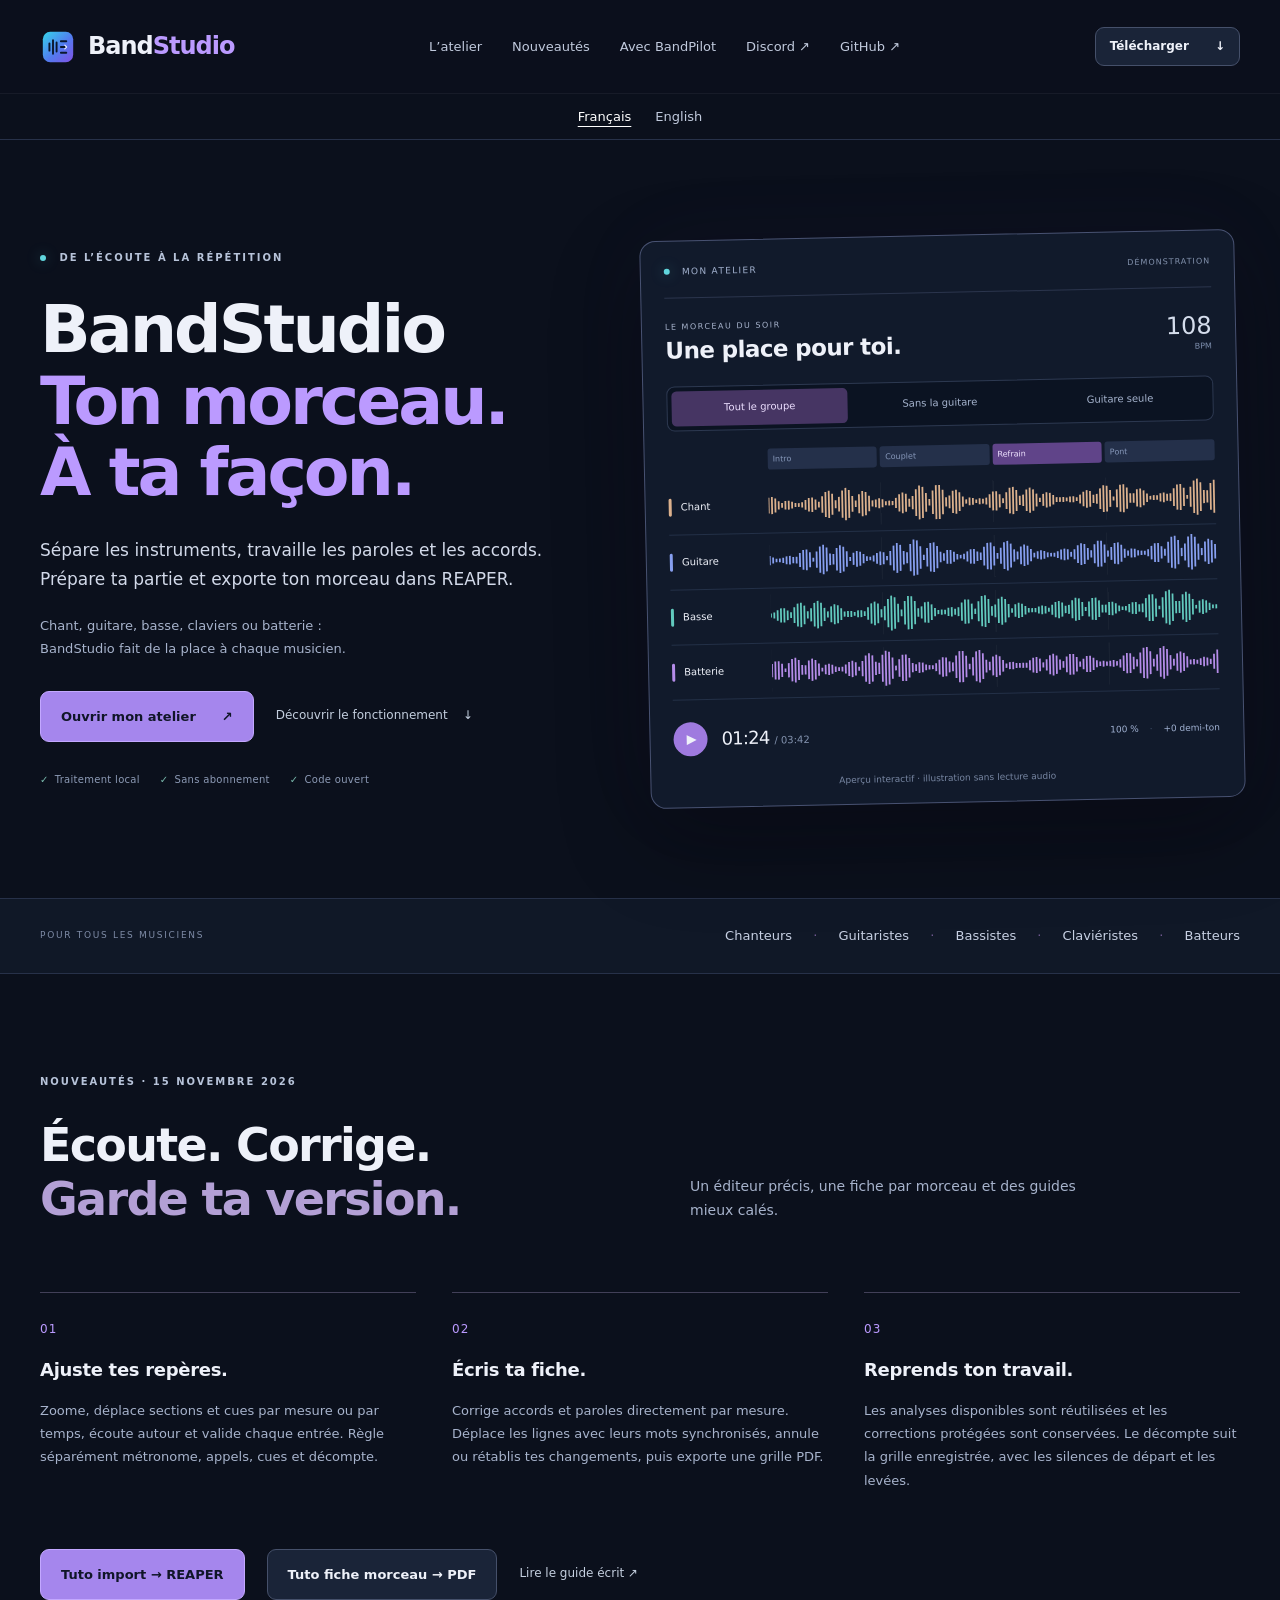
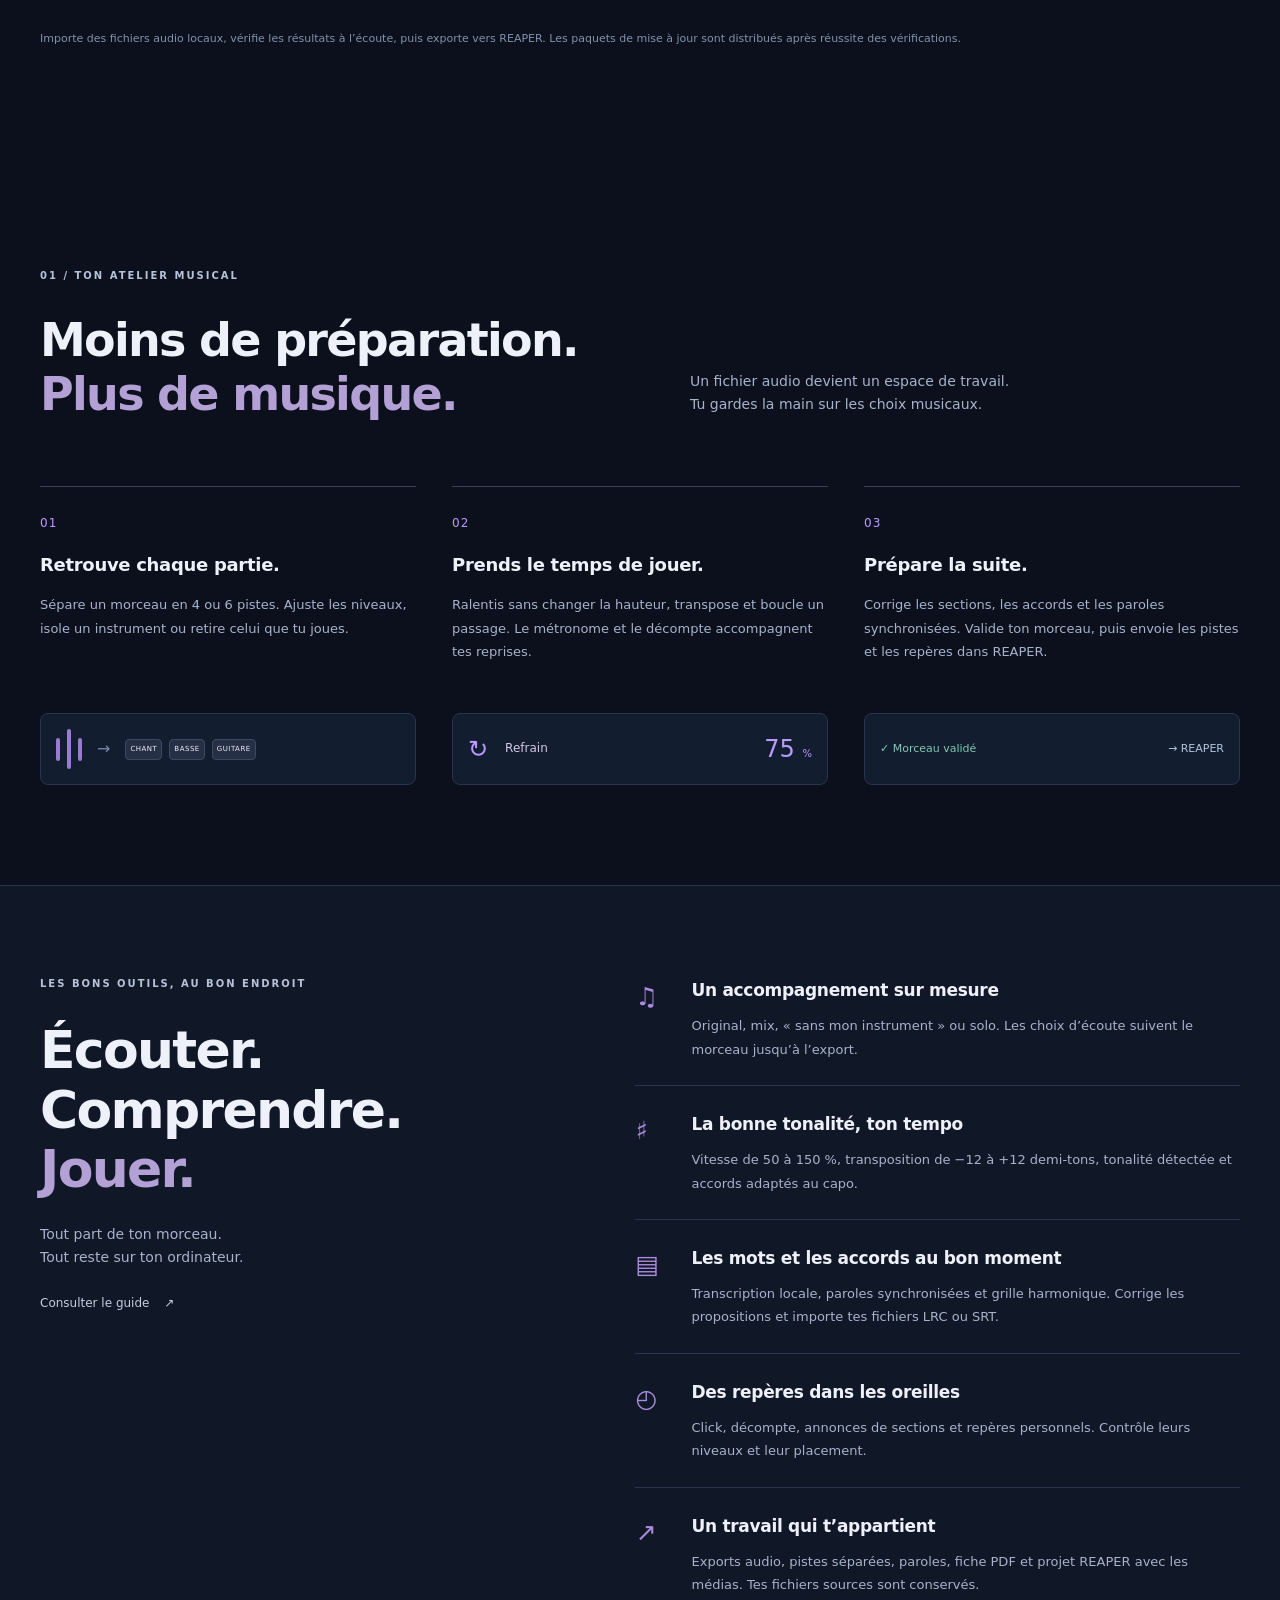
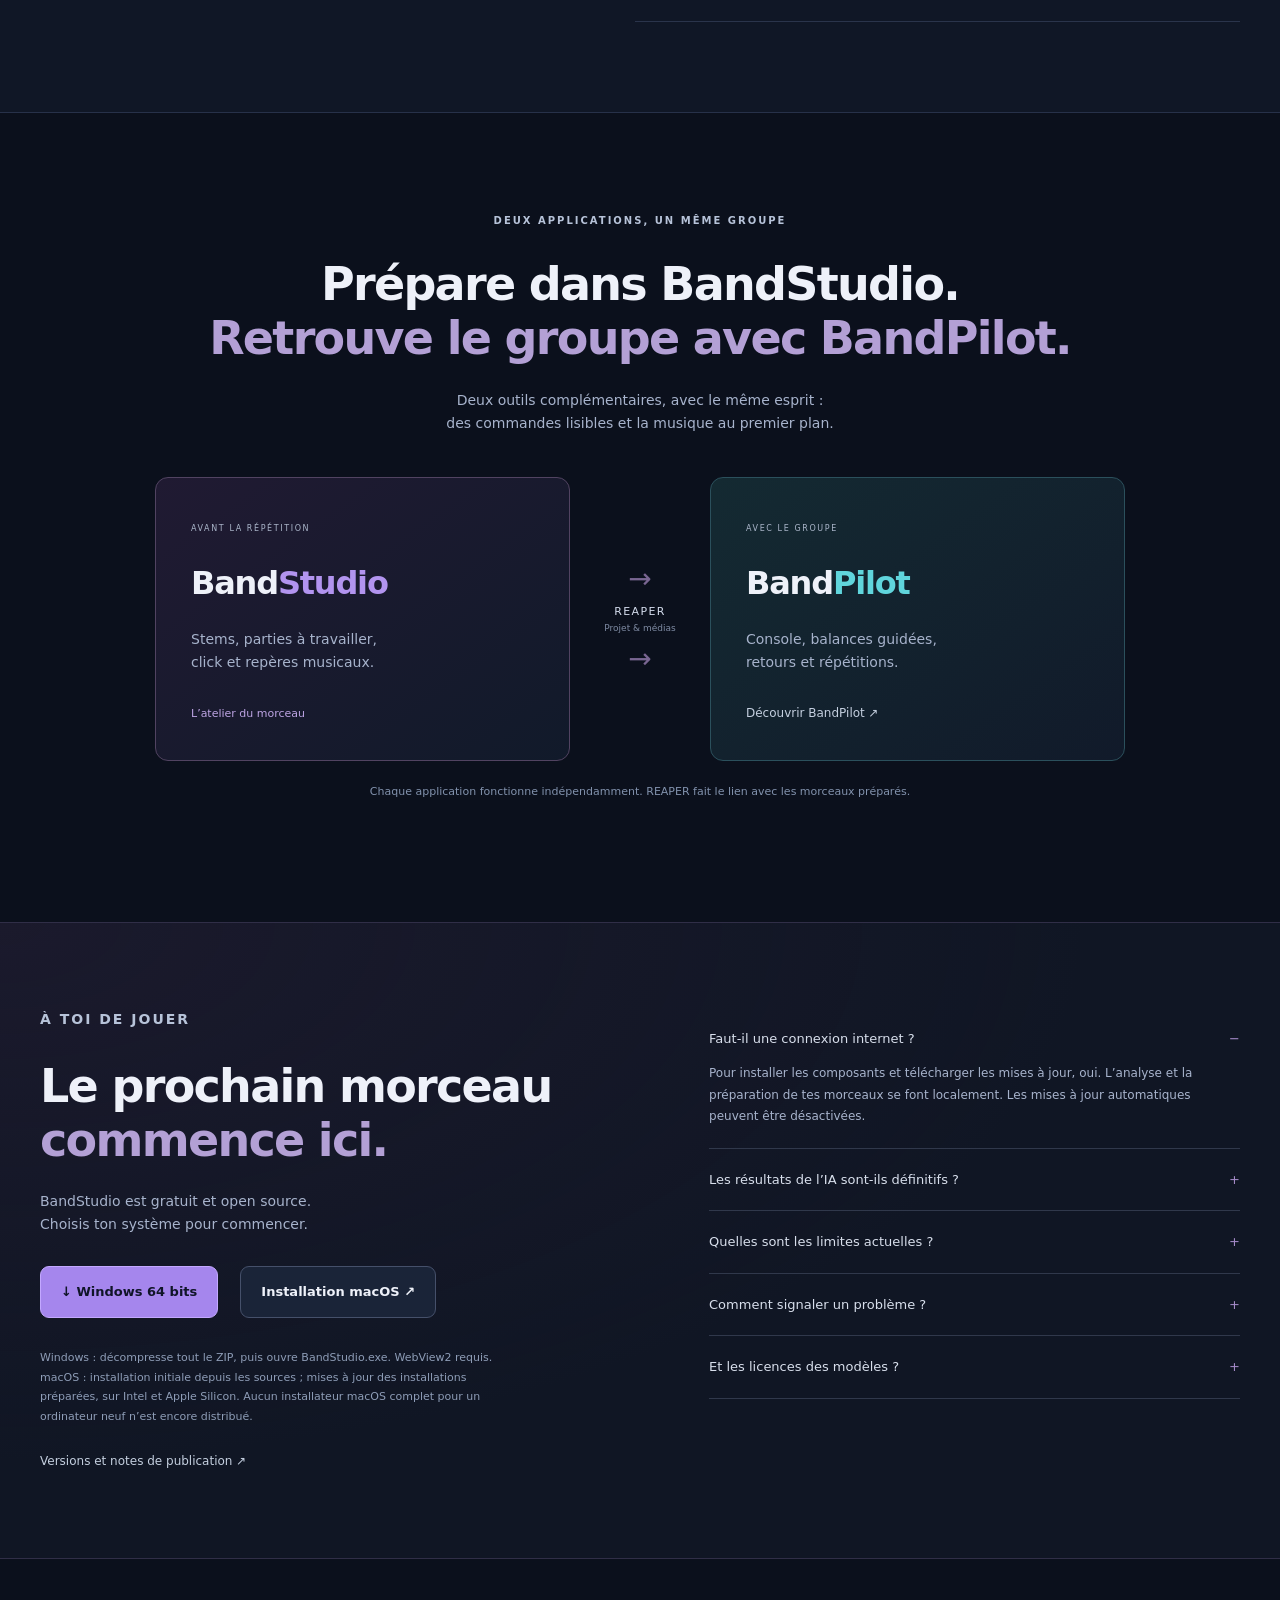
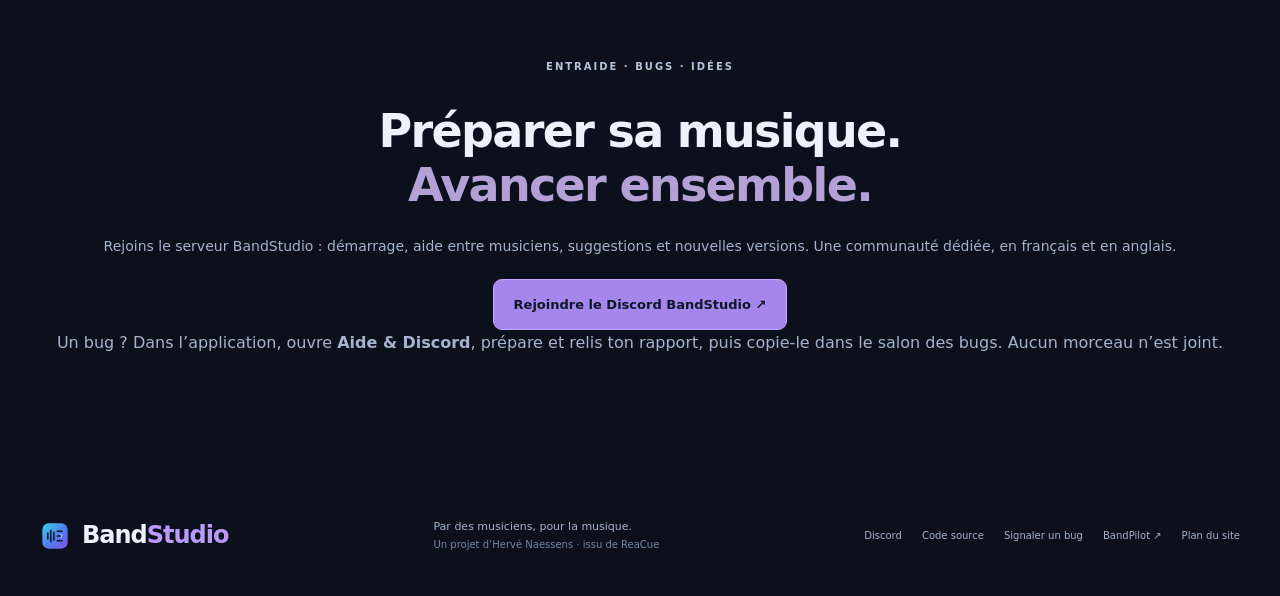
==== site/index.html @ 6ae80788 "docs: publish the visual song sheet tutorial" ====
<!doctype html>
<html lang="fr">
<head>
<meta charset="utf-8">
<meta name="viewport" content="width=device-width,initial-scale=1">
<meta name="theme-color" content="#0b101c">
<title>BandStudio — séparation d’instruments et export REAPER</title>
<meta name="description" content="Sépare les instruments, ajuste le tempo, travaille les accords et les paroles, puis exporte vers REAPER. BandStudio, atelier musical gratuit et local.">
<link rel="canonical" href="https://herve8940.github.io/BandStudio/">
<link rel="alternate" hreflang="fr" href="https://herve8940.github.io/BandStudio/">
<link rel="alternate" hreflang="en" href="https://herve8940.github.io/BandStudio/en.html">
<link rel="alternate" hreflang="x-default" href="https://herve8940.github.io/BandStudio/">
<link rel="sitemap" type="application/xml" href="https://herve8940.github.io/BandStudio/sitemap.xml">
<meta property="og:type" content="website">
<meta property="og:site_name" content="BandStudio">
<meta property="og:title" content="BandStudio — séparation d’instruments et export REAPER">
<meta property="og:description" content="Sépare les instruments, ajuste le tempo, travaille les accords et les paroles, puis exporte vers REAPER. BandStudio, atelier musical gratuit et local.">
<meta property="og:url" content="https://herve8940.github.io/BandStudio/">
<meta property="og:locale" content="fr_FR">
<meta property="og:locale:alternate" content="en_US">
<meta property="og:image" content="https://herve8940.github.io/BandStudio/assets/social.jpg">
<meta property="og:image:width" content="1280">
<meta property="og:image:height" content="720">
<meta property="og:image:type" content="image/jpeg">
<meta property="og:image:alt" content="BandStudio : illustration du mixage par instrument, sans lecture audio">
<meta name="twitter:card" content="summary_large_image">
<meta name="twitter:title" content="BandStudio — séparation d’instruments et export REAPER">
<meta name="twitter:description" content="Sépare les instruments, ajuste le tempo, travaille les accords et les paroles, puis exporte vers REAPER. BandStudio, atelier musical gratuit et local.">
<meta name="twitter:image" content="https://herve8940.github.io/BandStudio/assets/social.jpg">
<meta name="twitter:image:alt" content="BandStudio : illustration du mixage par instrument, sans lecture audio">
<link rel="icon" href="assets/icon.svg" type="image/svg+xml">
<link rel="stylesheet" href="style.css">
<script src="site.js" defer></script>
<script type="application/ld+json">{"@context": "https://schema.org", "@type": "SoftwareApplication", "@id": "https://herve8940.github.io/BandStudio/#software", "name": "BandStudio", "url": "https://herve8940.github.io/BandStudio/", "operatingSystem": "Windows, macOS", "applicationCategory": "MultimediaApplication", "description": "Sépare les instruments, ajuste le tempo, travaille les accords et les paroles, puis exporte vers REAPER. BandStudio, atelier musical gratuit et local.", "image": "https://herve8940.github.io/BandStudio/assets/social.jpg", "downloadUrl": "https://herve8940.github.io/BandStudio/#telecharger", "sameAs": "https://github.com/herve8940/BandStudio", "license": "https://github.com/herve8940/BandStudio/blob/main/LICENSE", "isAccessibleForFree": true, "offers": {"@type": "Offer", "price": "0", "priceCurrency": "EUR"}}</script>
</head>
<body><a class="skip" href="#contenu">Aller au contenu</a><header><a class="brand" href="#"><img src="assets/icon.svg" alt="" width="36" height="36">Band<span>Studio</span></a><nav aria-label="Navigation principale"><a href="#atelier">L’atelier</a><a href="#nouveautes">Nouveautés</a><a href="#groupe">Avec BandPilot</a><a href="https://discord.gg/5UnQPdMUpR">Discord ↗</a><a href="https://github.com/herve8940/BandStudio">GitHub ↗</a></nav><a class="button small" href="#telecharger">Télécharger <span>↓</span></a></header><nav class="languages" aria-label="Langue"><a href="./" lang="fr" hreflang="fr" aria-current="page">Français</a><a href="en.html" lang="en" hreflang="en">English</a></nav>
<main id="contenu"><section class="hero wrap"><div class="hero-copy"><p class="eyebrow"><span class="live-dot"></span> DE L’ÉCOUTE À LA RÉPÉTITION</p><h1>BandStudio<br><span>Ton morceau.<br>À ta façon.</span></h1><p class="lead">Sépare les instruments, travaille les paroles et les accords.<br>Prépare ta partie et exporte ton morceau dans REAPER.</p><p class="intro">Chant, guitare, basse, claviers ou batterie :<br>BandStudio fait de la place à chaque musicien.</p><div class="actions"><a class="button primary" href="#telecharger">Ouvrir mon atelier <span>↗</span></a><a class="text-link" href="#atelier">Découvrir le fonctionnement <span>↓</span></a></div><div class="hero-facts"><span>Traitement local</span><span>Sans abonnement</span><span>Code ouvert</span></div></div>
<div class="preview" aria-label="Illustration interactive du mixage par instrument, sans audio"><div class="preview-top"><div><span class="live-dot"></span> MON ATELIER</div><span class="preview-tag">DÉMONSTRATION</span></div><div class="preview-title"><div><p>LE MORCEAU DU SOIR</p><h2>Une place pour toi.</h2></div><span class="tempo">108 <small>BPM</small></span></div><div class="preview-tabs" aria-label="Illustrer un mode d’écoute"><button class="selected" data-mix="all" aria-pressed="true">Tout le groupe</button><button data-mix="minus" aria-pressed="false">Sans la guitare</button><button data-mix="solo" aria-pressed="false">Guitare seule</button></div><div class="sections"><span>Intro</span><span>Couplet</span><span class="current">Refrain</span><span>Pont</span></div><div class="stems" id="demoStems"></div><div class="preview-bottom"><div class="play-symbol" aria-hidden="true">▶</div><strong>01:24 <small>/ 03:42</small></strong><span>100 % <i>·</i> +0 demi-ton</span></div><p class="demo-caption">Aperçu interactif · illustration sans lecture audio</p></div></section>
<div class="instrument-strip"><div class="wrap"><span>POUR TOUS LES MUSICIENS</span><p>Chanteurs <b>·</b> Guitaristes <b>·</b> Bassistes <b>·</b> Claviéristes <b>·</b> Batteurs</p></div></div>
<section id="nouveautes" class="wrap section">
<div class="section-head"><p class="eyebrow">NOUVEAUTÉS · 15 NOVEMBRE 2026</p><h2>Écoute. Corrige.<br><em>Garde ta version.</em></h2><p>Un éditeur précis, une fiche par morceau et des guides mieux calés.</p></div>
<div class="workflow-grid"><article><span class="number">01</span><h3>Ajuste tes repères.</h3><p>Zoome, déplace sections et cues par mesure ou par temps, écoute autour et valide chaque entrée. Règle séparément métronome, appels, cues et décompte.</p></article><article><span class="number">02</span><h3>Écris ta fiche.</h3><p>Corrige accords et paroles directement par mesure. Déplace les lignes avec leurs mots synchronisés, annule ou rétablis tes changements, puis exporte une grille PDF.</p></article><article><span class="number">03</span><h3>Reprends ton travail.</h3><p>Les analyses disponibles sont réutilisées et les corrections protégées sont conservées. Le décompte suit la grille enregistrée, avec les silences de départ et les levées.</p></article></div>
<div class="actions"><a class="button primary" href="tutoriel.html">Tuto import → REAPER</a><a class="button" href="fiche-morceau.html">Tuto fiche morceau → PDF</a><a class="text-link" href="https://github.com/herve8940/BandStudio/blob/main/docs/BANDSTUDIO_TUTORIEL_fr.md">Lire le guide écrit ↗</a></div><p class="ecosystem-note">Importe des fichiers audio locaux, vérifie les résultats à l’écoute, puis exporte vers REAPER. Les paquets de mise à jour sont distribués après réussite des vérifications.</p>
</section>
<section id="atelier" class="wrap section"><div class="section-head"><p class="eyebrow">01 / TON ATELIER MUSICAL</p><h2>Moins de préparation.<br><em>Plus de musique.</em></h2><p>Un fichier audio devient un espace de travail.<br>Tu gardes la main sur les choix musicaux.</p></div><div class="workflow-grid"><article><span class="number">01</span><h3>Retrouve chaque partie.</h3><p>Sépare un morceau en 4 ou 6 pistes. Ajuste les niveaux, isole un instrument ou retire celui que tu joues.</p><div class="mini-signal" aria-hidden="true"><i></i><i></i><i></i><span>→</span><b>CHANT</b><b>BASSE</b><b>GUITARE</b></div></article><article><span class="number">02</span><h3>Prends le temps de jouer.</h3><p>Ralentis sans changer la hauteur, transpose et boucle un passage. Le métronome et le décompte accompagnent tes reprises.</p><div class="mini-loop" aria-hidden="true">↻ <span>Refrain</span><strong>75 <small>%</small></strong></div></article><article><span class="number">03</span><h3>Prépare la suite.</h3><p>Corrige les sections, les accords et les paroles synchronisées. Valide ton morceau, puis envoie les pistes et les repères dans REAPER.</p><div class="mini-handoff" aria-hidden="true"><span>✓ Morceau validé</span><b>→ REAPER</b></div></article></div></section>
<section class="details-section"><div class="wrap details-layout"><div class="sticky-copy"><p class="eyebrow">LES BONS OUTILS, AU BON ENDROIT</p><h2>Écouter.<br>Comprendre.<br><em>Jouer.</em></h2><p>Tout part de ton morceau.<br>Tout reste sur ton ordinateur.</p><a class="text-link" href="https://github.com/herve8940/BandStudio/blob/main/docs/BANDSTUDIO.md">Consulter le guide <span>↗</span></a></div><div class="feature-list"><article><span>♫</span><div><h3>Un accompagnement sur mesure</h3><p>Original, mix, « sans mon instrument » ou solo. Les choix d’écoute suivent le morceau jusqu’à l’export.</p></div></article><article><span>♯</span><div><h3>La bonne tonalité, ton tempo</h3><p>Vitesse de 50 à 150 %, transposition de −12 à +12 demi-tons, tonalité détectée et accords adaptés au capo.</p></div></article><article><span>▤</span><div><h3>Les mots et les accords au bon moment</h3><p>Transcription locale, paroles synchronisées et grille harmonique. Corrige les propositions et importe tes fichiers LRC ou SRT.</p></div></article><article><span>◴</span><div><h3>Des repères dans les oreilles</h3><p>Click, décompte, annonces de sections et repères personnels. Contrôle leurs niveaux et leur placement.</p></div></article><article><span>↗</span><div><h3>Un travail qui t’appartient</h3><p>Exports audio, pistes séparées, paroles, fiche PDF et projet REAPER avec les médias. Tes fichiers sources sont conservés.</p></div></article></div></div></section>
<section id="groupe" class="wrap section ecosystem"><p class="eyebrow">DEUX APPLICATIONS, UN MÊME GROUPE</p><h2>Prépare dans BandStudio.<br><em>Retrouve le groupe avec BandPilot.</em></h2><p class="ecosystem-intro">Deux outils complémentaires, avec le même esprit :<br>des commandes lisibles et la musique au premier plan.</p><div class="ecosystem-flow"><article class="studio-card"><span class="product-step">AVANT LA RÉPÉTITION</span><h3>Band<span>Studio</span></h3><p>Stems, parties à travailler,<br>click et repères musicaux.</p><span class="product-label">L’atelier du morceau</span></article><div class="handoff"><span>→</span><strong>REAPER</strong><small>Projet & médias</small><span>→</span></div><article class="pilot-card"><span class="product-step">AVEC LE GROUPE</span><h3>Band<span>Pilot</span></h3><p>Console, balances guidées,<br>retours et répétitions.</p><a href="https://herve8940.github.io/BandPilot/" class="text-link">Découvrir BandPilot ↗</a></article></div><p class="ecosystem-note">Chaque application fonctionne indépendamment. REAPER fait le lien avec les morceaux préparés.</p></section>
<section id="telecharger" class="download-section"><div class="wrap download-layout"><div><p class="eyebrow">À TOI DE JOUER</p><h2>Le prochain morceau<br><em>commence ici.</em></h2><p>BandStudio est gratuit et open source.<br>Choisis ton système pour commencer.</p><div class="actions"><a class="button primary" href="https://github.com/herve8940/BandStudio/releases/download/bandstudio-main/BandStudio-1.1.0-Windows-x64.zip">↓ Windows 64 bits</a><a class="button" href="https://github.com/herve8940/BandStudio/blob/main/docs/BANDSTUDIO.md#macos">Installation macOS ↗</a></div><p class="download-note">Windows : décompresse tout le ZIP, puis ouvre BandStudio.exe. WebView2 requis. macOS : installation initiale depuis les sources ; mises à jour des installations préparées, sur Intel et Apple Silicon. Aucun installateur macOS complet pour un ordinateur neuf n’est encore distribué.</p><a class="text-link" href="https://github.com/herve8940/BandStudio/releases">Versions et notes de publication ↗</a></div><div class="faq"><details open><summary>Faut-il une connexion internet ?</summary><p>Pour installer les composants et télécharger les mises à jour, oui. L’analyse et la préparation de tes morceaux se font localement. Les mises à jour automatiques peuvent être désactivées.</p></details><details><summary>Les résultats de l’IA sont-ils définitifs ?</summary><p>Non. La séparation peut laisser des résidus et les accords, paroles ou sections peuvent demander une correction. Tu écoutes et valides avant l’envoi dans REAPER.</p></details><details><summary>Quelles sont les limites actuelles ?</summary><p>Les modèles disponibles déterminent les instruments séparables. Les sous-pistes avancées de tous les instruments ne sont pas proposées. Le matériel audio Windows et les moteurs facultatifs doivent être vérifiés sur ton ordinateur.</p></details><details><summary>Comment signaler un problème ?</summary><p>Dans Réglages, exporte un diagnostic et ouvre « Signaler un bug sur GitHub ». Vérifie le fichier avant de le joindre. Les logs restent locaux jusqu’à ton partage.</p></details><details><summary>Et les licences des modèles ?</summary><p>Le code BandStudio est sous licence MIT. Les composants conservent leurs licences ; certains modèles facultatifs de structure ou de batterie sont réservés à un usage non commercial. <a href="https://github.com/herve8940/BandStudio/blob/main/THIRD_PARTY_NOTICES.md">Lire les licences.</a></p></details></div></div></section></main>
<section id="communaute" class="wrap section ecosystem"><p class="eyebrow">ENTRAIDE · BUGS · IDÉES</p><h2>Préparer sa musique.<br><em>Avancer ensemble.</em></h2><p class="ecosystem-intro">Rejoins le serveur BandStudio : démarrage, aide entre musiciens, suggestions et nouvelles versions. Une communauté dédiée, en français et en anglais.</p><a class="button primary" href="https://discord.gg/5UnQPdMUpR">Rejoindre le Discord BandStudio ↗</a><p>Un bug ? Dans l’application, ouvre <strong>Aide & Discord</strong>, prépare et relis ton rapport, puis copie-le dans le salon des bugs. Aucun morceau n’est joint.</p></section><footer class="wrap"><a class="brand" href="#"><img src="assets/icon.svg" alt="" width="30" height="30">Band<span>Studio</span></a><p>Par des musiciens, pour la musique.<br><small>Un projet d’Hervé Naessens · issu de ReaCue</small></p><div><a href="https://discord.gg/5UnQPdMUpR">Discord</a><a href="https://github.com/herve8940/BandStudio">Code source</a><a href="https://github.com/herve8940/BandStudio/issues/new/choose">Signaler un bug</a><a href="https://herve8940.github.io/BandPilot/">BandPilot ↗</a><a href="sitemap.xml">Plan du site</a></div></footer></body></html>
---- site/style.css ----
:root{color-scheme:dark;--bg:#0b101c;--panel:#121c2d;--line:#2b354d;--text:#eef1f9;--muted:#a7b3cc;--purple:#bb9aff;--cyan:#60d5dc;font-family:Inter,ui-sans-serif,system-ui,-apple-system,BlinkMacSystemFont,"Segoe UI",sans-serif}*{box-sizing:border-box}html{scroll-behavior:smooth;scroll-padding-top:90px}body{margin:0;background:var(--bg);color:var(--text);font-size:16px;line-height:1.65}a{color:inherit;text-decoration:none}button{font:inherit;cursor:pointer}a:focus-visible,button:focus-visible,summary:focus-visible{outline:3px solid var(--cyan);outline-offset:5px}button{touch-action:manipulation}.skip{position:absolute;top:-60px;left:20px;background:white;color:black;padding:8px;z-index:10}.skip:focus{top:10px}.wrap{width:min(1200px,calc(100% - 80px));margin:auto}header{height:94px;border-bottom:1px solid #ffffff0d;display:flex;align-items:center;justify-content:space-between;gap:24px;padding:0 max(40px,calc((100vw - 1200px)/2));background:#0b101ce8}.brand{display:inline-flex;align-items:center;font-size:24px;letter-spacing:-1px;font-weight:650;white-space:nowrap}.brand img{margin-right:12px}.brand span{color:var(--purple)}nav{display:flex;gap:30px;color:#c1cadd;font-size:13px}nav a:hover,.text-link:hover{color:white}.button{display:inline-flex;align-items:center;justify-content:center;gap:26px;background:#1a2438;border:1px solid #45506a;border-radius:9px;padding:14px 20px;font-size:13px;font-weight:650;transition:background .15s}.button:hover{background:#2b3650}.button.primary{background:#a586ed;border-color:#c3a8ff;color:#101528}.button.primary:hover{background:#c5acff}.button.small{padding:9px 14px;font-size:12px}.hero{display:grid;grid-template-columns:1fr 1.08fr;gap:55px;align-items:center;padding-top:95px;padding-bottom:95px;min-height:740px}.eyebrow{font-size:10px;font-weight:650;letter-spacing:2px;color:#b7c3d9;margin:0 0 28px}.live-dot{display:inline-block;background:var(--cyan);width:6px;height:6px;border-radius:50%;margin-right:8px;box-shadow:0 0 14px #60d5dc66}h1{font-size:clamp(48px,5.2vw,72px);font-weight:600;line-height:1.07;letter-spacing:-3px;margin:0 0 28px}h1 span{color:var(--purple)}p{margin:0 0 20px;color:var(--muted)}.lead{font-size:17px;color:#d2d9e9;line-height:1.7}.intro{font-size:13px;line-height:1.8;margin-top:18px}.actions{display:flex;align-items:center;flex-wrap:wrap;gap:22px;margin:30px 0}.text-link{font-size:12px;color:#c4cfdf;display:inline-flex;align-items:center;gap:15px}.hero-facts{display:flex;gap:20px;flex-wrap:wrap;font-size:10px;color:#8d9bb6;letter-spacing:.3px}.hero-facts span:before{content:'✓';color:#79b9ac;margin-right:6px}.preview{position:relative;background:#111a2b;border:1px solid #485272;border-radius:16px;padding:23px;box-shadow:0 32px 90px #0005,0 0 90px #8866cf0b;transform:rotate(-1.2deg)}.preview-top{display:flex;justify-content:space-between;align-items:center;font-size:9px;letter-spacing:1.3px;color:#a2b1ce;border-bottom:1px solid var(--line);padding-bottom:18px}.preview-tag{font-size:8px;letter-spacing:1px;color:#8392ad}.preview-title{display:flex;justify-content:space-between;align-items:center;margin:22px 0}.preview-title p{font-size:8px;letter-spacing:1.5px;margin:0 0 4px}.preview-title h2{font-size:23px;font-weight:550;letter-spacing:-.6px;margin:0}.tempo{font-size:24px;color:#d5ddec;line-height:1}.tempo small{display:block;font-size:8px;color:#7d8ead;text-align:right;margin-top:5px}.preview-tabs{display:flex;padding:4px;background:#0b1322;border:1px solid #2d3951;border-radius:8px;gap:4px}.preview-tabs button{flex:1;font-size:10px;background:none;color:#a6b4ce;border:0;border-radius:5px;padding:9px 5px}.preview-tabs button.selected{background:#463563;color:#ecdfff}.sections{display:flex;margin:19px 0 9px;padding-left:100px;gap:3px;font-size:8px;color:#8798ba}.sections span{flex:1;padding:4px 5px;background:#24304a;border-radius:3px}.sections .current{background:#604489;color:#efe3ff}.stem{display:grid;grid-template-columns:93px 1fr;align-items:center;gap:7px;height:55px;border-bottom:1px solid #233047;transition:opacity .2s}.stem-label{font-size:10px;display:flex;align-items:center;gap:9px}.stem-label i{width:3px;height:18px;border-radius:3px;background:var(--stem)}.stem svg{width:100%;height:42px;background:repeating-linear-gradient(90deg,transparent 0 24.9%,#ffffff09 25% 25.2%)}.stem path{stroke:var(--stem);stroke-width:1.6}.stem.dimmed{opacity:.18}.preview-bottom{display:flex;gap:14px;align-items:center;margin-top:22px}.play-symbol{width:34px;height:34px;border-radius:50%;display:grid;place-items:center;background:#9f7adf;font-size:13px;padding-left:2px}.preview-bottom strong{font-size:18px;font-weight:500;letter-spacing:-.8px}.preview-bottom small{font-size:10px;color:#8493af;font-weight:400;letter-spacing:0}.preview-bottom>span{margin-left:auto;font-size:9px;color:#a1b2d3}.preview-bottom i{font-style:normal;margin:0 8px;color:#44526e}.demo-caption{font-size:9px;text-align:center;margin:20px 0 -7px;color:#7786a2}.instrument-strip{border-block:1px solid #273149;background:#101827}.instrument-strip .wrap{display:flex;align-items:center;justify-content:space-between;gap:18px;padding:26px 0}.instrument-strip span{font-size:9px;letter-spacing:1.7px;color:#7e8ba6}.instrument-strip p{font-size:13px;margin:0;color:#c7d0e3}.instrument-strip b{color:#705991;font-weight:400;margin:0 17px}.section{padding-top:100px;padding-bottom:100px}h2{font-size:clamp(31px,4vw,46px);line-height:1.18;letter-spacing:-1.7px;font-weight:550;margin:0 0 23px}em{font-style:normal;color:#b3a0d5}.section-head{display:grid;grid-template-columns:1fr 1fr;align-items:end;column-gap:100px}.section-head .eyebrow{grid-column:1/-1}.section-head p:last-child{font-size:14px;max-width:410px;margin-bottom:28px}.workflow-grid{display:grid;grid-template-columns:repeat(3,1fr);gap:36px;margin-top:42px}.workflow-grid article{border-top:1px solid #424058;padding-top:22px}.number{color:var(--purple);font-size:12px;letter-spacing:1px}h3{font-size:18px;letter-spacing:-.3px;font-weight:550;margin:14px 0}.workflow-grid p{font-size:13px;line-height:1.8;min-height:100px}.mini-signal,.mini-loop,.mini-handoff{display:flex;align-items:center;gap:7px;height:72px;background:#131d30;border:1px solid #293450;border-radius:8px;padding:15px}.mini-signal i{height:23px;width:4px;background:#997bd0;border-radius:3px}.mini-signal i:nth-child(2){height:40px}.mini-signal span{margin:0 8px;color:#7789a9}.mini-signal b{font-size:7px;letter-spacing:.5px;background:#253047;border:1px solid #3c4960;padding:4px;border-radius:4px;font-weight:500}.mini-loop{color:var(--purple);font-size:24px;gap:17px}.mini-loop span{font-size:12px;color:#d4c8e9}.mini-loop strong{margin-left:auto;font-weight:450}.mini-loop small{font-size:10px}.mini-handoff{justify-content:space-between;font-size:11px}.mini-handoff span{color:#82c8b2}.mini-handoff b{font-weight:500;color:#b3c3df}.details-section{padding:90px 0;background:#101726;border-block:1px solid #273149}.details-layout{display:grid;grid-template-columns:1fr 1.22fr;gap:100px}.sticky-copy>p:not(.eyebrow){font-size:14px}.sticky-copy h2{font-size:52px;line-height:1.15}.feature-list article{display:flex;gap:26px;padding:24px 0;border-bottom:1px solid #2a344b}.feature-list article:first-child{padding-top:0}.feature-list article>span{font-size:25px;color:#ac8add;min-width:30px}.feature-list h3{margin:0 0 10px;font-size:17px}.feature-list p{font-size:13px;margin:0;line-height:1.8}.ecosystem{text-align:center}.ecosystem-intro{font-size:14px}.ecosystem-flow{display:grid;grid-template-columns:1fr 140px 1fr;align-items:center;margin:42px auto 22px;max-width:970px;text-align:left}.ecosystem-flow article{padding:35px;border:1px solid #514361;border-radius:13px;background:linear-gradient(145deg,#201a32,#111a2a)}.ecosystem-flow .pilot-card{border-color:#2b505c;background:linear-gradient(145deg,#142a32,#111a2a)}.product-step{font-size:8px;letter-spacing:1.6px;color:#abb6ca}.ecosystem-flow h3{font-size:32px;letter-spacing:-1.2px;margin:18px 0}.studio-card h3 span{color:#b294ef}.pilot-card h3 span{color:var(--cyan)}.ecosystem-flow p{font-size:14px;margin-bottom:25px}.product-label{font-size:11px;color:#bda4e3}.handoff{display:flex;flex-direction:column;text-align:center;align-items:center;color:#7f8ba3}.handoff span{font-size:28px;color:#796691}.handoff strong{font-size:11px;letter-spacing:1.4px;font-weight:500;color:#d4dcec}.handoff small{font-size:9px}.ecosystem-note{font-size:11px;color:#8292ad}.download-section{padding:85px 0;border-block:1px solid #302e47;background:radial-gradient(ellipse at 0% 0%,#30213d55,transparent 60%),#101624}.download-layout{display:grid;grid-template-columns:1.1fr 1fr;gap:85px}.download-layout>div>p{font-size:14px}.download-layout .download-note{max-width:470px;font-size:11px;line-height:1.8;color:#8e9db7}.faq details{padding:20px 0;border-bottom:1px solid #30384b}.faq summary{cursor:pointer;font-size:13px;color:#d8dfec;list-style:none;display:flex;justify-content:space-between;gap:20px}.faq summary:after{content:'+';color:#a58bc9}.faq details[open] summary:after{content:'−'}.faq p{font-size:12px;line-height:1.8;margin:14px 0 0}.faq a{text-decoration:underline;text-underline-offset:3px}footer{display:flex;justify-content:space-between;align-items:center;gap:30px;padding-top:40px;padding-bottom:40px}footer p{font-size:11px;margin:0}footer small{font-size:10px;color:#7786a3}footer>div{display:flex;gap:20px;font-size:10px;color:#a6b2ca}
@media(min-width:1500px){.hero{min-height:800px}}@media(max-width:1050px){.hero{gap:30px}.hero .actions{gap:15px}.preview{padding:18px}.wrap{width:calc(100% - 50px)}header{padding-inline:25px}.instrument-strip b{margin:0 8px}.details-layout{gap:50px}.workflow-grid{gap:20px}.download-layout{gap:45px}.mini-signal{gap:4px}.mini-signal span{margin:0 3px}}@media(max-width:780px){header{height:76px}nav{display:none}.brand{font-size:20px}.hero{grid-template-columns:1fr;padding-top:55px;padding-bottom:60px;gap:45px}.hero-copy br{display:initial}h1{font-size:60px}.preview{transform:none;max-width:600px;width:100%;margin:auto;padding:22px}.instrument-strip .wrap{flex-direction:column;align-items:flex-start;padding-block:20px}.instrument-strip p{font-size:11px}.section{padding-block:65px}.section-head,.workflow-grid,.details-layout,.download-layout{grid-template-columns:1fr;gap:25px}.section-head{gap:0}.section-head .eyebrow{margin-bottom:22px}.workflow-grid{gap:30px;margin-top:25px}.workflow-grid p{min-height:0}.workflow-grid article{max-width:none}.details-section{padding-block:60px}.sticky-copy h2{font-size:45px}.ecosystem-flow{grid-template-columns:1fr;margin-top:30px}.handoff{flex-direction:row;justify-content:center;gap:20px;padding:25px}.handoff span{transform:rotate(90deg)}.ecosystem-flow article{padding:30px}.download-section{padding-block:60px}footer{flex-wrap:wrap;padding-block:30px}footer>div{flex-wrap:wrap}.preview-bottom>span{font-size:8px}.hero-facts{gap:15px}}@media(max-width:400px){.wrap{width:calc(100% - 32px)}header{padding-inline:16px}.brand img{width:28px;height:28px;margin-right:7px}header .small{padding:8px;font-size:10px}.hero h1{font-size:52px}.preview{padding:15px}.preview-tabs button{font-size:9px}.sections{padding-left:80px}.stem{grid-template-columns:73px 1fr}.stem-label{font-size:9px}.instrument-strip b{margin:0 4px}.instrument-strip p{line-height:2}.preview-bottom{gap:10px}.preview-bottom strong{font-size:16px}}
@media(prefers-reduced-motion:reduce){html{scroll-behavior:auto}*{transition:none!important}}

/* Keep the language choice available on mobile as well as desktop. */
.languages{display:flex;justify-content:center;flex-wrap:wrap;gap:24px;padding:12px 20px;border-bottom:1px solid #273149;font-size:13px}
.languages [aria-current="page"]{color:white;text-decoration:underline;text-underline-offset:5px}
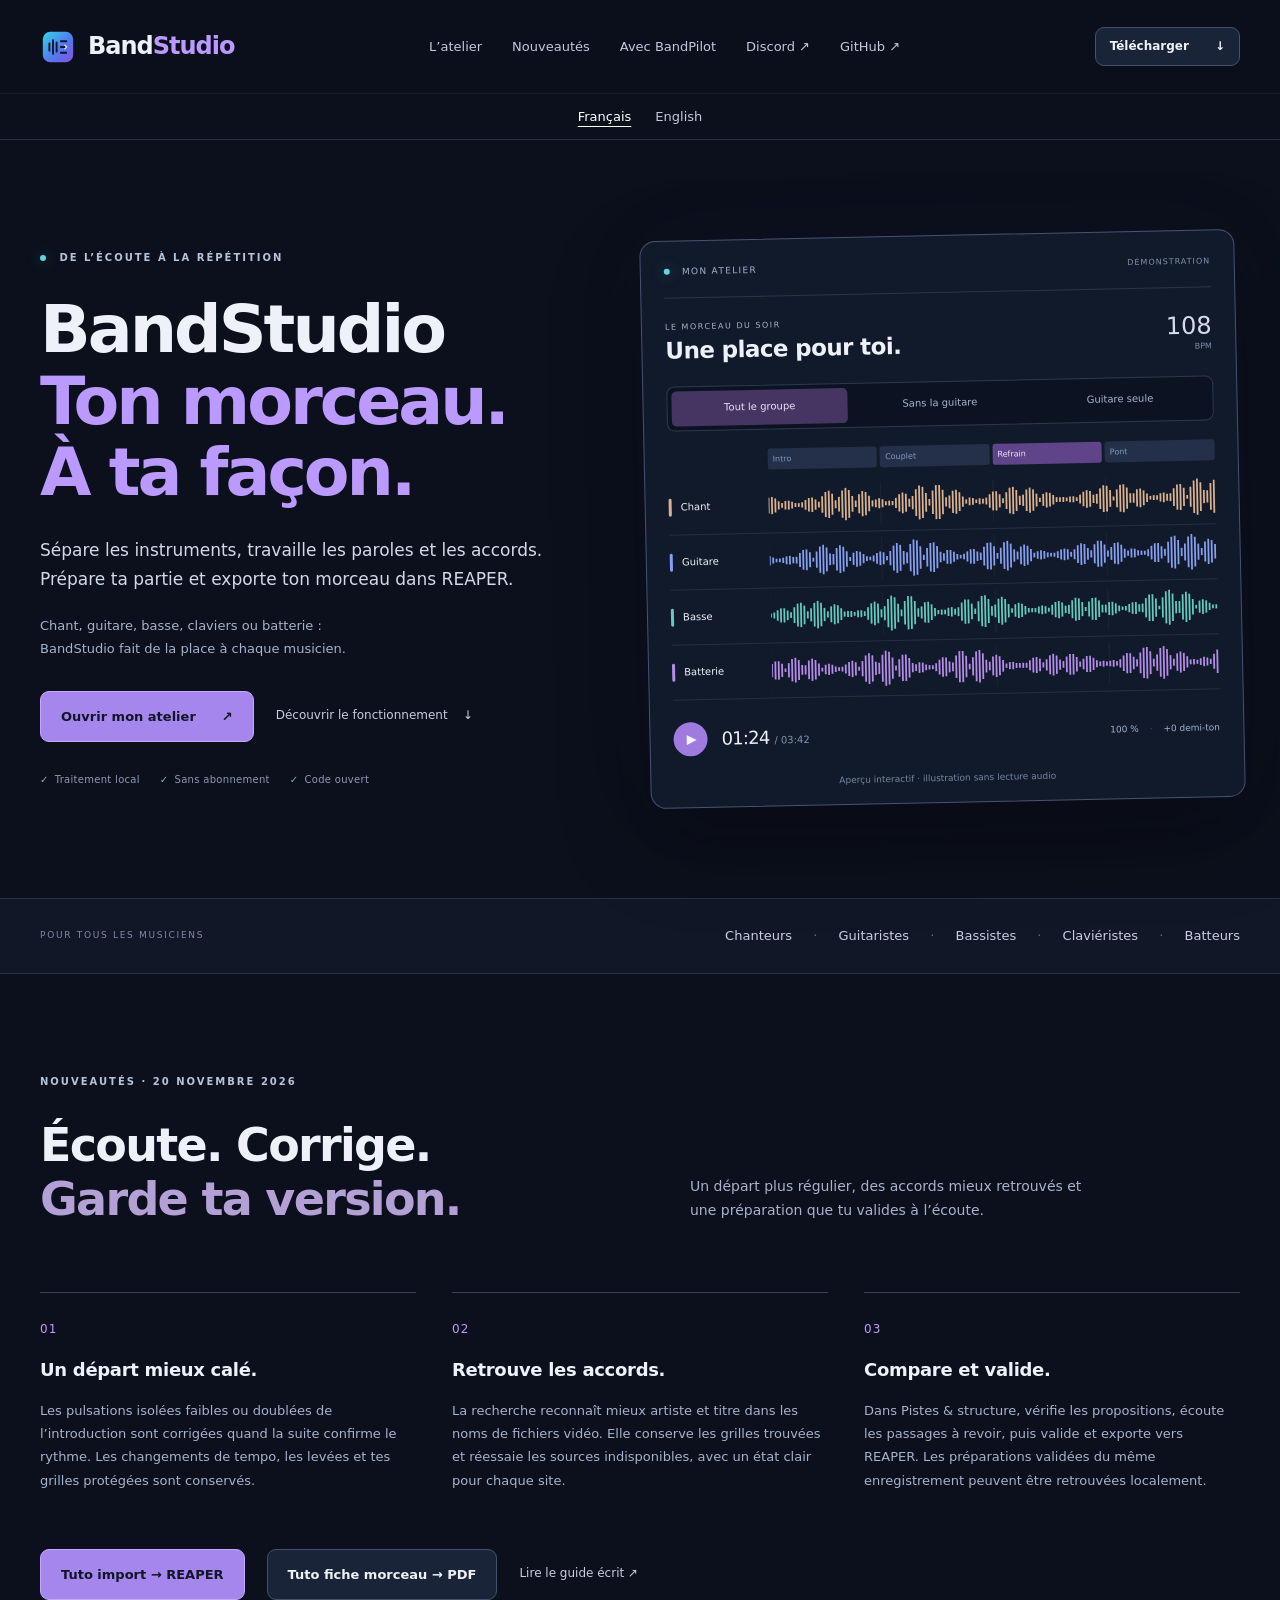
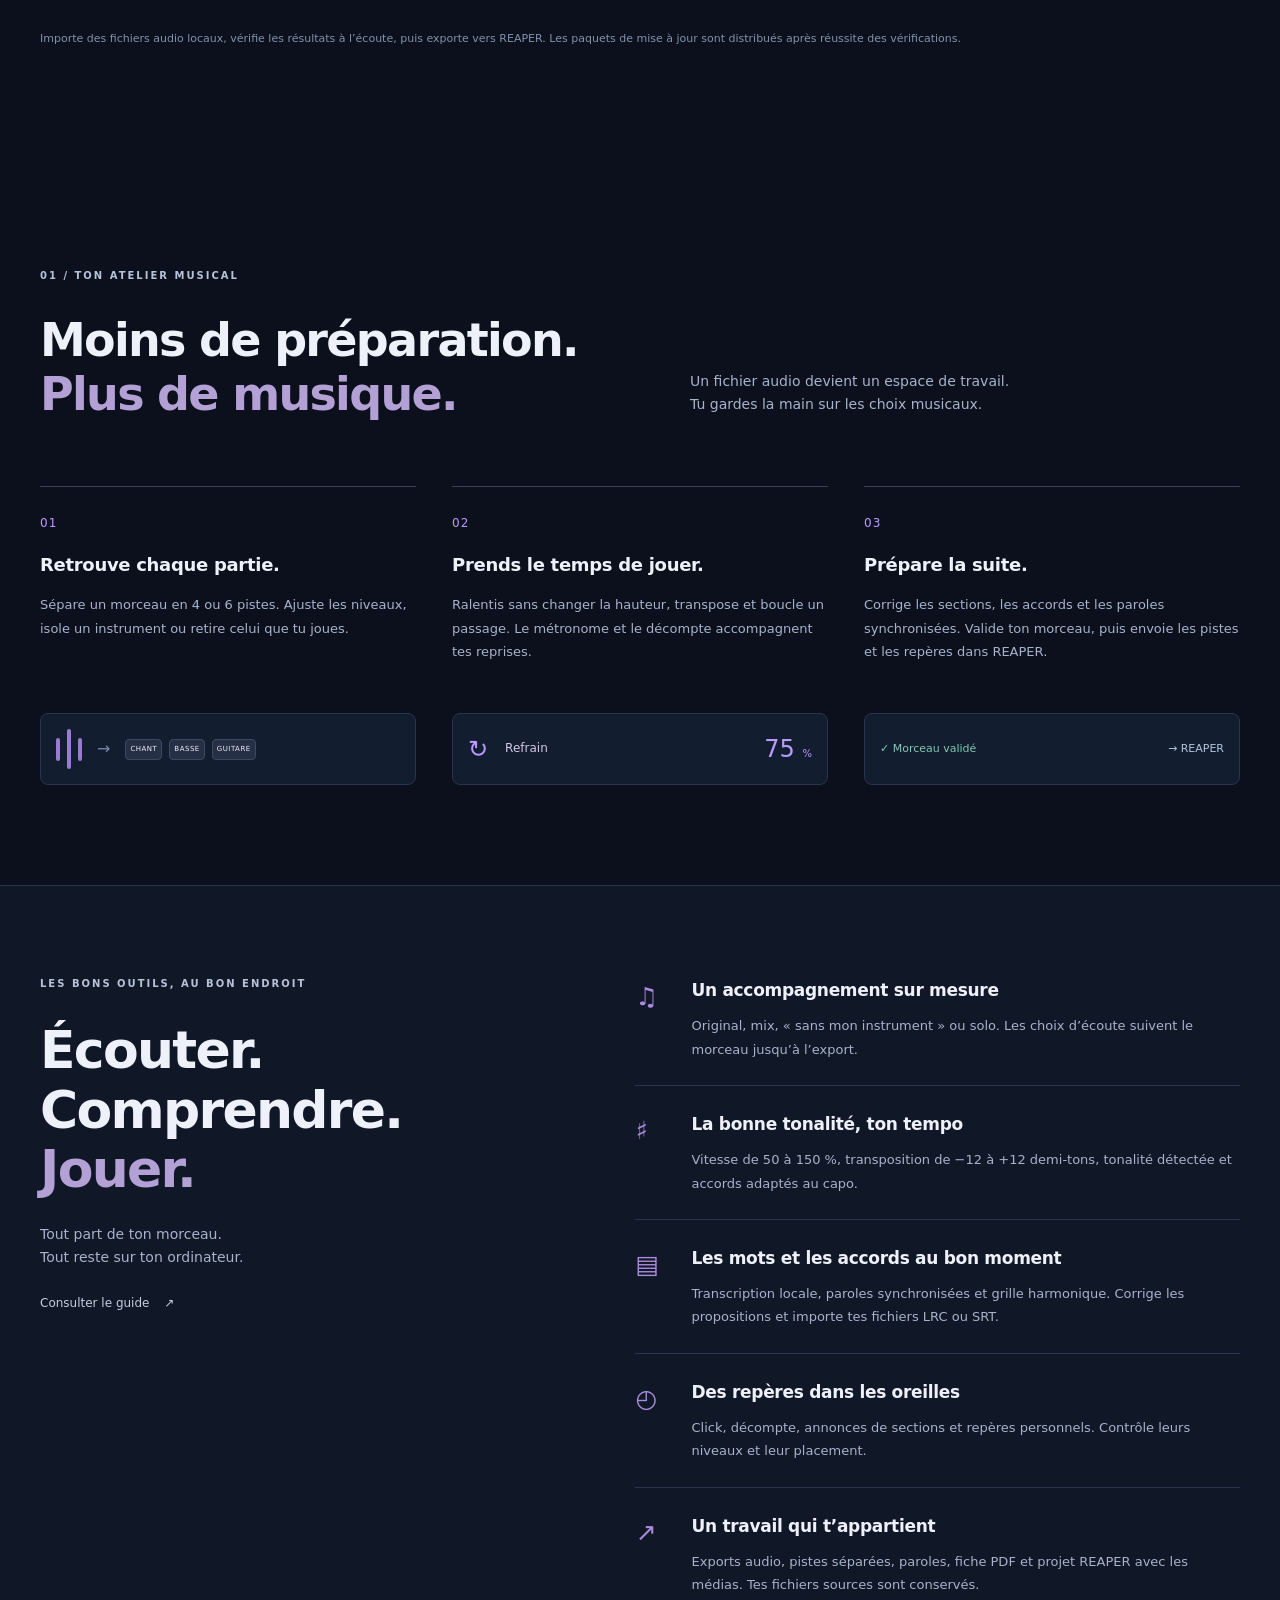
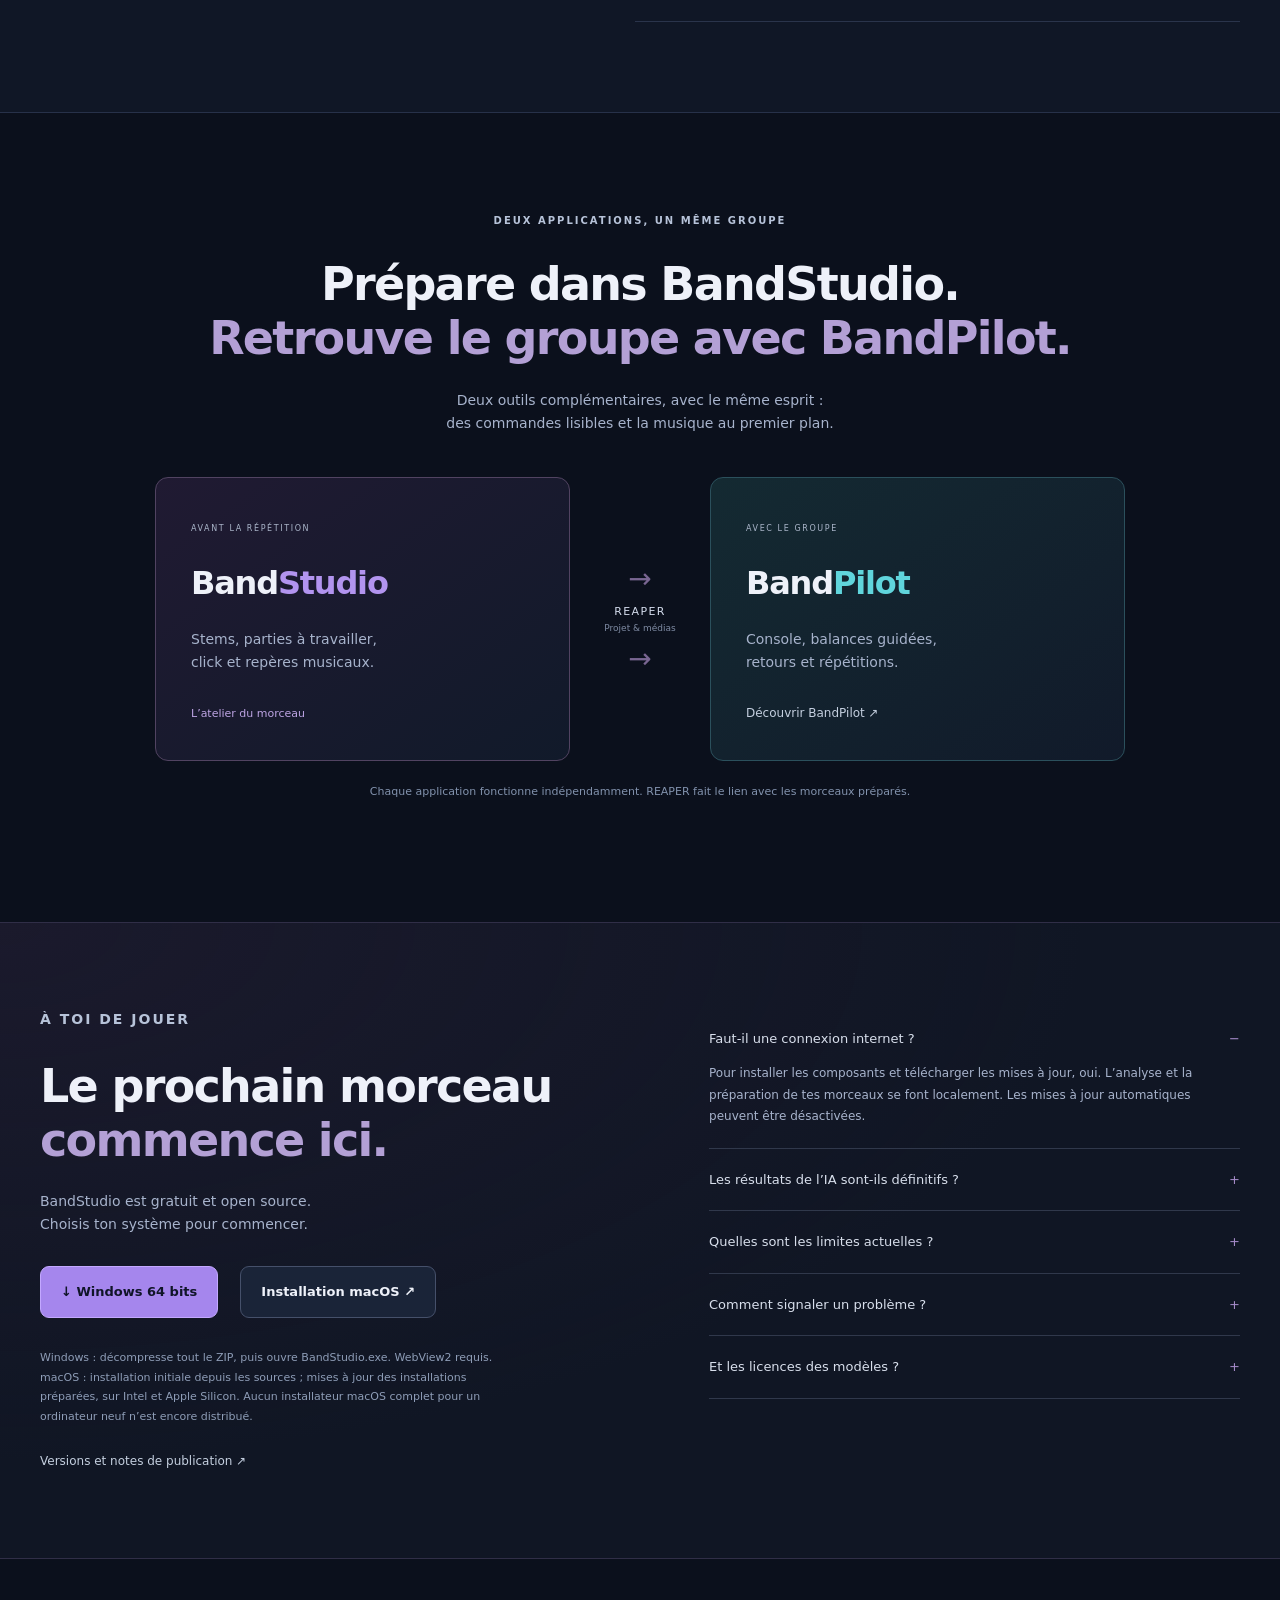
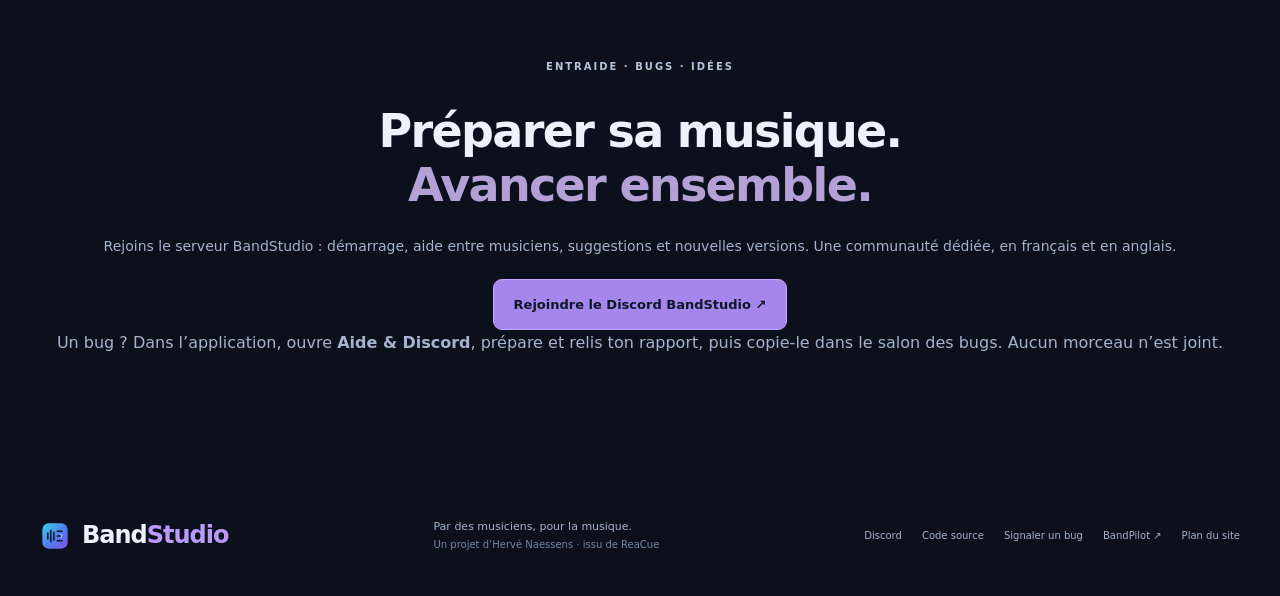
==== commit e6103e24: "Improve reference-assisted preparation, opening rhythm and chord discovery Preserve reviewed music, " ====
--- a/site/index.html
+++ b/site/index.html
@@ -38,8 +38,8 @@
 <div class="preview" aria-label="Illustration interactive du mixage par instrument, sans audio"><div class="preview-top"><div><span class="live-dot"></span> MON ATELIER</div><span class="preview-tag">DÉMONSTRATION</span></div><div class="preview-title"><div><p>LE MORCEAU DU SOIR</p><h2>Une place pour toi.</h2></div><span class="tempo">108 <small>BPM</small></span></div><div class="preview-tabs" aria-label="Illustrer un mode d’écoute"><button class="selected" data-mix="all" aria-pressed="true">Tout le groupe</button><button data-mix="minus" aria-pressed="false">Sans la guitare</button><button data-mix="solo" aria-pressed="false">Guitare seule</button></div><div class="sections"><span>Intro</span><span>Couplet</span><span class="current">Refrain</span><span>Pont</span></div><div class="stems" id="demoStems"></div><div class="preview-bottom"><div class="play-symbol" aria-hidden="true">▶</div><strong>01:24 <small>/ 03:42</small></strong><span>100 % <i>·</i> +0 demi-ton</span></div><p class="demo-caption">Aperçu interactif · illustration sans lecture audio</p></div></section>
 <div class="instrument-strip"><div class="wrap"><span>POUR TOUS LES MUSICIENS</span><p>Chanteurs <b>·</b> Guitaristes <b>·</b> Bassistes <b>·</b> Claviéristes <b>·</b> Batteurs</p></div></div>
 <section id="nouveautes" class="wrap section">
-<div class="section-head"><p class="eyebrow">NOUVEAUTÉS · 15 NOVEMBRE 2026</p><h2>Écoute. Corrige.<br><em>Garde ta version.</em></h2><p>Un éditeur précis, une fiche par morceau et des guides mieux calés.</p></div>
-<div class="workflow-grid"><article><span class="number">01</span><h3>Ajuste tes repères.</h3><p>Zoome, déplace sections et cues par mesure ou par temps, écoute autour et valide chaque entrée. Règle séparément métronome, appels, cues et décompte.</p></article><article><span class="number">02</span><h3>Écris ta fiche.</h3><p>Corrige accords et paroles directement par mesure. Déplace les lignes avec leurs mots synchronisés, annule ou rétablis tes changements, puis exporte une grille PDF.</p></article><article><span class="number">03</span><h3>Reprends ton travail.</h3><p>Les analyses disponibles sont réutilisées et les corrections protégées sont conservées. Le décompte suit la grille enregistrée, avec les silences de départ et les levées.</p></article></div>
+<div class="section-head"><p class="eyebrow">NOUVEAUTÉS · 20 NOVEMBRE 2026</p><h2>Écoute. Corrige.<br><em>Garde ta version.</em></h2><p>Un départ plus régulier, des accords mieux retrouvés et une préparation que tu valides à l’écoute.</p></div>
+<div class="workflow-grid"><article><span class="number">01</span><h3>Un départ mieux calé.</h3><p>Les pulsations isolées faibles ou doublées de l’introduction sont corrigées quand la suite confirme le rythme. Les changements de tempo, les levées et tes grilles protégées sont conservés.</p></article><article><span class="number">02</span><h3>Retrouve les accords.</h3><p>La recherche reconnaît mieux artiste et titre dans les noms de fichiers vidéo. Elle conserve les grilles trouvées et réessaie les sources indisponibles, avec un état clair pour chaque site.</p></article><article><span class="number">03</span><h3>Compare et valide.</h3><p>Dans Pistes &amp; structure, vérifie les propositions, écoute les passages à revoir, puis valide et exporte vers REAPER. Les préparations validées du même enregistrement peuvent être retrouvées localement.</p></article></div>
 <div class="actions"><a class="button primary" href="tutoriel.html">Tuto import → REAPER</a><a class="button" href="fiche-morceau.html">Tuto fiche morceau → PDF</a><a class="text-link" href="https://github.com/herve8940/BandStudio/blob/main/docs/BANDSTUDIO_TUTORIEL_fr.md">Lire le guide écrit ↗</a></div><p class="ecosystem-note">Importe des fichiers audio locaux, vérifie les résultats à l’écoute, puis exporte vers REAPER. Les paquets de mise à jour sont distribués après réussite des vérifications.</p>
 </section>
 <section id="atelier" class="wrap section"><div class="section-head"><p class="eyebrow">01 / TON ATELIER MUSICAL</p><h2>Moins de préparation.<br><em>Plus de musique.</em></h2><p>Un fichier audio devient un espace de travail.<br>Tu gardes la main sur les choix musicaux.</p></div><div class="workflow-grid"><article><span class="number">01</span><h3>Retrouve chaque partie.</h3><p>Sépare un morceau en 4 ou 6 pistes. Ajuste les niveaux, isole un instrument ou retire celui que tu joues.</p><div class="mini-signal" aria-hidden="true"><i></i><i></i><i></i><span>→</span><b>CHANT</b><b>BASSE</b><b>GUITARE</b></div></article><article><span class="number">02</span><h3>Prends le temps de jouer.</h3><p>Ralentis sans changer la hauteur, transpose et boucle un passage. Le métronome et le décompte accompagnent tes reprises.</p><div class="mini-loop" aria-hidden="true">↻ <span>Refrain</span><strong>75 <small>%</small></strong></div></article><article><span class="number">03</span><h3>Prépare la suite.</h3><p>Corrige les sections, les accords et les paroles synchronisées. Valide ton morceau, puis envoie les pistes et les repères dans REAPER.</p><div class="mini-handoff" aria-hidden="true"><span>✓ Morceau validé</span><b>→ REAPER</b></div></article></div></section>
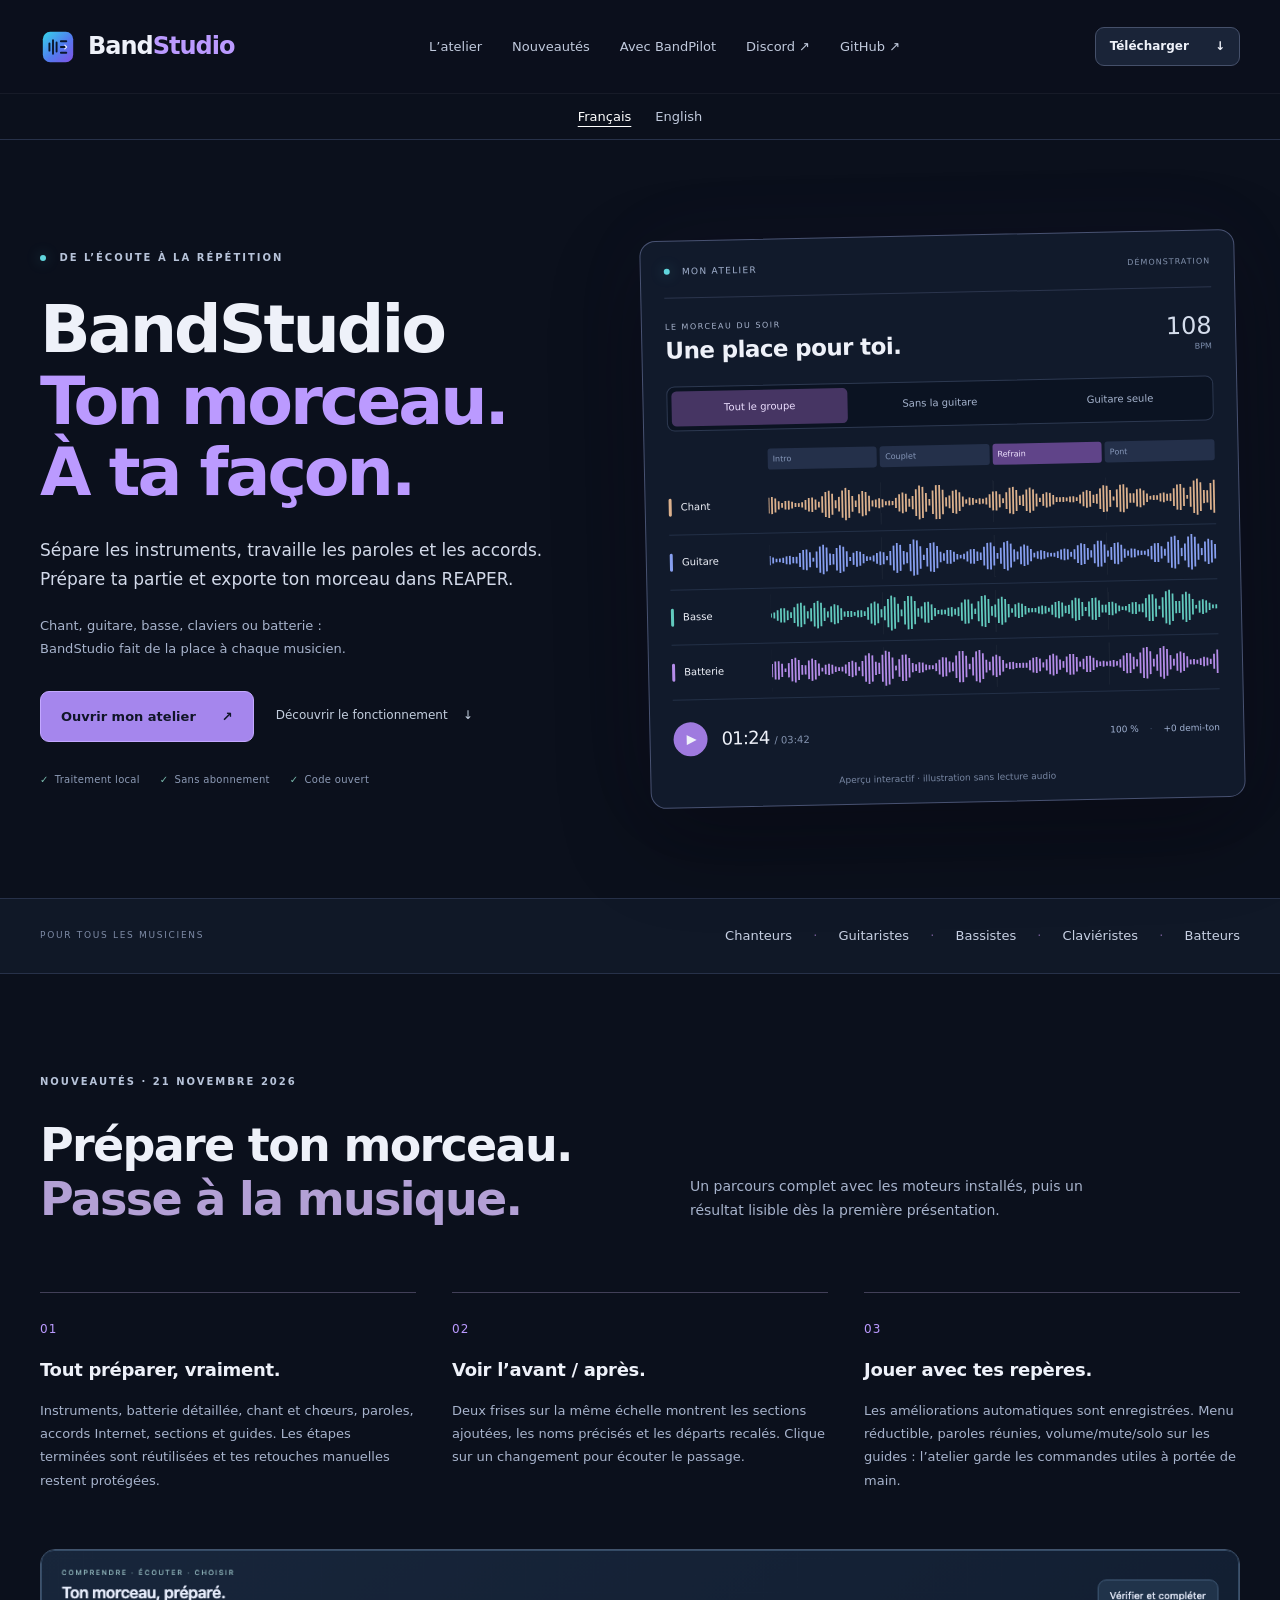
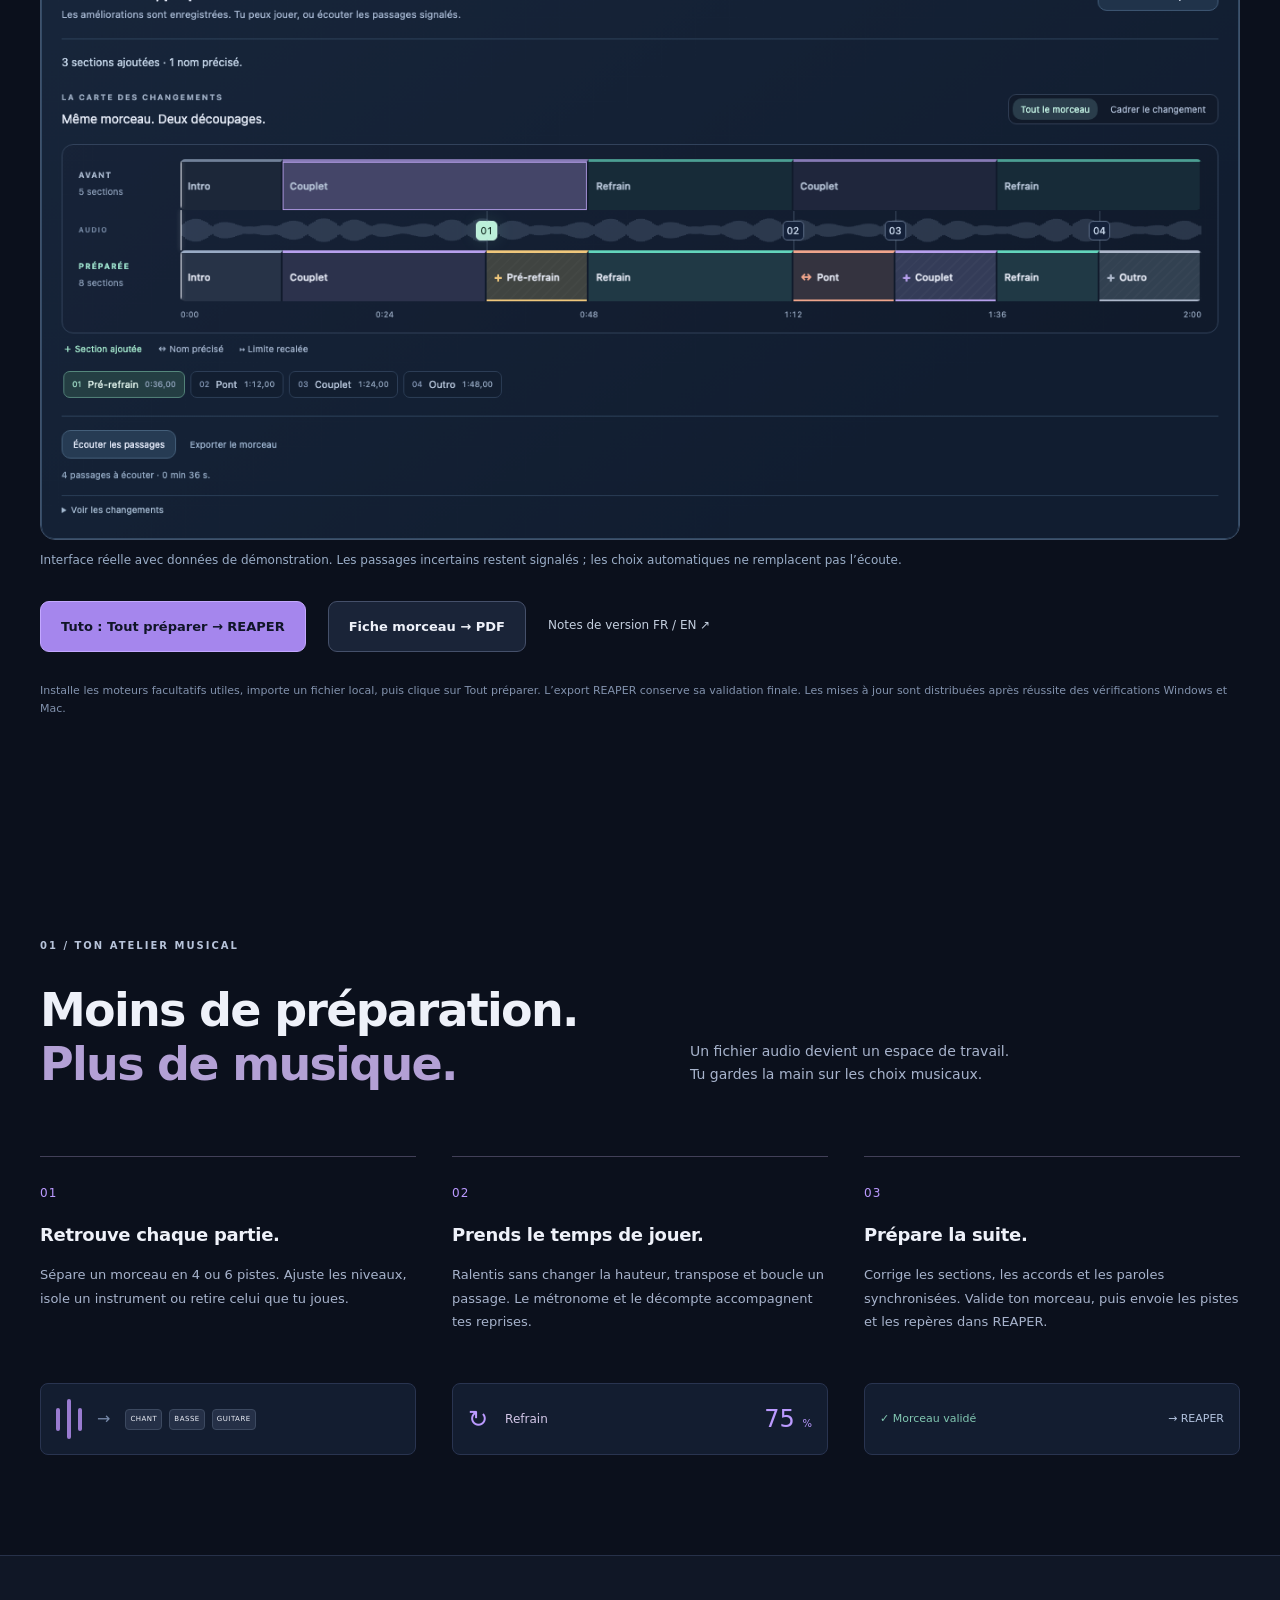
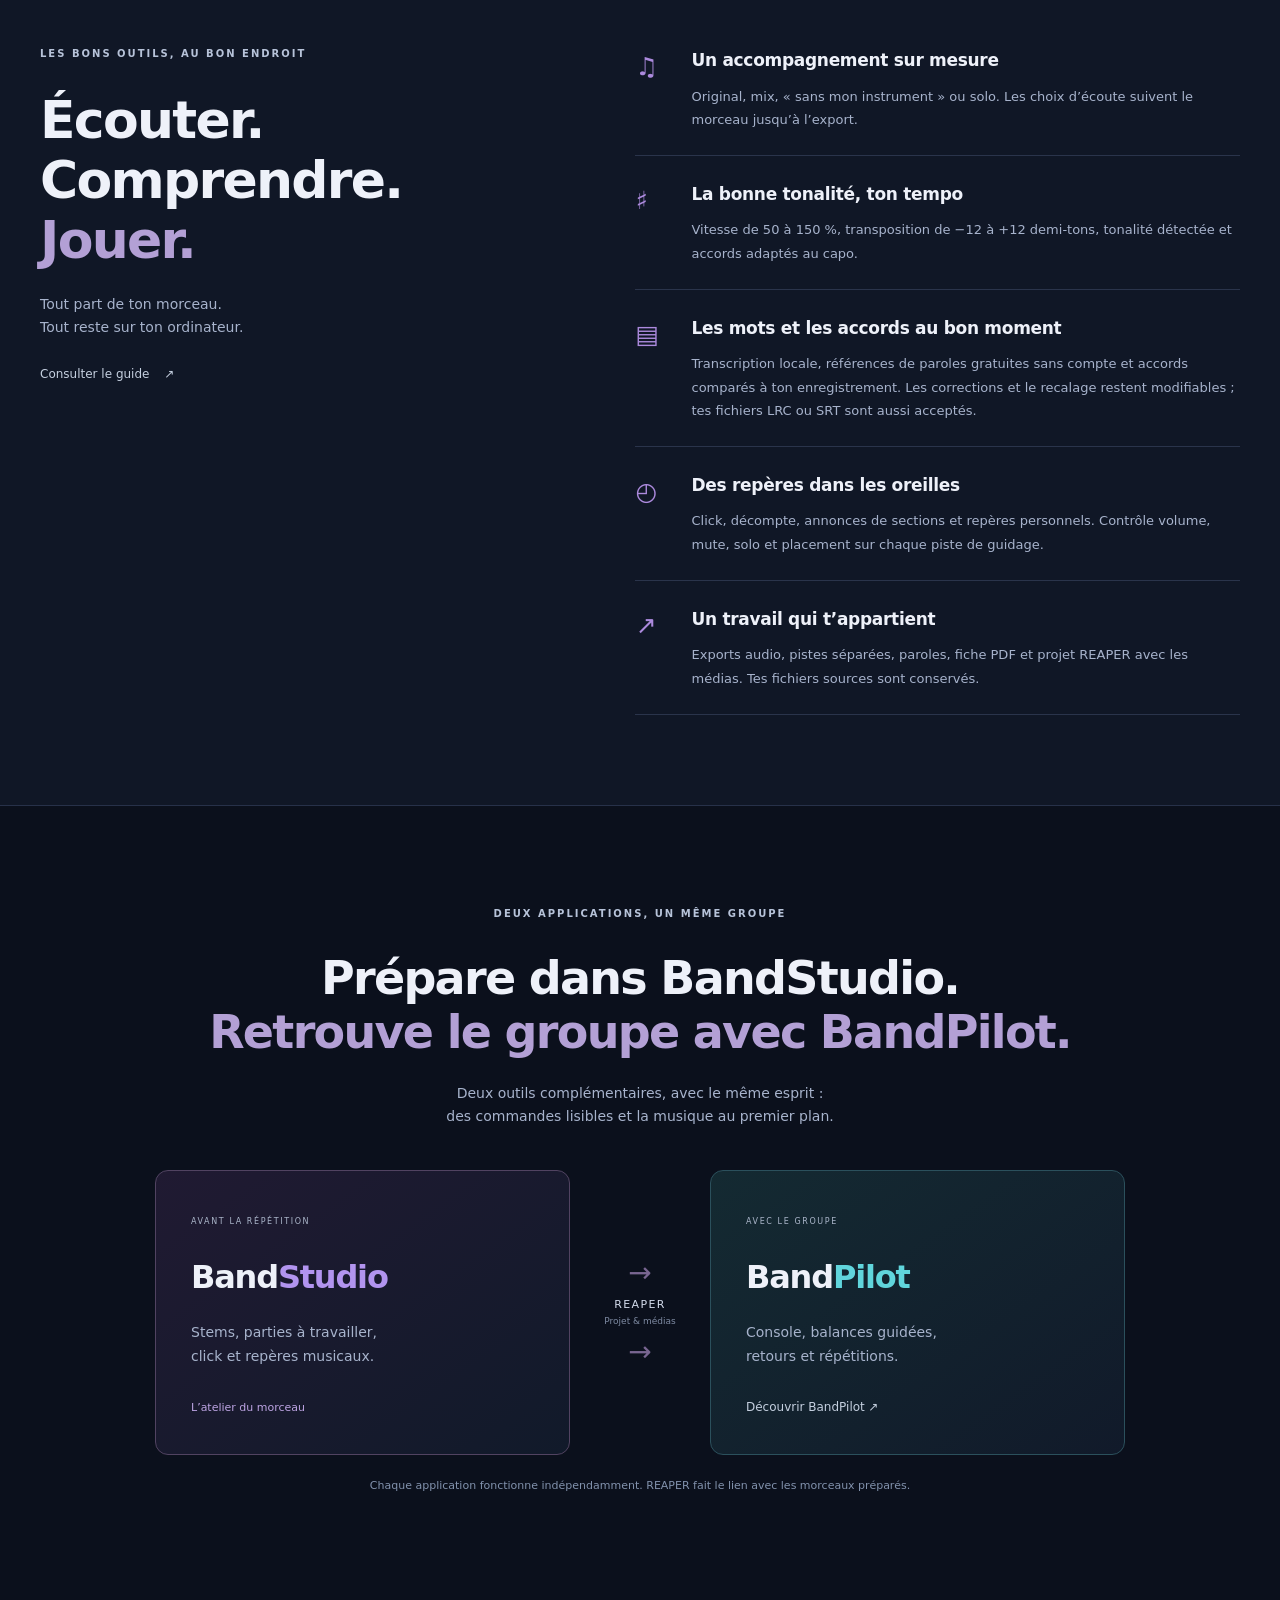
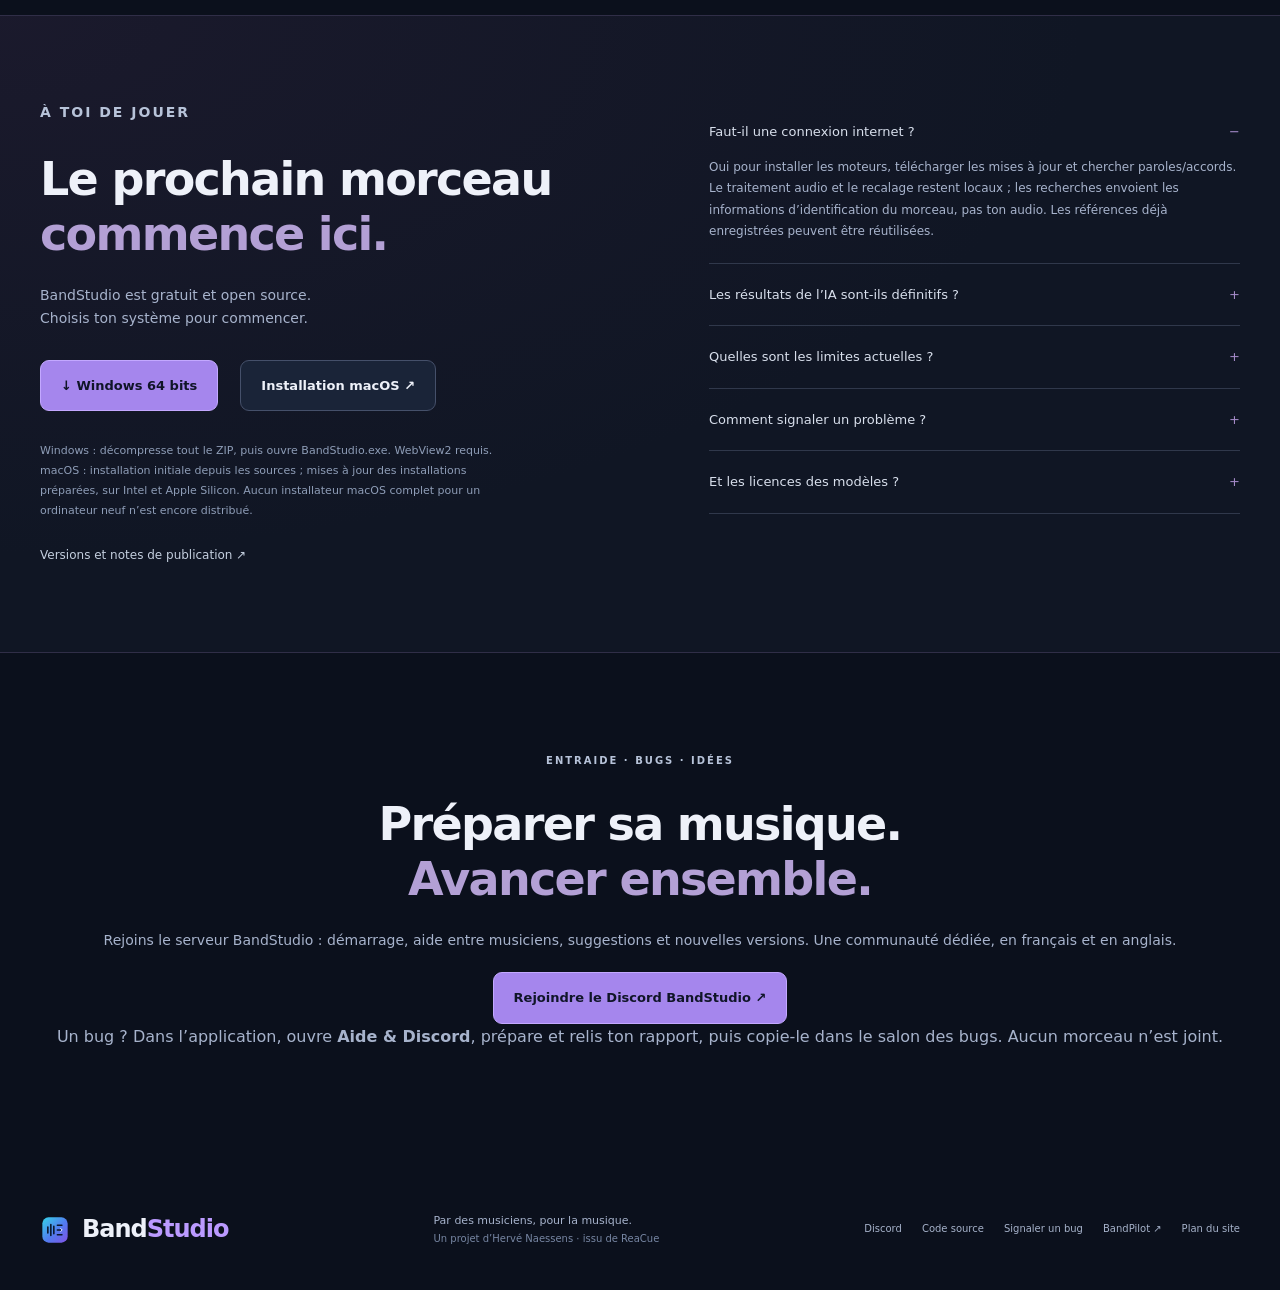
==== commit 4a04fd5b: "feat: prepare complete songs and compare structure visually" ====
--- a/site/index.html
+++ b/site/index.html
@@ -37,13 +37,9 @@
 <main id="contenu"><section class="hero wrap"><div class="hero-copy"><p class="eyebrow"><span class="live-dot"></span> DE L’ÉCOUTE À LA RÉPÉTITION</p><h1>BandStudio<br><span>Ton morceau.<br>À ta façon.</span></h1><p class="lead">Sépare les instruments, travaille les paroles et les accords.<br>Prépare ta partie et exporte ton morceau dans REAPER.</p><p class="intro">Chant, guitare, basse, claviers ou batterie :<br>BandStudio fait de la place à chaque musicien.</p><div class="actions"><a class="button primary" href="#telecharger">Ouvrir mon atelier <span>↗</span></a><a class="text-link" href="#atelier">Découvrir le fonctionnement <span>↓</span></a></div><div class="hero-facts"><span>Traitement local</span><span>Sans abonnement</span><span>Code ouvert</span></div></div>
 <div class="preview" aria-label="Illustration interactive du mixage par instrument, sans audio"><div class="preview-top"><div><span class="live-dot"></span> MON ATELIER</div><span class="preview-tag">DÉMONSTRATION</span></div><div class="preview-title"><div><p>LE MORCEAU DU SOIR</p><h2>Une place pour toi.</h2></div><span class="tempo">108 <small>BPM</small></span></div><div class="preview-tabs" aria-label="Illustrer un mode d’écoute"><button class="selected" data-mix="all" aria-pressed="true">Tout le groupe</button><button data-mix="minus" aria-pressed="false">Sans la guitare</button><button data-mix="solo" aria-pressed="false">Guitare seule</button></div><div class="sections"><span>Intro</span><span>Couplet</span><span class="current">Refrain</span><span>Pont</span></div><div class="stems" id="demoStems"></div><div class="preview-bottom"><div class="play-symbol" aria-hidden="true">▶</div><strong>01:24 <small>/ 03:42</small></strong><span>100 % <i>·</i> +0 demi-ton</span></div><p class="demo-caption">Aperçu interactif · illustration sans lecture audio</p></div></section>
 <div class="instrument-strip"><div class="wrap"><span>POUR TOUS LES MUSICIENS</span><p>Chanteurs <b>·</b> Guitaristes <b>·</b> Bassistes <b>·</b> Claviéristes <b>·</b> Batteurs</p></div></div>
-<section id="nouveautes" class="wrap section">
-<div class="section-head"><p class="eyebrow">NOUVEAUTÉS · 20 NOVEMBRE 2026</p><h2>Écoute. Corrige.<br><em>Garde ta version.</em></h2><p>Un départ plus régulier, des accords mieux retrouvés et une préparation que tu valides à l’écoute.</p></div>
-<div class="workflow-grid"><article><span class="number">01</span><h3>Un départ mieux calé.</h3><p>Les pulsations isolées faibles ou doublées de l’introduction sont corrigées quand la suite confirme le rythme. Les changements de tempo, les levées et tes grilles protégées sont conservés.</p></article><article><span class="number">02</span><h3>Retrouve les accords.</h3><p>La recherche reconnaît mieux artiste et titre dans les noms de fichiers vidéo. Elle conserve les grilles trouvées et réessaie les sources indisponibles, avec un état clair pour chaque site.</p></article><article><span class="number">03</span><h3>Compare et valide.</h3><p>Dans Pistes &amp; structure, vérifie les propositions, écoute les passages à revoir, puis valide et exporte vers REAPER. Les préparations validées du même enregistrement peuvent être retrouvées localement.</p></article></div>
-<div class="actions"><a class="button primary" href="tutoriel.html">Tuto import → REAPER</a><a class="button" href="fiche-morceau.html">Tuto fiche morceau → PDF</a><a class="text-link" href="https://github.com/herve8940/BandStudio/blob/main/docs/BANDSTUDIO_TUTORIEL_fr.md">Lire le guide écrit ↗</a></div><p class="ecosystem-note">Importe des fichiers audio locaux, vérifie les résultats à l’écoute, puis exporte vers REAPER. Les paquets de mise à jour sont distribués après réussite des vérifications.</p>
-</section>
+<section id="nouveautes" class="wrap section"><div class="section-head"><p class="eyebrow">NOUVEAUTÉS · 21 NOVEMBRE 2026</p><h2>Prépare ton morceau.<br><em>Passe à la musique.</em></h2><p>Un parcours complet avec les moteurs installés, puis un résultat lisible dès la première présentation.</p></div><div class="workflow-grid"><article><span class="number">01</span><h3>Tout préparer, vraiment.</h3><p>Instruments, batterie détaillée, chant et chœurs, paroles, accords Internet, sections et guides. Les étapes terminées sont réutilisées et tes retouches manuelles restent protégées.</p></article><article><span class="number">02</span><h3>Voir l’avant / après.</h3><p>Deux frises sur la même échelle montrent les sections ajoutées, les noms précisés et les départs recalés. Clique sur un changement pour écouter le passage.</p></article><article><span class="number">03</span><h3>Jouer avec tes repères.</h3><p>Les améliorations automatiques sont enregistrées. Menu réductible, paroles réunies, volume/mute/solo sur les guides : l’atelier garde les commandes utiles à portée de main.</p></article></div><figure class="release-preview"><img src="assets/structure-comparison.png" loading="lazy" width="1338" height="720" alt="Comparaison Avant et Préparée dans BandStudio"><figcaption>Interface réelle avec données de démonstration. Les passages incertains restent signalés ; les choix automatiques ne remplacent pas l’écoute.</figcaption></figure><div class="actions"><a class="button primary" href="tutoriel.html">Tuto : Tout préparer → REAPER</a><a class="button" href="fiche-morceau.html">Fiche morceau → PDF</a><a class="text-link" href="https://github.com/herve8940/BandStudio/blob/main/docs/RELEASE_2026-11-21.md">Notes de version FR / EN ↗</a></div><p class="ecosystem-note">Installe les moteurs facultatifs utiles, importe un fichier local, puis clique sur Tout préparer. L’export REAPER conserve sa validation finale. Les mises à jour sont distribuées après réussite des vérifications Windows et Mac.</p></section>
 <section id="atelier" class="wrap section"><div class="section-head"><p class="eyebrow">01 / TON ATELIER MUSICAL</p><h2>Moins de préparation.<br><em>Plus de musique.</em></h2><p>Un fichier audio devient un espace de travail.<br>Tu gardes la main sur les choix musicaux.</p></div><div class="workflow-grid"><article><span class="number">01</span><h3>Retrouve chaque partie.</h3><p>Sépare un morceau en 4 ou 6 pistes. Ajuste les niveaux, isole un instrument ou retire celui que tu joues.</p><div class="mini-signal" aria-hidden="true"><i></i><i></i><i></i><span>→</span><b>CHANT</b><b>BASSE</b><b>GUITARE</b></div></article><article><span class="number">02</span><h3>Prends le temps de jouer.</h3><p>Ralentis sans changer la hauteur, transpose et boucle un passage. Le métronome et le décompte accompagnent tes reprises.</p><div class="mini-loop" aria-hidden="true">↻ <span>Refrain</span><strong>75 <small>%</small></strong></div></article><article><span class="number">03</span><h3>Prépare la suite.</h3><p>Corrige les sections, les accords et les paroles synchronisées. Valide ton morceau, puis envoie les pistes et les repères dans REAPER.</p><div class="mini-handoff" aria-hidden="true"><span>✓ Morceau validé</span><b>→ REAPER</b></div></article></div></section>
-<section class="details-section"><div class="wrap details-layout"><div class="sticky-copy"><p class="eyebrow">LES BONS OUTILS, AU BON ENDROIT</p><h2>Écouter.<br>Comprendre.<br><em>Jouer.</em></h2><p>Tout part de ton morceau.<br>Tout reste sur ton ordinateur.</p><a class="text-link" href="https://github.com/herve8940/BandStudio/blob/main/docs/BANDSTUDIO.md">Consulter le guide <span>↗</span></a></div><div class="feature-list"><article><span>♫</span><div><h3>Un accompagnement sur mesure</h3><p>Original, mix, « sans mon instrument » ou solo. Les choix d’écoute suivent le morceau jusqu’à l’export.</p></div></article><article><span>♯</span><div><h3>La bonne tonalité, ton tempo</h3><p>Vitesse de 50 à 150 %, transposition de −12 à +12 demi-tons, tonalité détectée et accords adaptés au capo.</p></div></article><article><span>▤</span><div><h3>Les mots et les accords au bon moment</h3><p>Transcription locale, paroles synchronisées et grille harmonique. Corrige les propositions et importe tes fichiers LRC ou SRT.</p></div></article><article><span>◴</span><div><h3>Des repères dans les oreilles</h3><p>Click, décompte, annonces de sections et repères personnels. Contrôle leurs niveaux et leur placement.</p></div></article><article><span>↗</span><div><h3>Un travail qui t’appartient</h3><p>Exports audio, pistes séparées, paroles, fiche PDF et projet REAPER avec les médias. Tes fichiers sources sont conservés.</p></div></article></div></div></section>
+<section class="details-section"><div class="wrap details-layout"><div class="sticky-copy"><p class="eyebrow">LES BONS OUTILS, AU BON ENDROIT</p><h2>Écouter.<br>Comprendre.<br><em>Jouer.</em></h2><p>Tout part de ton morceau.<br>Tout reste sur ton ordinateur.</p><a class="text-link" href="https://github.com/herve8940/BandStudio/blob/main/docs/BANDSTUDIO.md">Consulter le guide <span>↗</span></a></div><div class="feature-list"><article><span>♫</span><div><h3>Un accompagnement sur mesure</h3><p>Original, mix, « sans mon instrument » ou solo. Les choix d’écoute suivent le morceau jusqu’à l’export.</p></div></article><article><span>♯</span><div><h3>La bonne tonalité, ton tempo</h3><p>Vitesse de 50 à 150 %, transposition de −12 à +12 demi-tons, tonalité détectée et accords adaptés au capo.</p></div></article><article><span>▤</span><div><h3>Les mots et les accords au bon moment</h3><p>Transcription locale, références de paroles gratuites sans compte et accords comparés à ton enregistrement. Les corrections et le recalage restent modifiables ; tes fichiers LRC ou SRT sont aussi acceptés.</p></div></article><article><span>◴</span><div><h3>Des repères dans les oreilles</h3><p>Click, décompte, annonces de sections et repères personnels. Contrôle volume, mute, solo et placement sur chaque piste de guidage.</p></div></article><article><span>↗</span><div><h3>Un travail qui t’appartient</h3><p>Exports audio, pistes séparées, paroles, fiche PDF et projet REAPER avec les médias. Tes fichiers sources sont conservés.</p></div></article></div></div></section>
 <section id="groupe" class="wrap section ecosystem"><p class="eyebrow">DEUX APPLICATIONS, UN MÊME GROUPE</p><h2>Prépare dans BandStudio.<br><em>Retrouve le groupe avec BandPilot.</em></h2><p class="ecosystem-intro">Deux outils complémentaires, avec le même esprit :<br>des commandes lisibles et la musique au premier plan.</p><div class="ecosystem-flow"><article class="studio-card"><span class="product-step">AVANT LA RÉPÉTITION</span><h3>Band<span>Studio</span></h3><p>Stems, parties à travailler,<br>click et repères musicaux.</p><span class="product-label">L’atelier du morceau</span></article><div class="handoff"><span>→</span><strong>REAPER</strong><small>Projet & médias</small><span>→</span></div><article class="pilot-card"><span class="product-step">AVEC LE GROUPE</span><h3>Band<span>Pilot</span></h3><p>Console, balances guidées,<br>retours et répétitions.</p><a href="https://herve8940.github.io/BandPilot/" class="text-link">Découvrir BandPilot ↗</a></article></div><p class="ecosystem-note">Chaque application fonctionne indépendamment. REAPER fait le lien avec les morceaux préparés.</p></section>
-<section id="telecharger" class="download-section"><div class="wrap download-layout"><div><p class="eyebrow">À TOI DE JOUER</p><h2>Le prochain morceau<br><em>commence ici.</em></h2><p>BandStudio est gratuit et open source.<br>Choisis ton système pour commencer.</p><div class="actions"><a class="button primary" href="https://github.com/herve8940/BandStudio/releases/download/bandstudio-main/BandStudio-1.1.0-Windows-x64.zip">↓ Windows 64 bits</a><a class="button" href="https://github.com/herve8940/BandStudio/blob/main/docs/BANDSTUDIO.md#macos">Installation macOS ↗</a></div><p class="download-note">Windows : décompresse tout le ZIP, puis ouvre BandStudio.exe. WebView2 requis. macOS : installation initiale depuis les sources ; mises à jour des installations préparées, sur Intel et Apple Silicon. Aucun installateur macOS complet pour un ordinateur neuf n’est encore distribué.</p><a class="text-link" href="https://github.com/herve8940/BandStudio/releases">Versions et notes de publication ↗</a></div><div class="faq"><details open><summary>Faut-il une connexion internet ?</summary><p>Pour installer les composants et télécharger les mises à jour, oui. L’analyse et la préparation de tes morceaux se font localement. Les mises à jour automatiques peuvent être désactivées.</p></details><details><summary>Les résultats de l’IA sont-ils définitifs ?</summary><p>Non. La séparation peut laisser des résidus et les accords, paroles ou sections peuvent demander une correction. Tu écoutes et valides avant l’envoi dans REAPER.</p></details><details><summary>Quelles sont les limites actuelles ?</summary><p>Les modèles disponibles déterminent les instruments séparables. Les sous-pistes avancées de tous les instruments ne sont pas proposées. Le matériel audio Windows et les moteurs facultatifs doivent être vérifiés sur ton ordinateur.</p></details><details><summary>Comment signaler un problème ?</summary><p>Dans Réglages, exporte un diagnostic et ouvre « Signaler un bug sur GitHub ». Vérifie le fichier avant de le joindre. Les logs restent locaux jusqu’à ton partage.</p></details><details><summary>Et les licences des modèles ?</summary><p>Le code BandStudio est sous licence MIT. Les composants conservent leurs licences ; certains modèles facultatifs de structure ou de batterie sont réservés à un usage non commercial. <a href="https://github.com/herve8940/BandStudio/blob/main/THIRD_PARTY_NOTICES.md">Lire les licences.</a></p></details></div></div></section></main>
+<section id="telecharger" class="download-section"><div class="wrap download-layout"><div><p class="eyebrow">À TOI DE JOUER</p><h2>Le prochain morceau<br><em>commence ici.</em></h2><p>BandStudio est gratuit et open source.<br>Choisis ton système pour commencer.</p><div class="actions"><a class="button primary" href="https://github.com/herve8940/BandStudio/releases/download/bandstudio-main/BandStudio-1.1.0-Windows-x64.zip">↓ Windows 64 bits</a><a class="button" href="https://github.com/herve8940/BandStudio/blob/main/docs/BANDSTUDIO.md#macos">Installation macOS ↗</a></div><p class="download-note">Windows : décompresse tout le ZIP, puis ouvre BandStudio.exe. WebView2 requis. macOS : installation initiale depuis les sources ; mises à jour des installations préparées, sur Intel et Apple Silicon. Aucun installateur macOS complet pour un ordinateur neuf n’est encore distribué.</p><a class="text-link" href="https://github.com/herve8940/BandStudio/releases">Versions et notes de publication ↗</a></div><div class="faq"><details open><summary>Faut-il une connexion internet ?</summary><p>Oui pour installer les moteurs, télécharger les mises à jour et chercher paroles/accords. Le traitement audio et le recalage restent locaux ; les recherches envoient les informations d’identification du morceau, pas ton audio. Les références déjà enregistrées peuvent être réutilisées.</p></details><details><summary>Les résultats de l’IA sont-ils définitifs ?</summary><p>Non. La séparation peut laisser des résidus et les accords, paroles ou sections peuvent demander une correction. Tu écoutes et valides avant l’envoi dans REAPER.</p></details><details><summary>Quelles sont les limites actuelles ?</summary><p>Les modèles disponibles déterminent les instruments séparables. Les sous-pistes avancées de tous les instruments ne sont pas proposées. Le matériel audio Windows et les moteurs facultatifs doivent être vérifiés sur ton ordinateur.</p></details><details><summary>Comment signaler un problème ?</summary><p>Dans Réglages, exporte un diagnostic et ouvre « Signaler un bug sur GitHub ». Vérifie le fichier avant de le joindre. Les logs restent locaux jusqu’à ton partage.</p></details><details><summary>Et les licences des modèles ?</summary><p>Le code BandStudio est sous licence MIT. Les composants conservent leurs licences ; certains modèles facultatifs de structure ou de batterie sont réservés à un usage non commercial. <a href="https://github.com/herve8940/BandStudio/blob/main/THIRD_PARTY_NOTICES.md">Lire les licences.</a></p></details></div></div></section></main>
 <section id="communaute" class="wrap section ecosystem"><p class="eyebrow">ENTRAIDE · BUGS · IDÉES</p><h2>Préparer sa musique.<br><em>Avancer ensemble.</em></h2><p class="ecosystem-intro">Rejoins le serveur BandStudio : démarrage, aide entre musiciens, suggestions et nouvelles versions. Une communauté dédiée, en français et en anglais.</p><a class="button primary" href="https://discord.gg/5UnQPdMUpR">Rejoindre le Discord BandStudio ↗</a><p>Un bug ? Dans l’application, ouvre <strong>Aide & Discord</strong>, prépare et relis ton rapport, puis copie-le dans le salon des bugs. Aucun morceau n’est joint.</p></section><footer class="wrap"><a class="brand" href="#"><img src="assets/icon.svg" alt="" width="30" height="30">Band<span>Studio</span></a><p>Par des musiciens, pour la musique.<br><small>Un projet d’Hervé Naessens · issu de ReaCue</small></p><div><a href="https://discord.gg/5UnQPdMUpR">Discord</a><a href="https://github.com/herve8940/BandStudio">Code source</a><a href="https://github.com/herve8940/BandStudio/issues/new/choose">Signaler un bug</a><a href="https://herve8940.github.io/BandPilot/">BandPilot ↗</a><a href="sitemap.xml">Plan du site</a></div></footer></body></html>
--- a/site/style.css
+++ b/site/style.css
@@ -5,3 +5,7 @@
 /* Keep the language choice available on mobile as well as desktop. */
 .languages{display:flex;justify-content:center;flex-wrap:wrap;gap:24px;padding:12px 20px;border-bottom:1px solid #273149;font-size:13px}
 .languages [aria-current="page"]{color:white;text-decoration:underline;text-underline-offset:5px}
+
+.release-preview{margin:30px 0}.release-preview img{display:block;width:100%;height:auto;border:1px solid #41536c;border-radius:15px}.release-preview figcaption{font-size:12px;line-height:1.7;color:#9aadc7;margin-top:10px}
+
+@media(max-width:780px){header{height:auto;flex-wrap:wrap;padding-block:18px;gap:16px}header nav{display:flex;order:3;width:100%;flex-wrap:wrap;gap:12px 22px}}
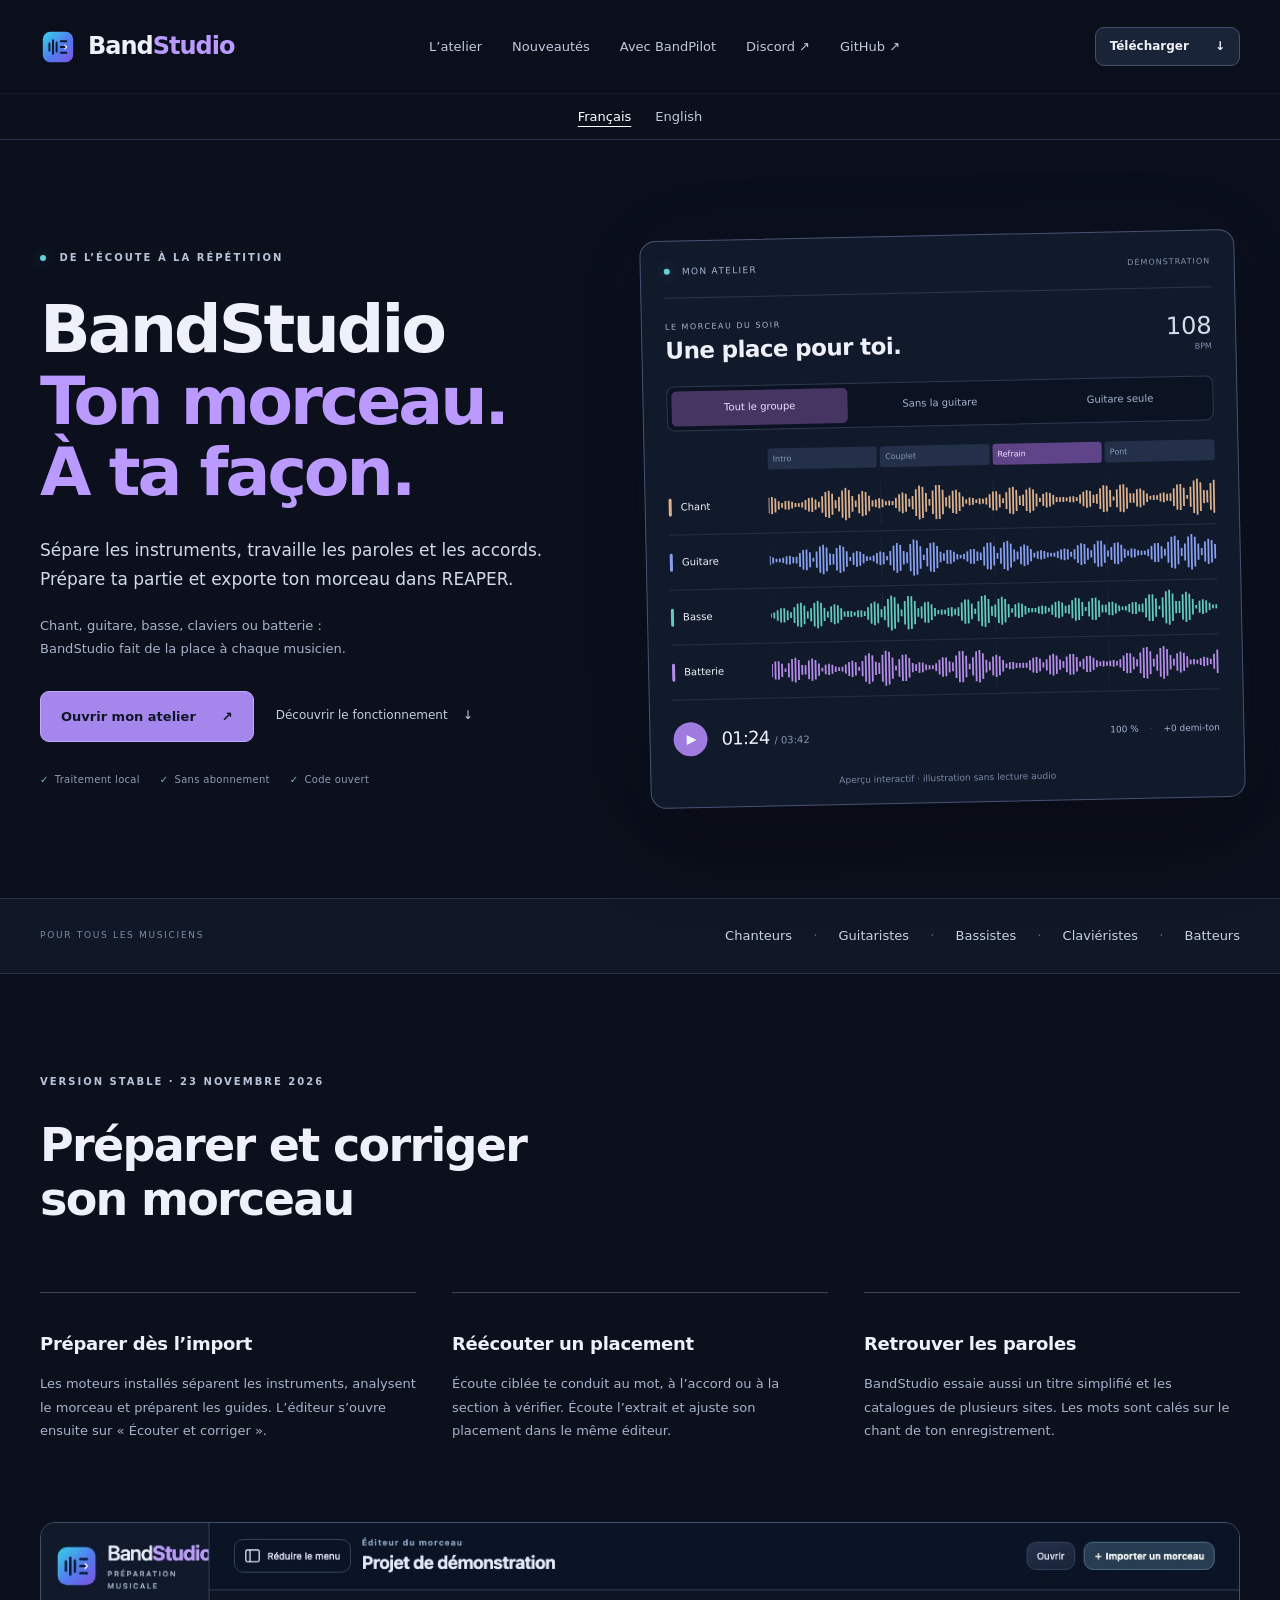
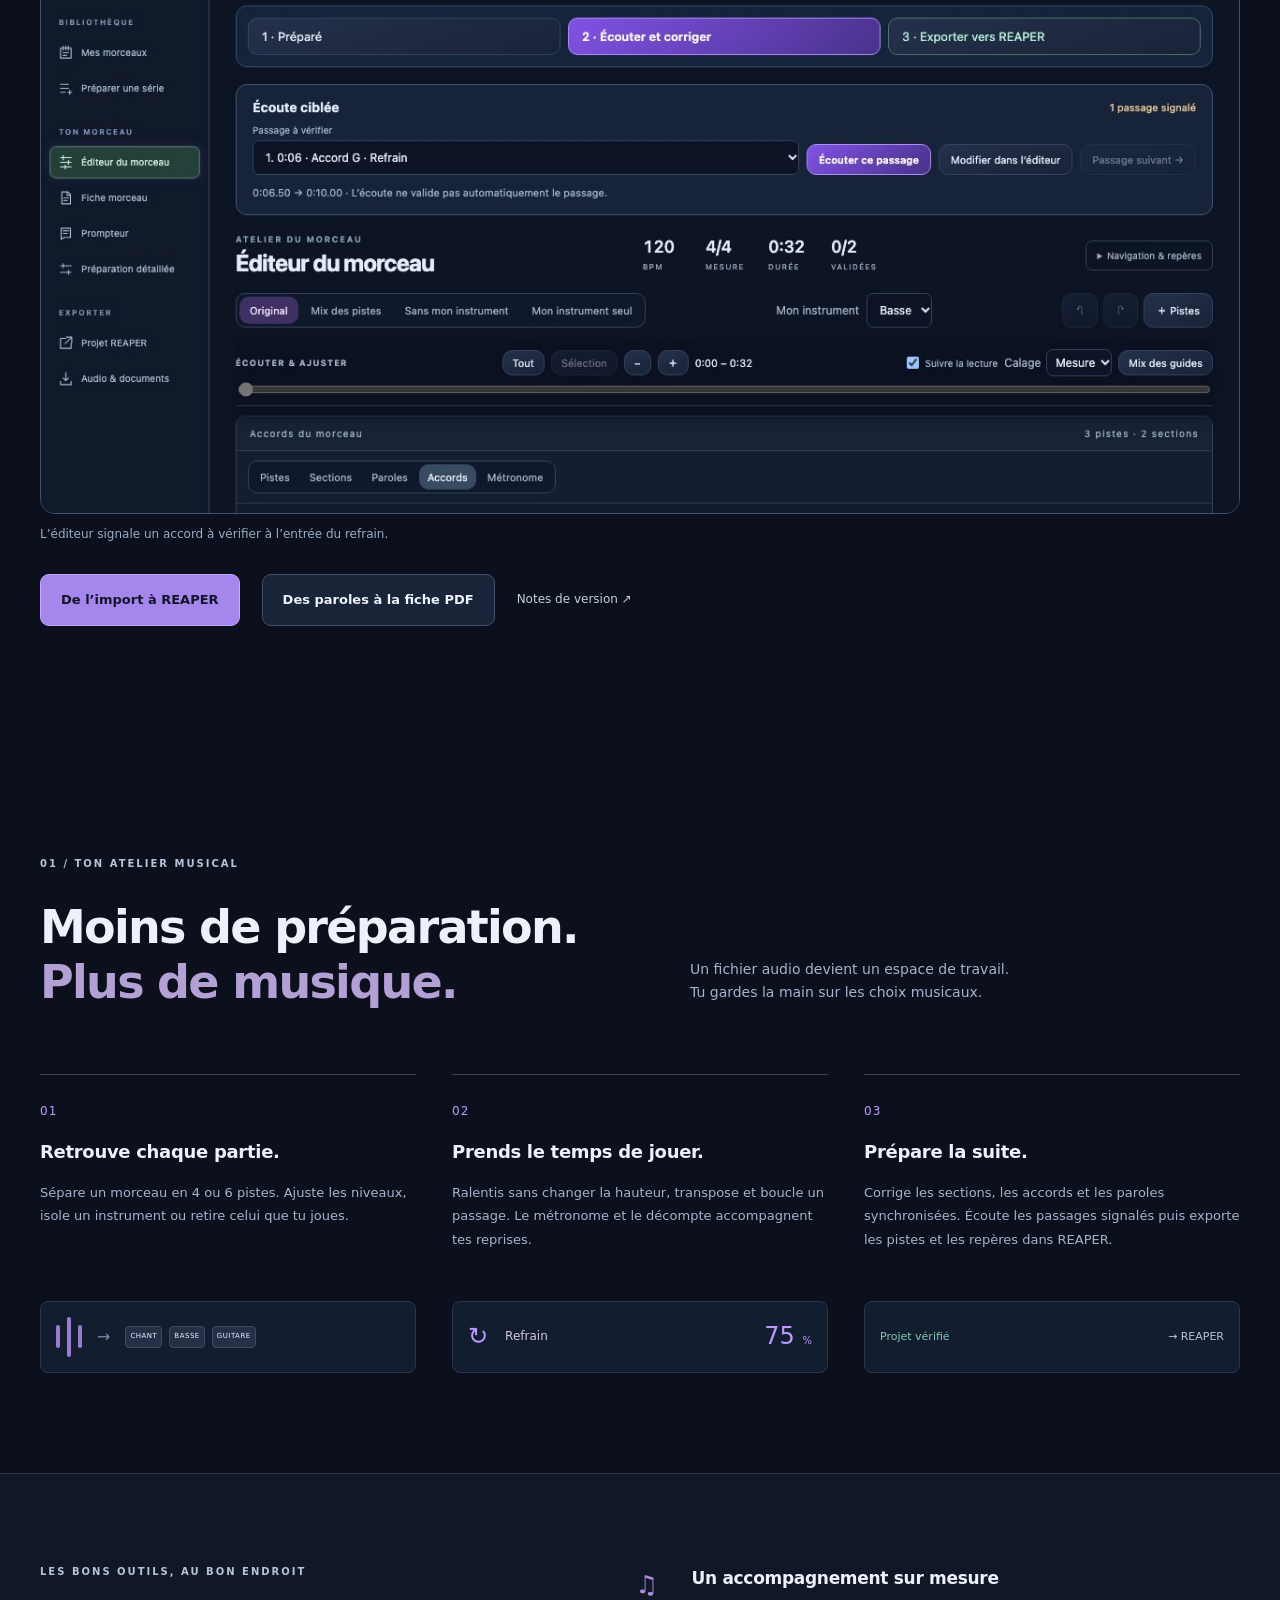
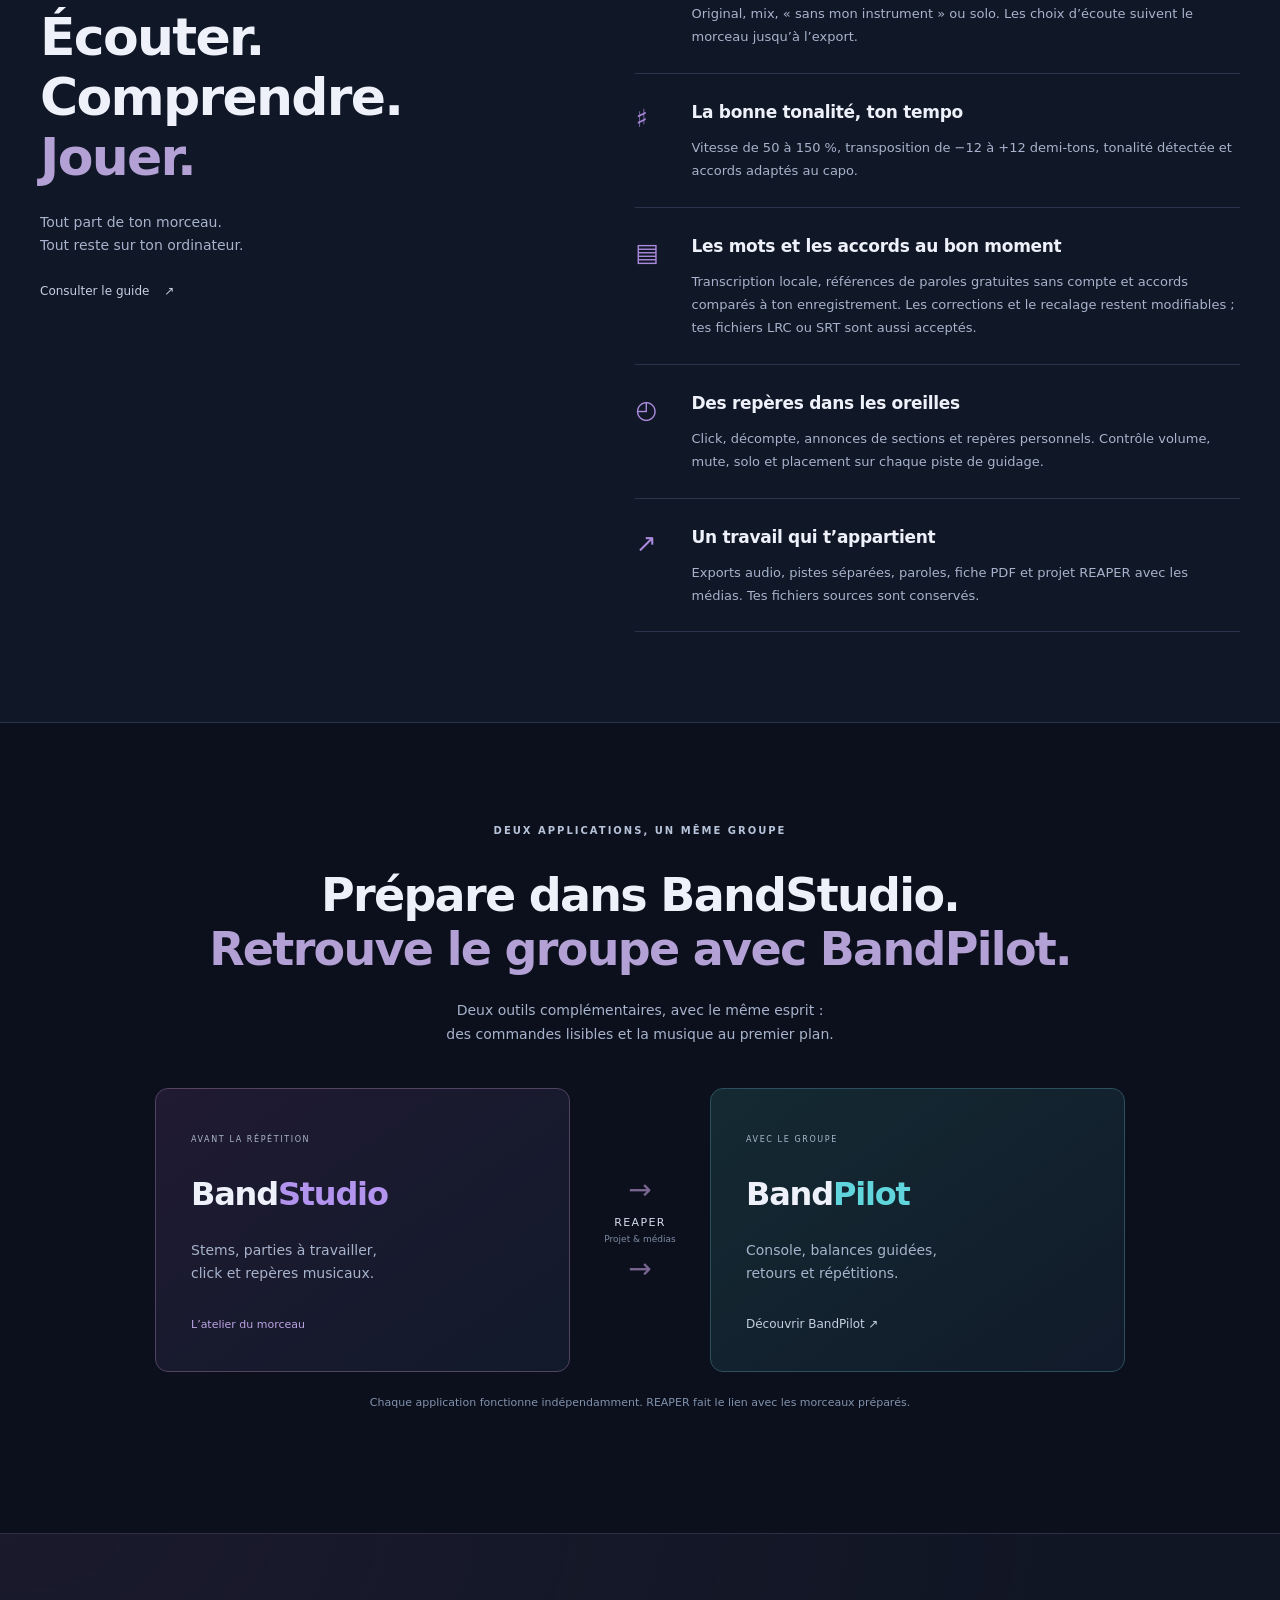
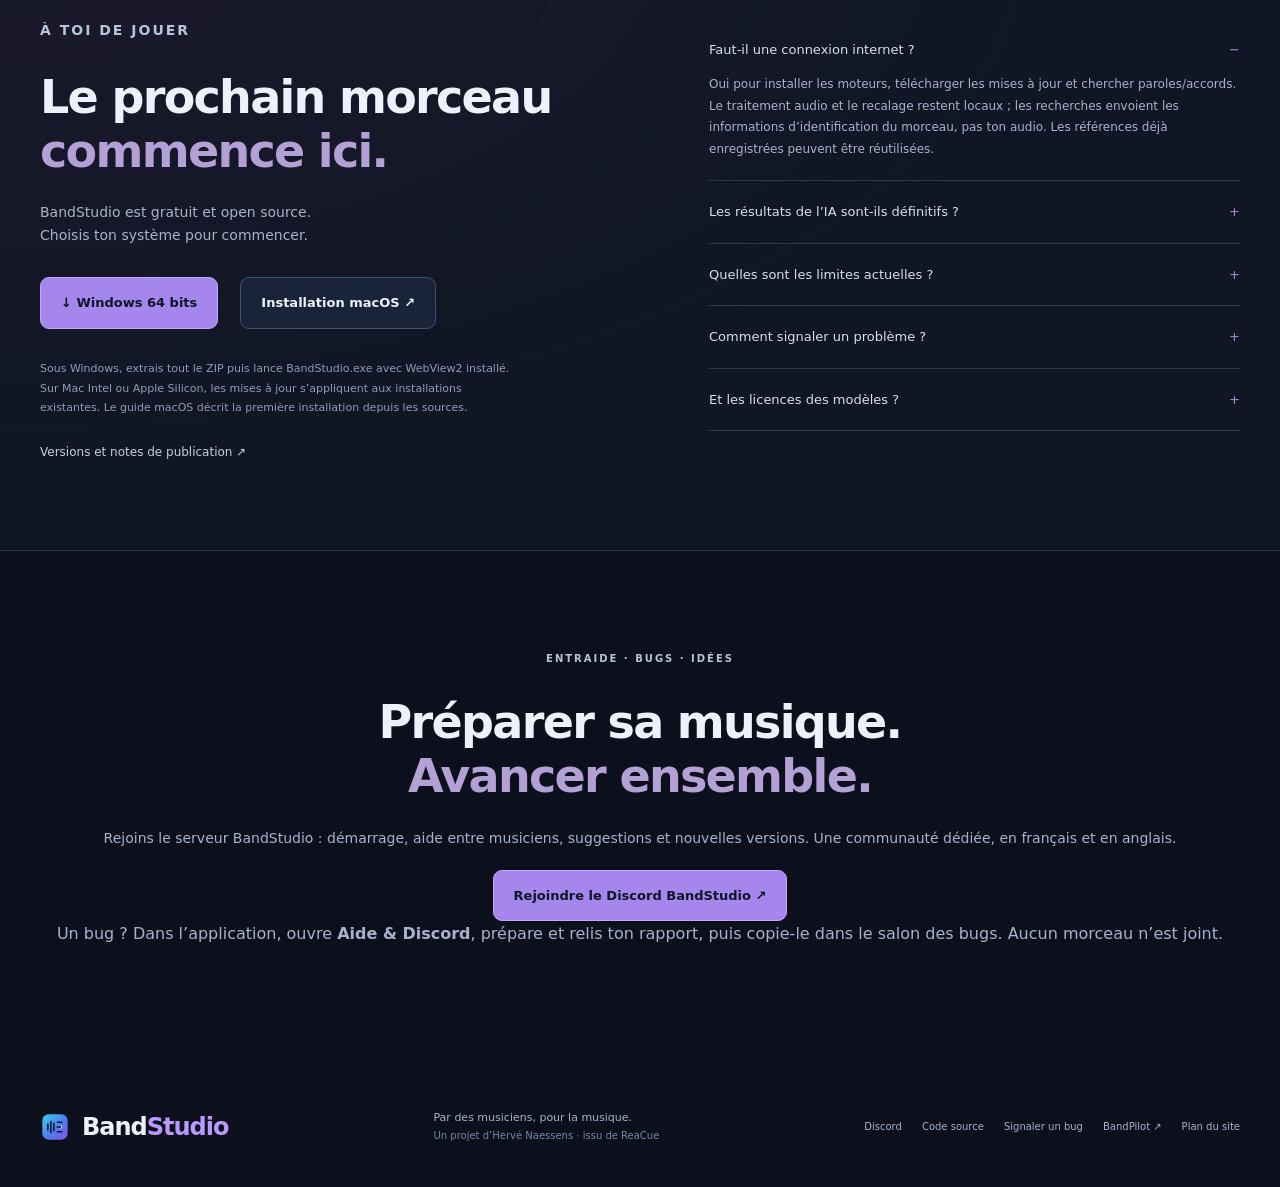
==== commit bae77707: "Actualiser le site et les tutoriels de la version stable" ====
--- a/site/index.html
+++ b/site/index.html
@@ -5,7 +5,7 @@
 <meta name="viewport" content="width=device-width,initial-scale=1">
 <meta name="theme-color" content="#0b101c">
 <title>BandStudio — séparation d’instruments et export REAPER</title>
-<meta name="description" content="Sépare les instruments, ajuste le tempo, travaille les accords et les paroles, puis exporte vers REAPER. BandStudio, atelier musical gratuit et local.">
+<meta name="description" content="Prépare ton morceau dans BandStudio. Compare les accords, cale les paroles sur le chant, réécoute les passages signalés puis exporte la fiche PDF ou le projet REAPER.">
 <link rel="canonical" href="https://herve8940.github.io/BandStudio/">
 <link rel="alternate" hreflang="fr" href="https://herve8940.github.io/BandStudio/">
 <link rel="alternate" hreflang="en" href="https://herve8940.github.io/BandStudio/en.html">
@@ -14,7 +14,7 @@
 <meta property="og:type" content="website">
 <meta property="og:site_name" content="BandStudio">
 <meta property="og:title" content="BandStudio — séparation d’instruments et export REAPER">
-<meta property="og:description" content="Sépare les instruments, ajuste le tempo, travaille les accords et les paroles, puis exporte vers REAPER. BandStudio, atelier musical gratuit et local.">
+<meta property="og:description" content="Prépare ton morceau dans BandStudio. Compare les accords, cale les paroles sur le chant, réécoute les passages signalés puis exporte la fiche PDF ou le projet REAPER.">
 <meta property="og:url" content="https://herve8940.github.io/BandStudio/">
 <meta property="og:locale" content="fr_FR">
 <meta property="og:locale:alternate" content="en_US">
@@ -25,21 +25,30 @@
 <meta property="og:image:alt" content="BandStudio : illustration du mixage par instrument, sans lecture audio">
 <meta name="twitter:card" content="summary_large_image">
 <meta name="twitter:title" content="BandStudio — séparation d’instruments et export REAPER">
-<meta name="twitter:description" content="Sépare les instruments, ajuste le tempo, travaille les accords et les paroles, puis exporte vers REAPER. BandStudio, atelier musical gratuit et local.">
+<meta name="twitter:description" content="Prépare ton morceau dans BandStudio. Compare les accords, cale les paroles sur le chant, réécoute les passages signalés puis exporte la fiche PDF ou le projet REAPER.">
 <meta name="twitter:image" content="https://herve8940.github.io/BandStudio/assets/social.jpg">
 <meta name="twitter:image:alt" content="BandStudio : illustration du mixage par instrument, sans lecture audio">
 <link rel="icon" href="assets/icon.svg" type="image/svg+xml">
 <link rel="stylesheet" href="style.css">
 <script src="site.js" defer></script>
-<script type="application/ld+json">{"@context": "https://schema.org", "@type": "SoftwareApplication", "@id": "https://herve8940.github.io/BandStudio/#software", "name": "BandStudio", "url": "https://herve8940.github.io/BandStudio/", "operatingSystem": "Windows, macOS", "applicationCategory": "MultimediaApplication", "description": "Sépare les instruments, ajuste le tempo, travaille les accords et les paroles, puis exporte vers REAPER. BandStudio, atelier musical gratuit et local.", "image": "https://herve8940.github.io/BandStudio/assets/social.jpg", "downloadUrl": "https://herve8940.github.io/BandStudio/#telecharger", "sameAs": "https://github.com/herve8940/BandStudio", "license": "https://github.com/herve8940/BandStudio/blob/main/LICENSE", "isAccessibleForFree": true, "offers": {"@type": "Offer", "price": "0", "priceCurrency": "EUR"}}</script>
+<script type="application/ld+json">{"@context": "https://schema.org", "@type": "SoftwareApplication", "@id": "https://herve8940.github.io/BandStudio/#software", "name": "BandStudio", "url": "https://herve8940.github.io/BandStudio/", "operatingSystem": "Windows, macOS", "applicationCategory": "MultimediaApplication", "description": "Prépare ton morceau dans BandStudio. Compare les accords, cale les paroles sur le chant, réécoute les passages signalés puis exporte la fiche PDF ou le projet REAPER.", "image": "https://herve8940.github.io/BandStudio/assets/social.jpg", "downloadUrl": "https://herve8940.github.io/BandStudio/#telecharger", "sameAs": "https://github.com/herve8940/BandStudio", "license": "https://github.com/herve8940/BandStudio/blob/main/LICENSE", "isAccessibleForFree": true, "offers": {"@type": "Offer", "price": "0", "priceCurrency": "EUR"}}</script>
 </head>
 <body><a class="skip" href="#contenu">Aller au contenu</a><header><a class="brand" href="#"><img src="assets/icon.svg" alt="" width="36" height="36">Band<span>Studio</span></a><nav aria-label="Navigation principale"><a href="#atelier">L’atelier</a><a href="#nouveautes">Nouveautés</a><a href="#groupe">Avec BandPilot</a><a href="https://discord.gg/5UnQPdMUpR">Discord ↗</a><a href="https://github.com/herve8940/BandStudio">GitHub ↗</a></nav><a class="button small" href="#telecharger">Télécharger <span>↓</span></a></header><nav class="languages" aria-label="Langue"><a href="./" lang="fr" hreflang="fr" aria-current="page">Français</a><a href="en.html" lang="en" hreflang="en">English</a></nav>
 <main id="contenu"><section class="hero wrap"><div class="hero-copy"><p class="eyebrow"><span class="live-dot"></span> DE L’ÉCOUTE À LA RÉPÉTITION</p><h1>BandStudio<br><span>Ton morceau.<br>À ta façon.</span></h1><p class="lead">Sépare les instruments, travaille les paroles et les accords.<br>Prépare ta partie et exporte ton morceau dans REAPER.</p><p class="intro">Chant, guitare, basse, claviers ou batterie :<br>BandStudio fait de la place à chaque musicien.</p><div class="actions"><a class="button primary" href="#telecharger">Ouvrir mon atelier <span>↗</span></a><a class="text-link" href="#atelier">Découvrir le fonctionnement <span>↓</span></a></div><div class="hero-facts"><span>Traitement local</span><span>Sans abonnement</span><span>Code ouvert</span></div></div>
 <div class="preview" aria-label="Illustration interactive du mixage par instrument, sans audio"><div class="preview-top"><div><span class="live-dot"></span> MON ATELIER</div><span class="preview-tag">DÉMONSTRATION</span></div><div class="preview-title"><div><p>LE MORCEAU DU SOIR</p><h2>Une place pour toi.</h2></div><span class="tempo">108 <small>BPM</small></span></div><div class="preview-tabs" aria-label="Illustrer un mode d’écoute"><button class="selected" data-mix="all" aria-pressed="true">Tout le groupe</button><button data-mix="minus" aria-pressed="false">Sans la guitare</button><button data-mix="solo" aria-pressed="false">Guitare seule</button></div><div class="sections"><span>Intro</span><span>Couplet</span><span class="current">Refrain</span><span>Pont</span></div><div class="stems" id="demoStems"></div><div class="preview-bottom"><div class="play-symbol" aria-hidden="true">▶</div><strong>01:24 <small>/ 03:42</small></strong><span>100 % <i>·</i> +0 demi-ton</span></div><p class="demo-caption">Aperçu interactif · illustration sans lecture audio</p></div></section>
 <div class="instrument-strip"><div class="wrap"><span>POUR TOUS LES MUSICIENS</span><p>Chanteurs <b>·</b> Guitaristes <b>·</b> Bassistes <b>·</b> Claviéristes <b>·</b> Batteurs</p></div></div>
-<section id="nouveautes" class="wrap section"><div class="section-head"><p class="eyebrow">NOUVEAUTÉS · 21 NOVEMBRE 2026</p><h2>Prépare ton morceau.<br><em>Passe à la musique.</em></h2><p>Un parcours complet avec les moteurs installés, puis un résultat lisible dès la première présentation.</p></div><div class="workflow-grid"><article><span class="number">01</span><h3>Tout préparer, vraiment.</h3><p>Instruments, batterie détaillée, chant et chœurs, paroles, accords Internet, sections et guides. Les étapes terminées sont réutilisées et tes retouches manuelles restent protégées.</p></article><article><span class="number">02</span><h3>Voir l’avant / après.</h3><p>Deux frises sur la même échelle montrent les sections ajoutées, les noms précisés et les départs recalés. Clique sur un changement pour écouter le passage.</p></article><article><span class="number">03</span><h3>Jouer avec tes repères.</h3><p>Les améliorations automatiques sont enregistrées. Menu réductible, paroles réunies, volume/mute/solo sur les guides : l’atelier garde les commandes utiles à portée de main.</p></article></div><figure class="release-preview"><img src="assets/structure-comparison.png" loading="lazy" width="1338" height="720" alt="Comparaison Avant et Préparée dans BandStudio"><figcaption>Interface réelle avec données de démonstration. Les passages incertains restent signalés ; les choix automatiques ne remplacent pas l’écoute.</figcaption></figure><div class="actions"><a class="button primary" href="tutoriel.html">Tuto : Tout préparer → REAPER</a><a class="button" href="fiche-morceau.html">Fiche morceau → PDF</a><a class="text-link" href="https://github.com/herve8940/BandStudio/blob/main/docs/RELEASE_2026-11-21.md">Notes de version FR / EN ↗</a></div><p class="ecosystem-note">Installe les moteurs facultatifs utiles, importe un fichier local, puis clique sur Tout préparer. L’export REAPER conserve sa validation finale. Les mises à jour sont distribuées après réussite des vérifications Windows et Mac.</p></section>
-<section id="atelier" class="wrap section"><div class="section-head"><p class="eyebrow">01 / TON ATELIER MUSICAL</p><h2>Moins de préparation.<br><em>Plus de musique.</em></h2><p>Un fichier audio devient un espace de travail.<br>Tu gardes la main sur les choix musicaux.</p></div><div class="workflow-grid"><article><span class="number">01</span><h3>Retrouve chaque partie.</h3><p>Sépare un morceau en 4 ou 6 pistes. Ajuste les niveaux, isole un instrument ou retire celui que tu joues.</p><div class="mini-signal" aria-hidden="true"><i></i><i></i><i></i><span>→</span><b>CHANT</b><b>BASSE</b><b>GUITARE</b></div></article><article><span class="number">02</span><h3>Prends le temps de jouer.</h3><p>Ralentis sans changer la hauteur, transpose et boucle un passage. Le métronome et le décompte accompagnent tes reprises.</p><div class="mini-loop" aria-hidden="true">↻ <span>Refrain</span><strong>75 <small>%</small></strong></div></article><article><span class="number">03</span><h3>Prépare la suite.</h3><p>Corrige les sections, les accords et les paroles synchronisées. Valide ton morceau, puis envoie les pistes et les repères dans REAPER.</p><div class="mini-handoff" aria-hidden="true"><span>✓ Morceau validé</span><b>→ REAPER</b></div></article></div></section>
+<section id="nouveautes" class="wrap section">
+<div class="section-head"><p class="eyebrow">VERSION STABLE · 23 NOVEMBRE 2026</p><h2>Préparer et corriger son morceau</h2></div>
+<div class="workflow-grid">
+<article><h3>Préparer dès l’import</h3><p>Les moteurs installés séparent les instruments, analysent le morceau et préparent les guides. L’éditeur s’ouvre ensuite sur « Écouter et corriger ».</p></article>
+<article><h3>Réécouter un placement</h3><p>Écoute ciblée te conduit au mot, à l’accord ou à la section à vérifier. Écoute l’extrait et ajuste son placement dans le même éditeur.</p></article>
+<article><h3>Retrouver les paroles</h3><p>BandStudio essaie aussi un titre simplifié et les catalogues de plusieurs sites. Les mots sont calés sur le chant de ton enregistrement.</p></article>
+</div>
+<figure class="release-preview"><img src="assets/editor-review.jpg" loading="lazy" width="1280" height="630" alt="Un accord est sélectionné dans Écoute ciblée, au-dessus des onglets de l’éditeur"><figcaption>L’éditeur signale un accord à vérifier à l’entrée du refrain.</figcaption></figure>
+<div class="actions"><a class="button primary" href="tutoriel.html">De l’import à REAPER</a><a class="button" href="fiche-morceau.html">Des paroles à la fiche PDF</a><a class="text-link" href="https://github.com/herve8940/BandStudio/blob/main/docs/RELEASE_2026-11-23.md">Notes de version ↗</a></div>
+</section>
+<section id="atelier" class="wrap section"><div class="section-head"><p class="eyebrow">01 / TON ATELIER MUSICAL</p><h2>Moins de préparation.<br><em>Plus de musique.</em></h2><p>Un fichier audio devient un espace de travail.<br>Tu gardes la main sur les choix musicaux.</p></div><div class="workflow-grid"><article><span class="number">01</span><h3>Retrouve chaque partie.</h3><p>Sépare un morceau en 4 ou 6 pistes. Ajuste les niveaux, isole un instrument ou retire celui que tu joues.</p><div class="mini-signal" aria-hidden="true"><i></i><i></i><i></i><span>→</span><b>CHANT</b><b>BASSE</b><b>GUITARE</b></div></article><article><span class="number">02</span><h3>Prends le temps de jouer.</h3><p>Ralentis sans changer la hauteur, transpose et boucle un passage. Le métronome et le décompte accompagnent tes reprises.</p><div class="mini-loop" aria-hidden="true">↻ <span>Refrain</span><strong>75 <small>%</small></strong></div></article><article><span class="number">03</span><h3>Prépare la suite.</h3><p>Corrige les sections, les accords et les paroles synchronisées. Écoute les passages signalés puis exporte les pistes et les repères dans REAPER.</p><div class="mini-handoff" aria-hidden="true"><span>Projet vérifié</span><b>→ REAPER</b></div></article></div></section>
 <section class="details-section"><div class="wrap details-layout"><div class="sticky-copy"><p class="eyebrow">LES BONS OUTILS, AU BON ENDROIT</p><h2>Écouter.<br>Comprendre.<br><em>Jouer.</em></h2><p>Tout part de ton morceau.<br>Tout reste sur ton ordinateur.</p><a class="text-link" href="https://github.com/herve8940/BandStudio/blob/main/docs/BANDSTUDIO.md">Consulter le guide <span>↗</span></a></div><div class="feature-list"><article><span>♫</span><div><h3>Un accompagnement sur mesure</h3><p>Original, mix, « sans mon instrument » ou solo. Les choix d’écoute suivent le morceau jusqu’à l’export.</p></div></article><article><span>♯</span><div><h3>La bonne tonalité, ton tempo</h3><p>Vitesse de 50 à 150 %, transposition de −12 à +12 demi-tons, tonalité détectée et accords adaptés au capo.</p></div></article><article><span>▤</span><div><h3>Les mots et les accords au bon moment</h3><p>Transcription locale, références de paroles gratuites sans compte et accords comparés à ton enregistrement. Les corrections et le recalage restent modifiables ; tes fichiers LRC ou SRT sont aussi acceptés.</p></div></article><article><span>◴</span><div><h3>Des repères dans les oreilles</h3><p>Click, décompte, annonces de sections et repères personnels. Contrôle volume, mute, solo et placement sur chaque piste de guidage.</p></div></article><article><span>↗</span><div><h3>Un travail qui t’appartient</h3><p>Exports audio, pistes séparées, paroles, fiche PDF et projet REAPER avec les médias. Tes fichiers sources sont conservés.</p></div></article></div></div></section>
 <section id="groupe" class="wrap section ecosystem"><p class="eyebrow">DEUX APPLICATIONS, UN MÊME GROUPE</p><h2>Prépare dans BandStudio.<br><em>Retrouve le groupe avec BandPilot.</em></h2><p class="ecosystem-intro">Deux outils complémentaires, avec le même esprit :<br>des commandes lisibles et la musique au premier plan.</p><div class="ecosystem-flow"><article class="studio-card"><span class="product-step">AVANT LA RÉPÉTITION</span><h3>Band<span>Studio</span></h3><p>Stems, parties à travailler,<br>click et repères musicaux.</p><span class="product-label">L’atelier du morceau</span></article><div class="handoff"><span>→</span><strong>REAPER</strong><small>Projet & médias</small><span>→</span></div><article class="pilot-card"><span class="product-step">AVEC LE GROUPE</span><h3>Band<span>Pilot</span></h3><p>Console, balances guidées,<br>retours et répétitions.</p><a href="https://herve8940.github.io/BandPilot/" class="text-link">Découvrir BandPilot ↗</a></article></div><p class="ecosystem-note">Chaque application fonctionne indépendamment. REAPER fait le lien avec les morceaux préparés.</p></section>
-<section id="telecharger" class="download-section"><div class="wrap download-layout"><div><p class="eyebrow">À TOI DE JOUER</p><h2>Le prochain morceau<br><em>commence ici.</em></h2><p>BandStudio est gratuit et open source.<br>Choisis ton système pour commencer.</p><div class="actions"><a class="button primary" href="https://github.com/herve8940/BandStudio/releases/download/bandstudio-main/BandStudio-1.1.0-Windows-x64.zip">↓ Windows 64 bits</a><a class="button" href="https://github.com/herve8940/BandStudio/blob/main/docs/BANDSTUDIO.md#macos">Installation macOS ↗</a></div><p class="download-note">Windows : décompresse tout le ZIP, puis ouvre BandStudio.exe. WebView2 requis. macOS : installation initiale depuis les sources ; mises à jour des installations préparées, sur Intel et Apple Silicon. Aucun installateur macOS complet pour un ordinateur neuf n’est encore distribué.</p><a class="text-link" href="https://github.com/herve8940/BandStudio/releases">Versions et notes de publication ↗</a></div><div class="faq"><details open><summary>Faut-il une connexion internet ?</summary><p>Oui pour installer les moteurs, télécharger les mises à jour et chercher paroles/accords. Le traitement audio et le recalage restent locaux ; les recherches envoient les informations d’identification du morceau, pas ton audio. Les références déjà enregistrées peuvent être réutilisées.</p></details><details><summary>Les résultats de l’IA sont-ils définitifs ?</summary><p>Non. La séparation peut laisser des résidus et les accords, paroles ou sections peuvent demander une correction. Tu écoutes et valides avant l’envoi dans REAPER.</p></details><details><summary>Quelles sont les limites actuelles ?</summary><p>Les modèles disponibles déterminent les instruments séparables. Les sous-pistes avancées de tous les instruments ne sont pas proposées. Le matériel audio Windows et les moteurs facultatifs doivent être vérifiés sur ton ordinateur.</p></details><details><summary>Comment signaler un problème ?</summary><p>Dans Réglages, exporte un diagnostic et ouvre « Signaler un bug sur GitHub ». Vérifie le fichier avant de le joindre. Les logs restent locaux jusqu’à ton partage.</p></details><details><summary>Et les licences des modèles ?</summary><p>Le code BandStudio est sous licence MIT. Les composants conservent leurs licences ; certains modèles facultatifs de structure ou de batterie sont réservés à un usage non commercial. <a href="https://github.com/herve8940/BandStudio/blob/main/THIRD_PARTY_NOTICES.md">Lire les licences.</a></p></details></div></div></section></main>
+<section id="telecharger" class="download-section"><div class="wrap download-layout"><div><p class="eyebrow">À TOI DE JOUER</p><h2>Le prochain morceau<br><em>commence ici.</em></h2><p>BandStudio est gratuit et open source.<br>Choisis ton système pour commencer.</p><div class="actions"><a class="button primary" href="https://github.com/herve8940/BandStudio/releases/latest/download/BandStudio-1.1.0-Windows-x64.zip">↓ Windows 64 bits</a><a class="button" href="https://github.com/herve8940/BandStudio/blob/main/docs/BANDSTUDIO.md#macos">Installation macOS ↗</a></div><p class="download-note">Sous Windows, extrais tout le ZIP puis lance BandStudio.exe avec WebView2 installé. Sur Mac Intel ou Apple Silicon, les mises à jour s’appliquent aux installations existantes. Le guide macOS décrit la première installation depuis les sources.</p><a class="text-link" href="https://github.com/herve8940/BandStudio/releases/latest">Versions et notes de publication ↗</a></div><div class="faq"><details open><summary>Faut-il une connexion internet ?</summary><p>Oui pour installer les moteurs, télécharger les mises à jour et chercher paroles/accords. Le traitement audio et le recalage restent locaux ; les recherches envoient les informations d’identification du morceau, pas ton audio. Les références déjà enregistrées peuvent être réutilisées.</p></details><details><summary>Les résultats de l’IA sont-ils définitifs ?</summary><p>Non. La séparation peut laisser des résidus et les accords, paroles ou sections peuvent demander une correction. Écoute les passages signalés. BandStudio vérifie les médias avant l’export REAPER.</p></details><details><summary>Quelles sont les limites actuelles ?</summary><p>Les modèles disponibles déterminent les instruments séparables. Les sous-pistes avancées de tous les instruments ne sont pas proposées. Le matériel audio Windows et les moteurs facultatifs doivent être vérifiés sur ton ordinateur.</p></details><details><summary>Comment signaler un problème ?</summary><p>Dans Réglages, exporte un diagnostic et ouvre « Signaler un bug sur GitHub ». Vérifie le fichier avant de le joindre. Les logs restent locaux jusqu’à ton partage.</p></details><details><summary>Et les licences des modèles ?</summary><p>Le code BandStudio est sous licence MIT. Les composants conservent leurs licences ; certains modèles facultatifs de structure ou de batterie sont réservés à un usage non commercial. <a href="https://github.com/herve8940/BandStudio/blob/main/THIRD_PARTY_NOTICES.md">Lire les licences.</a></p></details></div></div></section></main>
 <section id="communaute" class="wrap section ecosystem"><p class="eyebrow">ENTRAIDE · BUGS · IDÉES</p><h2>Préparer sa musique.<br><em>Avancer ensemble.</em></h2><p class="ecosystem-intro">Rejoins le serveur BandStudio : démarrage, aide entre musiciens, suggestions et nouvelles versions. Une communauté dédiée, en français et en anglais.</p><a class="button primary" href="https://discord.gg/5UnQPdMUpR">Rejoindre le Discord BandStudio ↗</a><p>Un bug ? Dans l’application, ouvre <strong>Aide & Discord</strong>, prépare et relis ton rapport, puis copie-le dans le salon des bugs. Aucun morceau n’est joint.</p></section><footer class="wrap"><a class="brand" href="#"><img src="assets/icon.svg" alt="" width="30" height="30">Band<span>Studio</span></a><p>Par des musiciens, pour la musique.<br><small>Un projet d’Hervé Naessens · issu de ReaCue</small></p><div><a href="https://discord.gg/5UnQPdMUpR">Discord</a><a href="https://github.com/herve8940/BandStudio">Code source</a><a href="https://github.com/herve8940/BandStudio/issues/new/choose">Signaler un bug</a><a href="https://herve8940.github.io/BandPilot/">BandPilot ↗</a><a href="sitemap.xml">Plan du site</a></div></footer></body></html>
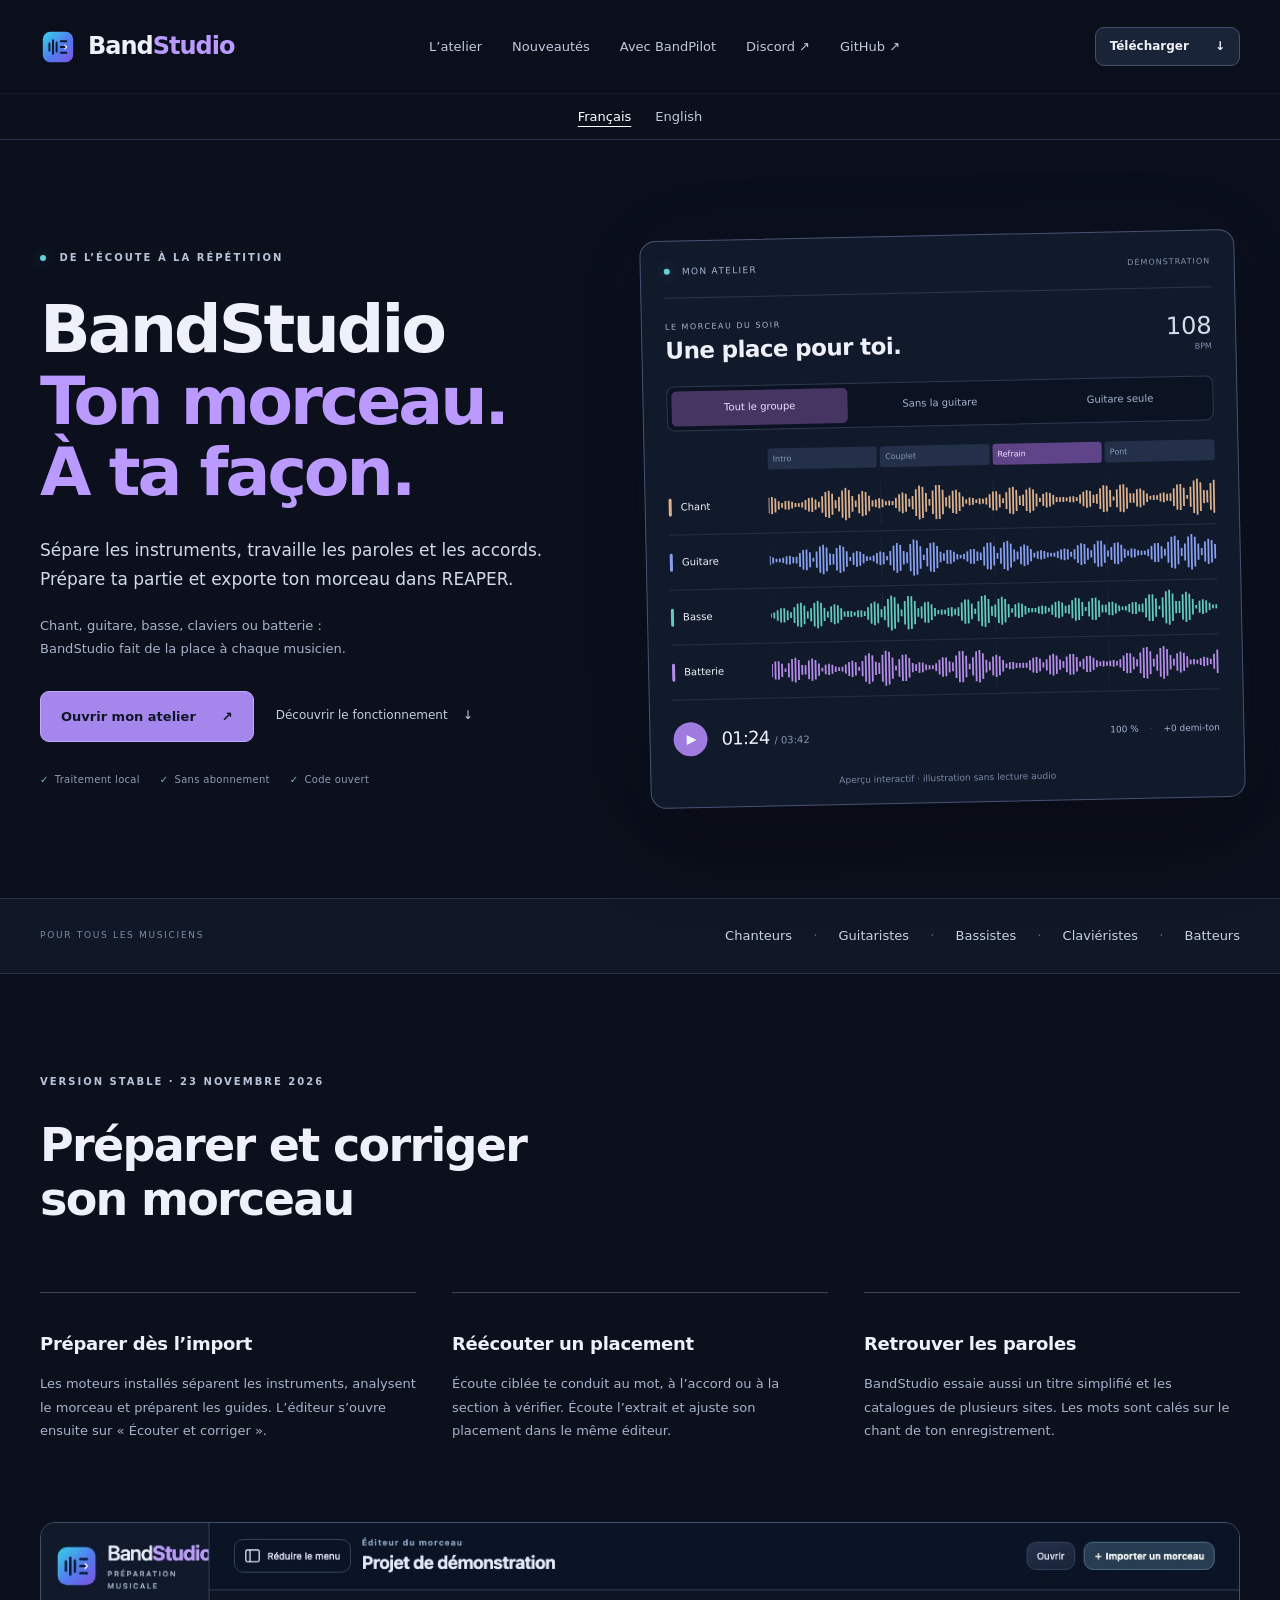
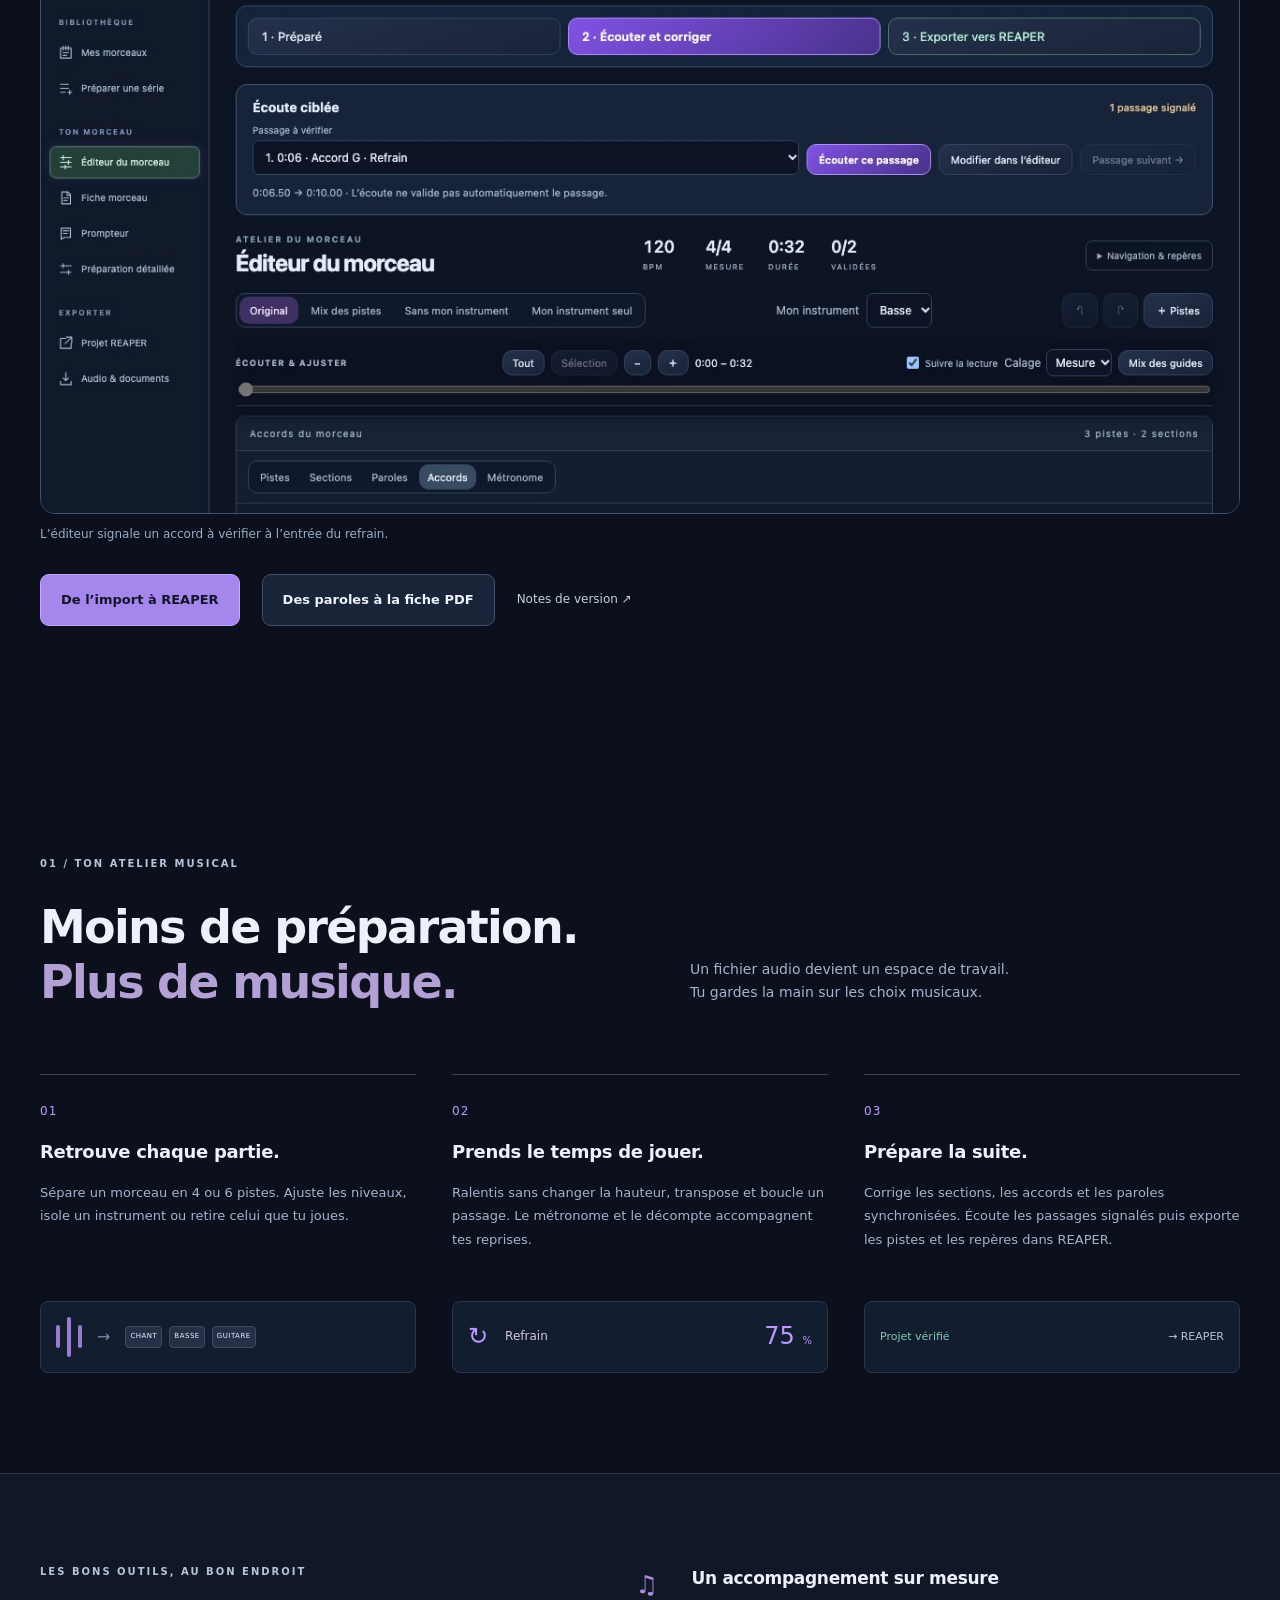
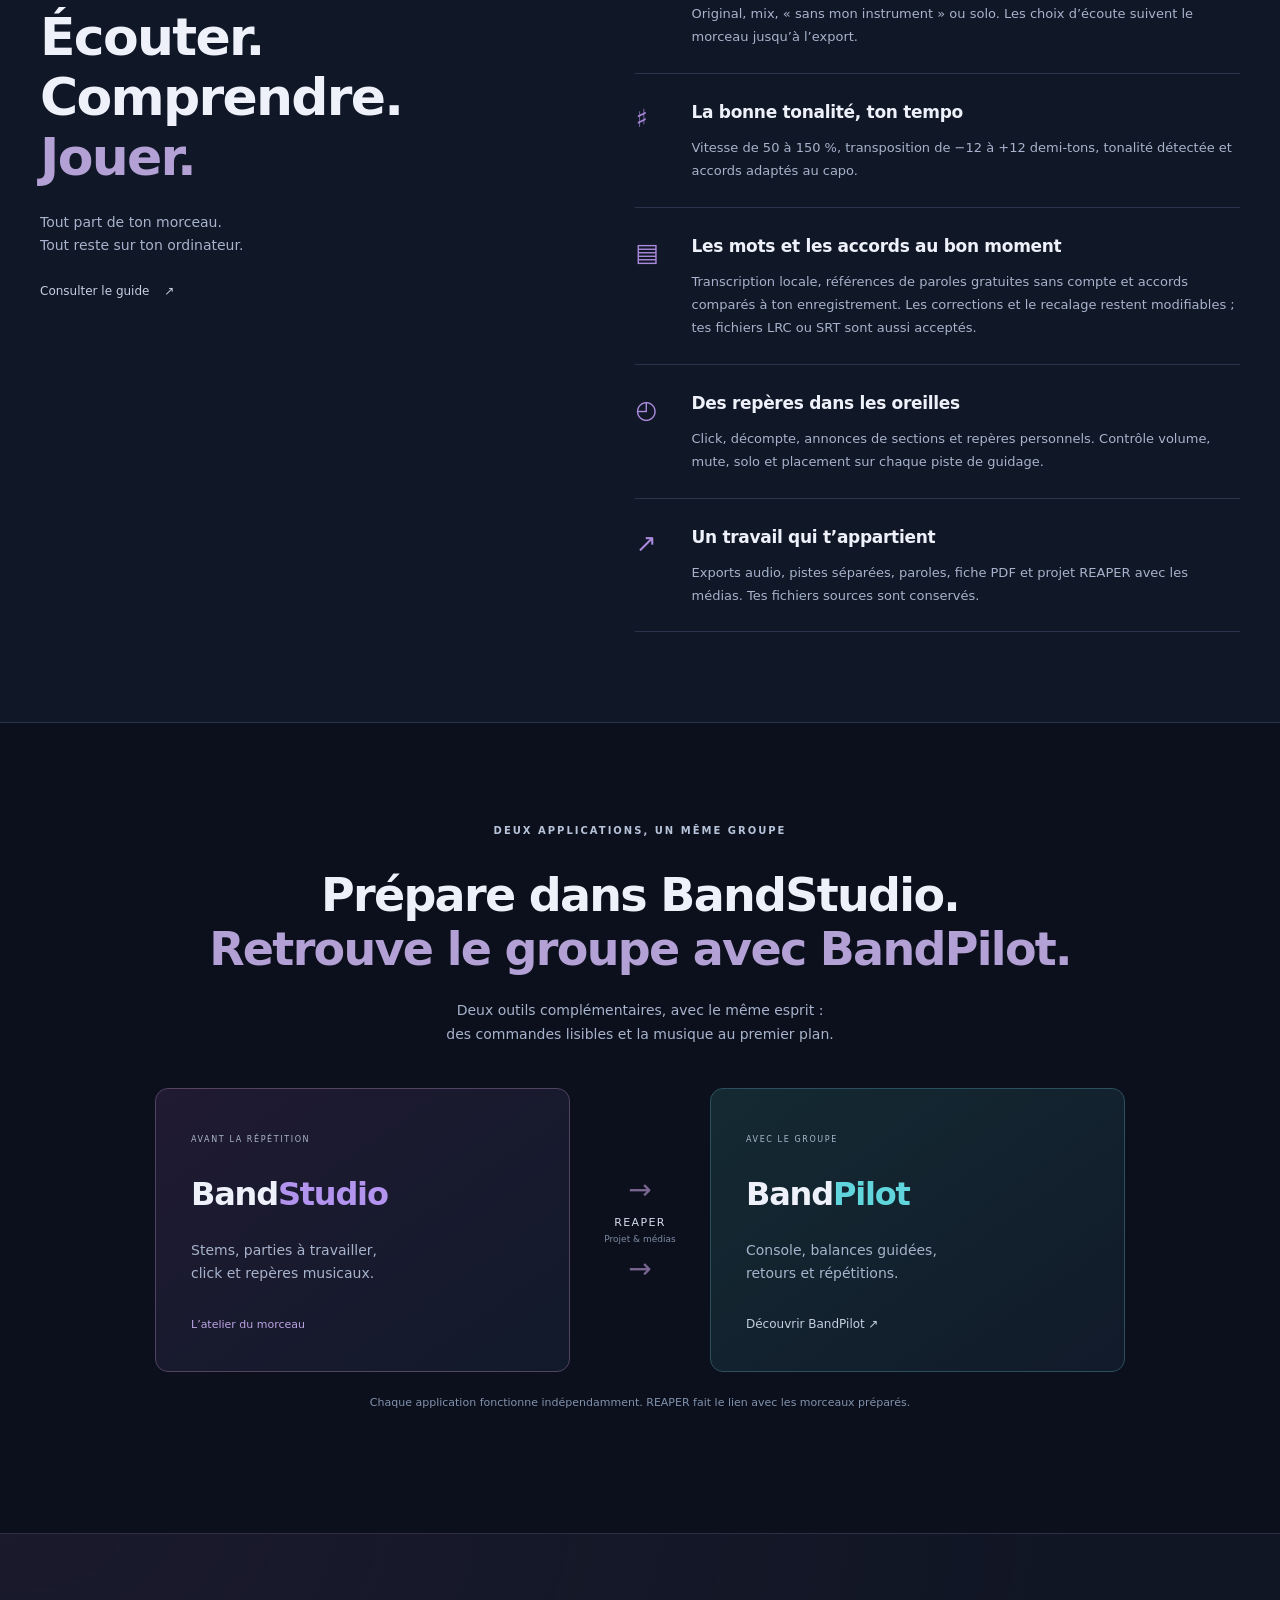
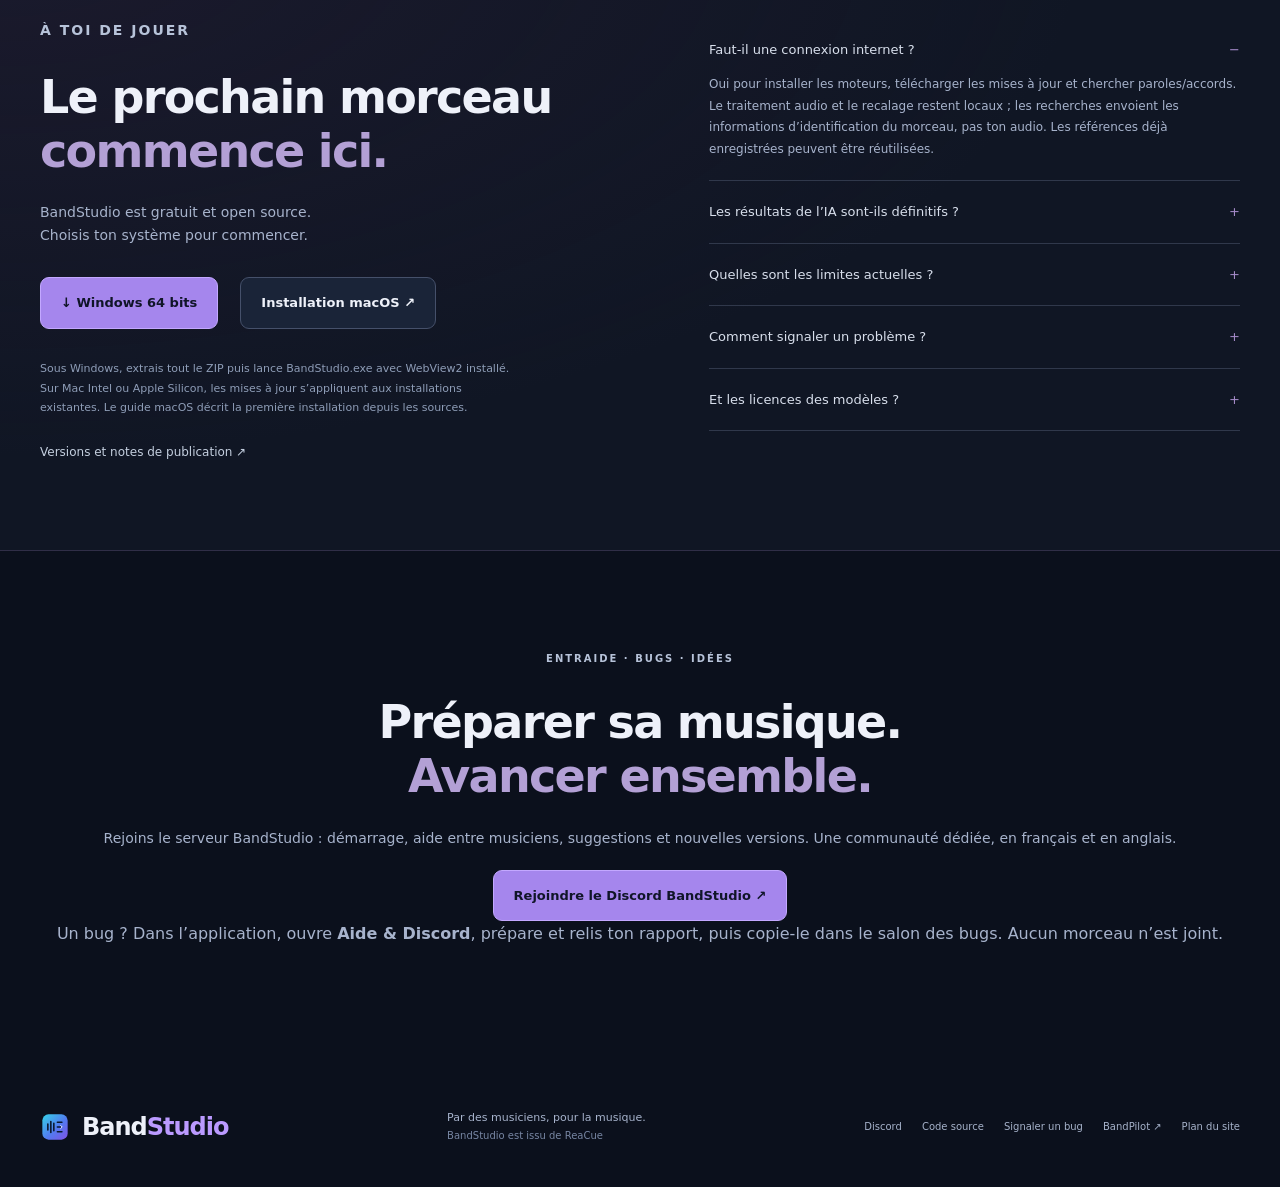
==== commit 7cafd1b6: "Utiliser des crédits collectifs et présenter les fonctions du projet dans les README" ====
--- a/site/index.html
+++ b/site/index.html
@@ -51,4 +51,4 @@
 <section class="details-section"><div class="wrap details-layout"><div class="sticky-copy"><p class="eyebrow">LES BONS OUTILS, AU BON ENDROIT</p><h2>Écouter.<br>Comprendre.<br><em>Jouer.</em></h2><p>Tout part de ton morceau.<br>Tout reste sur ton ordinateur.</p><a class="text-link" href="https://github.com/herve8940/BandStudio/blob/main/docs/BANDSTUDIO.md">Consulter le guide <span>↗</span></a></div><div class="feature-list"><article><span>♫</span><div><h3>Un accompagnement sur mesure</h3><p>Original, mix, « sans mon instrument » ou solo. Les choix d’écoute suivent le morceau jusqu’à l’export.</p></div></article><article><span>♯</span><div><h3>La bonne tonalité, ton tempo</h3><p>Vitesse de 50 à 150 %, transposition de −12 à +12 demi-tons, tonalité détectée et accords adaptés au capo.</p></div></article><article><span>▤</span><div><h3>Les mots et les accords au bon moment</h3><p>Transcription locale, références de paroles gratuites sans compte et accords comparés à ton enregistrement. Les corrections et le recalage restent modifiables ; tes fichiers LRC ou SRT sont aussi acceptés.</p></div></article><article><span>◴</span><div><h3>Des repères dans les oreilles</h3><p>Click, décompte, annonces de sections et repères personnels. Contrôle volume, mute, solo et placement sur chaque piste de guidage.</p></div></article><article><span>↗</span><div><h3>Un travail qui t’appartient</h3><p>Exports audio, pistes séparées, paroles, fiche PDF et projet REAPER avec les médias. Tes fichiers sources sont conservés.</p></div></article></div></div></section>
 <section id="groupe" class="wrap section ecosystem"><p class="eyebrow">DEUX APPLICATIONS, UN MÊME GROUPE</p><h2>Prépare dans BandStudio.<br><em>Retrouve le groupe avec BandPilot.</em></h2><p class="ecosystem-intro">Deux outils complémentaires, avec le même esprit :<br>des commandes lisibles et la musique au premier plan.</p><div class="ecosystem-flow"><article class="studio-card"><span class="product-step">AVANT LA RÉPÉTITION</span><h3>Band<span>Studio</span></h3><p>Stems, parties à travailler,<br>click et repères musicaux.</p><span class="product-label">L’atelier du morceau</span></article><div class="handoff"><span>→</span><strong>REAPER</strong><small>Projet & médias</small><span>→</span></div><article class="pilot-card"><span class="product-step">AVEC LE GROUPE</span><h3>Band<span>Pilot</span></h3><p>Console, balances guidées,<br>retours et répétitions.</p><a href="https://herve8940.github.io/BandPilot/" class="text-link">Découvrir BandPilot ↗</a></article></div><p class="ecosystem-note">Chaque application fonctionne indépendamment. REAPER fait le lien avec les morceaux préparés.</p></section>
 <section id="telecharger" class="download-section"><div class="wrap download-layout"><div><p class="eyebrow">À TOI DE JOUER</p><h2>Le prochain morceau<br><em>commence ici.</em></h2><p>BandStudio est gratuit et open source.<br>Choisis ton système pour commencer.</p><div class="actions"><a class="button primary" href="https://github.com/herve8940/BandStudio/releases/latest/download/BandStudio-1.1.0-Windows-x64.zip">↓ Windows 64 bits</a><a class="button" href="https://github.com/herve8940/BandStudio/blob/main/docs/BANDSTUDIO.md#macos">Installation macOS ↗</a></div><p class="download-note">Sous Windows, extrais tout le ZIP puis lance BandStudio.exe avec WebView2 installé. Sur Mac Intel ou Apple Silicon, les mises à jour s’appliquent aux installations existantes. Le guide macOS décrit la première installation depuis les sources.</p><a class="text-link" href="https://github.com/herve8940/BandStudio/releases/latest">Versions et notes de publication ↗</a></div><div class="faq"><details open><summary>Faut-il une connexion internet ?</summary><p>Oui pour installer les moteurs, télécharger les mises à jour et chercher paroles/accords. Le traitement audio et le recalage restent locaux ; les recherches envoient les informations d’identification du morceau, pas ton audio. Les références déjà enregistrées peuvent être réutilisées.</p></details><details><summary>Les résultats de l’IA sont-ils définitifs ?</summary><p>Non. La séparation peut laisser des résidus et les accords, paroles ou sections peuvent demander une correction. Écoute les passages signalés. BandStudio vérifie les médias avant l’export REAPER.</p></details><details><summary>Quelles sont les limites actuelles ?</summary><p>Les modèles disponibles déterminent les instruments séparables. Les sous-pistes avancées de tous les instruments ne sont pas proposées. Le matériel audio Windows et les moteurs facultatifs doivent être vérifiés sur ton ordinateur.</p></details><details><summary>Comment signaler un problème ?</summary><p>Dans Réglages, exporte un diagnostic et ouvre « Signaler un bug sur GitHub ». Vérifie le fichier avant de le joindre. Les logs restent locaux jusqu’à ton partage.</p></details><details><summary>Et les licences des modèles ?</summary><p>Le code BandStudio est sous licence MIT. Les composants conservent leurs licences ; certains modèles facultatifs de structure ou de batterie sont réservés à un usage non commercial. <a href="https://github.com/herve8940/BandStudio/blob/main/THIRD_PARTY_NOTICES.md">Lire les licences.</a></p></details></div></div></section></main>
-<section id="communaute" class="wrap section ecosystem"><p class="eyebrow">ENTRAIDE · BUGS · IDÉES</p><h2>Préparer sa musique.<br><em>Avancer ensemble.</em></h2><p class="ecosystem-intro">Rejoins le serveur BandStudio : démarrage, aide entre musiciens, suggestions et nouvelles versions. Une communauté dédiée, en français et en anglais.</p><a class="button primary" href="https://discord.gg/5UnQPdMUpR">Rejoindre le Discord BandStudio ↗</a><p>Un bug ? Dans l’application, ouvre <strong>Aide & Discord</strong>, prépare et relis ton rapport, puis copie-le dans le salon des bugs. Aucun morceau n’est joint.</p></section><footer class="wrap"><a class="brand" href="#"><img src="assets/icon.svg" alt="" width="30" height="30">Band<span>Studio</span></a><p>Par des musiciens, pour la musique.<br><small>Un projet d’Hervé Naessens · issu de ReaCue</small></p><div><a href="https://discord.gg/5UnQPdMUpR">Discord</a><a href="https://github.com/herve8940/BandStudio">Code source</a><a href="https://github.com/herve8940/BandStudio/issues/new/choose">Signaler un bug</a><a href="https://herve8940.github.io/BandPilot/">BandPilot ↗</a><a href="sitemap.xml">Plan du site</a></div></footer></body></html>
+<section id="communaute" class="wrap section ecosystem"><p class="eyebrow">ENTRAIDE · BUGS · IDÉES</p><h2>Préparer sa musique.<br><em>Avancer ensemble.</em></h2><p class="ecosystem-intro">Rejoins le serveur BandStudio : démarrage, aide entre musiciens, suggestions et nouvelles versions. Une communauté dédiée, en français et en anglais.</p><a class="button primary" href="https://discord.gg/5UnQPdMUpR">Rejoindre le Discord BandStudio ↗</a><p>Un bug ? Dans l’application, ouvre <strong>Aide & Discord</strong>, prépare et relis ton rapport, puis copie-le dans le salon des bugs. Aucun morceau n’est joint.</p></section><footer class="wrap"><a class="brand" href="#"><img src="assets/icon.svg" alt="" width="30" height="30">Band<span>Studio</span></a><p>Par des musiciens, pour la musique.<br><small>BandStudio est issu de ReaCue</small></p><div><a href="https://discord.gg/5UnQPdMUpR">Discord</a><a href="https://github.com/herve8940/BandStudio">Code source</a><a href="https://github.com/herve8940/BandStudio/issues/new/choose">Signaler un bug</a><a href="https://herve8940.github.io/BandPilot/">BandPilot ↗</a><a href="sitemap.xml">Plan du site</a></div></footer></body></html>
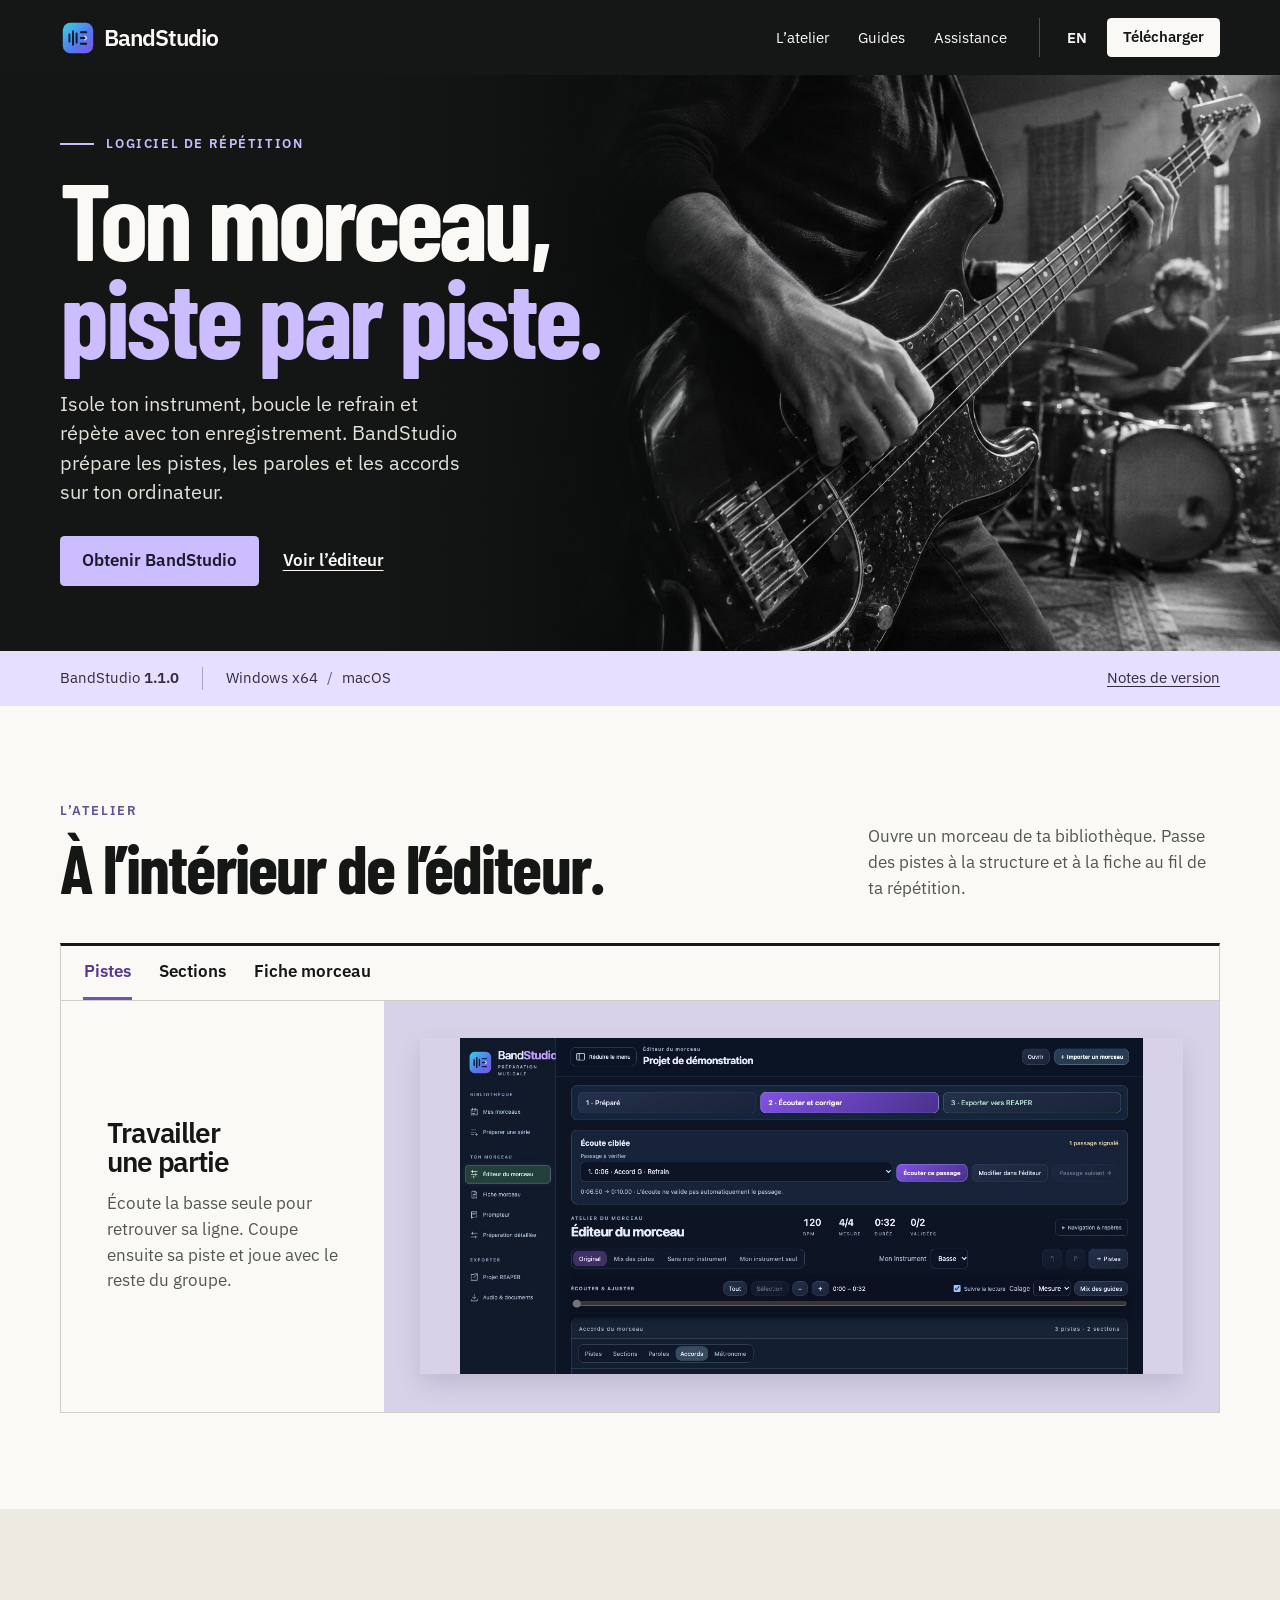
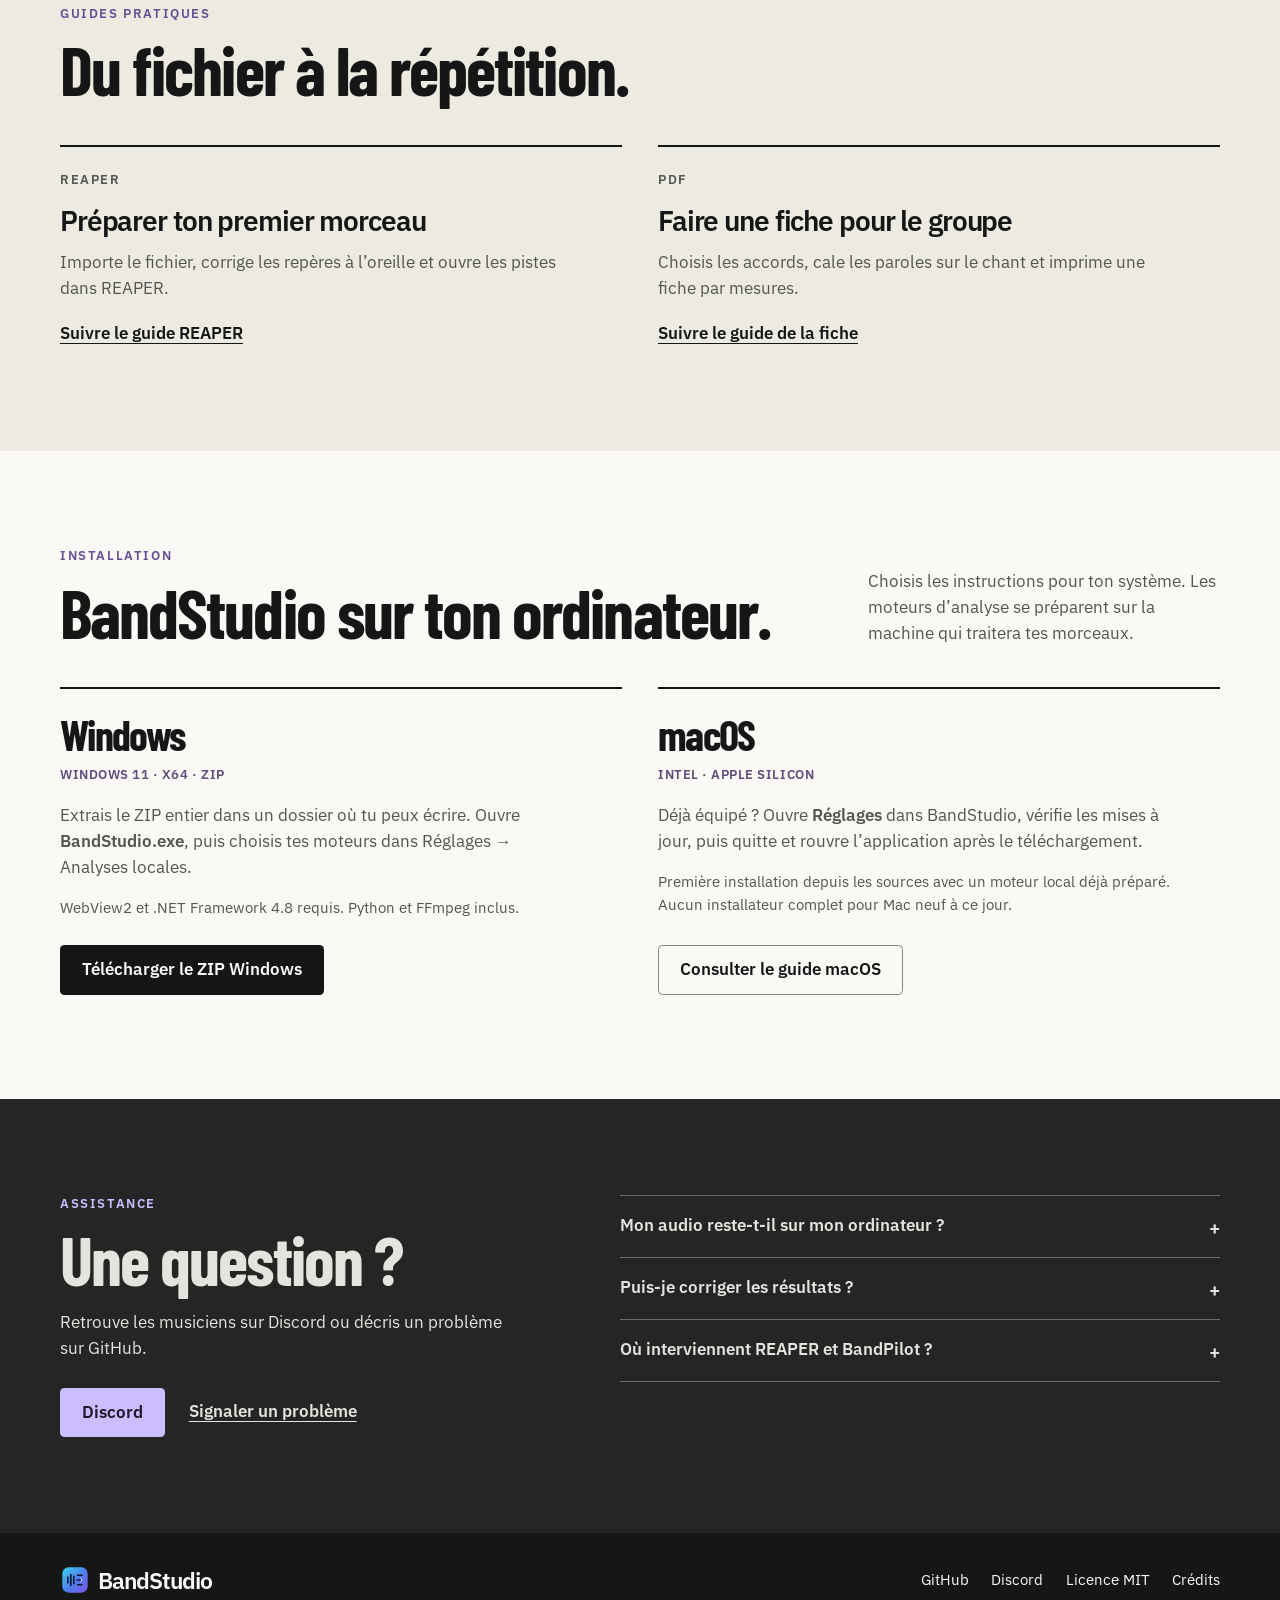
==== commit 6f088f78: "Refondre l’accueil GitHub et le site bilingue de BandStudio" ====
--- a/site/index.html
+++ b/site/index.html
@@ -2,53 +2,78 @@
 <html lang="fr">
 <head>
 <meta charset="utf-8">
-<meta name="viewport" content="width=device-width,initial-scale=1">
-<meta name="theme-color" content="#0b101c">
-<title>BandStudio — séparation d’instruments et export REAPER</title>
-<meta name="description" content="Prépare ton morceau dans BandStudio. Compare les accords, cale les paroles sur le chant, réécoute les passages signalés puis exporte la fiche PDF ou le projet REAPER.">
+<meta name="viewport" content="width=device-width, initial-scale=1">
+<meta name="theme-color" content="#151717">
+<title>BandStudio · Préparer un morceau pour la répétition</title>
+<meta name="description" content="Isole ta partie, répète un passage en boucle et prépare une fiche ou un projet REAPER à partir de ton enregistrement.">
 <link rel="canonical" href="https://herve8940.github.io/BandStudio/">
 <link rel="alternate" hreflang="fr" href="https://herve8940.github.io/BandStudio/">
 <link rel="alternate" hreflang="en" href="https://herve8940.github.io/BandStudio/en.html">
 <link rel="alternate" hreflang="x-default" href="https://herve8940.github.io/BandStudio/">
-<link rel="sitemap" type="application/xml" href="https://herve8940.github.io/BandStudio/sitemap.xml">
-<meta property="og:type" content="website">
-<meta property="og:site_name" content="BandStudio">
-<meta property="og:title" content="BandStudio — séparation d’instruments et export REAPER">
-<meta property="og:description" content="Prépare ton morceau dans BandStudio. Compare les accords, cale les paroles sur le chant, réécoute les passages signalés puis exporte la fiche PDF ou le projet REAPER.">
-<meta property="og:url" content="https://herve8940.github.io/BandStudio/">
-<meta property="og:locale" content="fr_FR">
-<meta property="og:locale:alternate" content="en_US">
-<meta property="og:image" content="https://herve8940.github.io/BandStudio/assets/social.jpg">
-<meta property="og:image:width" content="1280">
-<meta property="og:image:height" content="720">
-<meta property="og:image:type" content="image/jpeg">
-<meta property="og:image:alt" content="BandStudio : illustration du mixage par instrument, sans lecture audio">
-<meta name="twitter:card" content="summary_large_image">
-<meta name="twitter:title" content="BandStudio — séparation d’instruments et export REAPER">
-<meta name="twitter:description" content="Prépare ton morceau dans BandStudio. Compare les accords, cale les paroles sur le chant, réécoute les passages signalés puis exporte la fiche PDF ou le projet REAPER.">
-<meta name="twitter:image" content="https://herve8940.github.io/BandStudio/assets/social.jpg">
-<meta name="twitter:image:alt" content="BandStudio : illustration du mixage par instrument, sans lecture audio">
+<link rel="sitemap" type="application/xml" href="sitemap.xml">
+<meta property="og:type" content="website"><meta property="og:site_name" content="BandStudio">
+<meta property="og:locale" content="fr_FR"><meta property="og:url" content="https://herve8940.github.io/BandStudio/">
+<meta property="og:title" content="BandStudio · Préparer un morceau pour la répétition"><meta property="og:description" content="Isole ta partie, répète un passage en boucle et prépare une fiche ou un projet REAPER à partir de ton enregistrement.">
+<meta property="og:image" content="https://herve8940.github.io/BandStudio/assets/social.jpg"><meta property="og:image:alt" content="Accueil de BandStudio avec une scène de répétition illustrée"><meta name="twitter:card" content="summary_large_image">
 <link rel="icon" href="assets/icon.svg" type="image/svg+xml">
+<link rel="preload" href="assets/fonts/barlow-condensed-latin-700-normal.woff2" as="font" type="font/woff2" crossorigin>
 <link rel="stylesheet" href="style.css">
 <script src="site.js" defer></script>
-<script type="application/ld+json">{"@context": "https://schema.org", "@type": "SoftwareApplication", "@id": "https://herve8940.github.io/BandStudio/#software", "name": "BandStudio", "url": "https://herve8940.github.io/BandStudio/", "operatingSystem": "Windows, macOS", "applicationCategory": "MultimediaApplication", "description": "Prépare ton morceau dans BandStudio. Compare les accords, cale les paroles sur le chant, réécoute les passages signalés puis exporte la fiche PDF ou le projet REAPER.", "image": "https://herve8940.github.io/BandStudio/assets/social.jpg", "downloadUrl": "https://herve8940.github.io/BandStudio/#telecharger", "sameAs": "https://github.com/herve8940/BandStudio", "license": "https://github.com/herve8940/BandStudio/blob/main/LICENSE", "isAccessibleForFree": true, "offers": {"@type": "Offer", "price": "0", "priceCurrency": "EUR"}}</script>
+<script type="application/ld+json">{"@context": "https://schema.org", "@type": "SoftwareApplication", "name": "BandStudio", "url": "https://herve8940.github.io/BandStudio/", "operatingSystem": "Windows, macOS", "applicationCategory": "MultimediaApplication", "description": "Isole ta partie, répète un passage en boucle et prépare une fiche ou un projet REAPER à partir de ton enregistrement.", "softwareVersion": "1.1.0", "license": "https://github.com/herve8940/BandStudio/blob/main/LICENSE", "downloadUrl": "https://herve8940.github.io/BandStudio/#telecharger", "isAccessibleForFree": true}</script>
 </head>
-<body><a class="skip" href="#contenu">Aller au contenu</a><header><a class="brand" href="#"><img src="assets/icon.svg" alt="" width="36" height="36">Band<span>Studio</span></a><nav aria-label="Navigation principale"><a href="#atelier">L’atelier</a><a href="#nouveautes">Nouveautés</a><a href="#groupe">Avec BandPilot</a><a href="https://discord.gg/5UnQPdMUpR">Discord ↗</a><a href="https://github.com/herve8940/BandStudio">GitHub ↗</a></nav><a class="button small" href="#telecharger">Télécharger <span>↓</span></a></header><nav class="languages" aria-label="Langue"><a href="./" lang="fr" hreflang="fr" aria-current="page">Français</a><a href="en.html" lang="en" hreflang="en">English</a></nav>
-<main id="contenu"><section class="hero wrap"><div class="hero-copy"><p class="eyebrow"><span class="live-dot"></span> DE L’ÉCOUTE À LA RÉPÉTITION</p><h1>BandStudio<br><span>Ton morceau.<br>À ta façon.</span></h1><p class="lead">Sépare les instruments, travaille les paroles et les accords.<br>Prépare ta partie et exporte ton morceau dans REAPER.</p><p class="intro">Chant, guitare, basse, claviers ou batterie :<br>BandStudio fait de la place à chaque musicien.</p><div class="actions"><a class="button primary" href="#telecharger">Ouvrir mon atelier <span>↗</span></a><a class="text-link" href="#atelier">Découvrir le fonctionnement <span>↓</span></a></div><div class="hero-facts"><span>Traitement local</span><span>Sans abonnement</span><span>Code ouvert</span></div></div>
-<div class="preview" aria-label="Illustration interactive du mixage par instrument, sans audio"><div class="preview-top"><div><span class="live-dot"></span> MON ATELIER</div><span class="preview-tag">DÉMONSTRATION</span></div><div class="preview-title"><div><p>LE MORCEAU DU SOIR</p><h2>Une place pour toi.</h2></div><span class="tempo">108 <small>BPM</small></span></div><div class="preview-tabs" aria-label="Illustrer un mode d’écoute"><button class="selected" data-mix="all" aria-pressed="true">Tout le groupe</button><button data-mix="minus" aria-pressed="false">Sans la guitare</button><button data-mix="solo" aria-pressed="false">Guitare seule</button></div><div class="sections"><span>Intro</span><span>Couplet</span><span class="current">Refrain</span><span>Pont</span></div><div class="stems" id="demoStems"></div><div class="preview-bottom"><div class="play-symbol" aria-hidden="true">▶</div><strong>01:24 <small>/ 03:42</small></strong><span>100 % <i>·</i> +0 demi-ton</span></div><p class="demo-caption">Aperçu interactif · illustration sans lecture audio</p></div></section>
-<div class="instrument-strip"><div class="wrap"><span>POUR TOUS LES MUSICIENS</span><p>Chanteurs <b>·</b> Guitaristes <b>·</b> Bassistes <b>·</b> Claviéristes <b>·</b> Batteurs</p></div></div>
-<section id="nouveautes" class="wrap section">
-<div class="section-head"><p class="eyebrow">VERSION STABLE · 23 NOVEMBRE 2026</p><h2>Préparer et corriger son morceau</h2></div>
-<div class="workflow-grid">
-<article><h3>Préparer dès l’import</h3><p>Les moteurs installés séparent les instruments, analysent le morceau et préparent les guides. L’éditeur s’ouvre ensuite sur « Écouter et corriger ».</p></article>
-<article><h3>Réécouter un placement</h3><p>Écoute ciblée te conduit au mot, à l’accord ou à la section à vérifier. Écoute l’extrait et ajuste son placement dans le même éditeur.</p></article>
-<article><h3>Retrouver les paroles</h3><p>BandStudio essaie aussi un titre simplifié et les catalogues de plusieurs sites. Les mots sont calés sur le chant de ton enregistrement.</p></article>
-</div>
-<figure class="release-preview"><img src="assets/editor-review.jpg" loading="lazy" width="1280" height="630" alt="Un accord est sélectionné dans Écoute ciblée, au-dessus des onglets de l’éditeur"><figcaption>L’éditeur signale un accord à vérifier à l’entrée du refrain.</figcaption></figure>
-<div class="actions"><a class="button primary" href="tutoriel.html">De l’import à REAPER</a><a class="button" href="fiche-morceau.html">Des paroles à la fiche PDF</a><a class="text-link" href="https://github.com/herve8940/BandStudio/blob/main/docs/RELEASE_2026-11-23.md">Notes de version ↗</a></div>
-</section>
-<section id="atelier" class="wrap section"><div class="section-head"><p class="eyebrow">01 / TON ATELIER MUSICAL</p><h2>Moins de préparation.<br><em>Plus de musique.</em></h2><p>Un fichier audio devient un espace de travail.<br>Tu gardes la main sur les choix musicaux.</p></div><div class="workflow-grid"><article><span class="number">01</span><h3>Retrouve chaque partie.</h3><p>Sépare un morceau en 4 ou 6 pistes. Ajuste les niveaux, isole un instrument ou retire celui que tu joues.</p><div class="mini-signal" aria-hidden="true"><i></i><i></i><i></i><span>→</span><b>CHANT</b><b>BASSE</b><b>GUITARE</b></div></article><article><span class="number">02</span><h3>Prends le temps de jouer.</h3><p>Ralentis sans changer la hauteur, transpose et boucle un passage. Le métronome et le décompte accompagnent tes reprises.</p><div class="mini-loop" aria-hidden="true">↻ <span>Refrain</span><strong>75 <small>%</small></strong></div></article><article><span class="number">03</span><h3>Prépare la suite.</h3><p>Corrige les sections, les accords et les paroles synchronisées. Écoute les passages signalés puis exporte les pistes et les repères dans REAPER.</p><div class="mini-handoff" aria-hidden="true"><span>Projet vérifié</span><b>→ REAPER</b></div></article></div></section>
-<section class="details-section"><div class="wrap details-layout"><div class="sticky-copy"><p class="eyebrow">LES BONS OUTILS, AU BON ENDROIT</p><h2>Écouter.<br>Comprendre.<br><em>Jouer.</em></h2><p>Tout part de ton morceau.<br>Tout reste sur ton ordinateur.</p><a class="text-link" href="https://github.com/herve8940/BandStudio/blob/main/docs/BANDSTUDIO.md">Consulter le guide <span>↗</span></a></div><div class="feature-list"><article><span>♫</span><div><h3>Un accompagnement sur mesure</h3><p>Original, mix, « sans mon instrument » ou solo. Les choix d’écoute suivent le morceau jusqu’à l’export.</p></div></article><article><span>♯</span><div><h3>La bonne tonalité, ton tempo</h3><p>Vitesse de 50 à 150 %, transposition de −12 à +12 demi-tons, tonalité détectée et accords adaptés au capo.</p></div></article><article><span>▤</span><div><h3>Les mots et les accords au bon moment</h3><p>Transcription locale, références de paroles gratuites sans compte et accords comparés à ton enregistrement. Les corrections et le recalage restent modifiables ; tes fichiers LRC ou SRT sont aussi acceptés.</p></div></article><article><span>◴</span><div><h3>Des repères dans les oreilles</h3><p>Click, décompte, annonces de sections et repères personnels. Contrôle volume, mute, solo et placement sur chaque piste de guidage.</p></div></article><article><span>↗</span><div><h3>Un travail qui t’appartient</h3><p>Exports audio, pistes séparées, paroles, fiche PDF et projet REAPER avec les médias. Tes fichiers sources sont conservés.</p></div></article></div></div></section>
-<section id="groupe" class="wrap section ecosystem"><p class="eyebrow">DEUX APPLICATIONS, UN MÊME GROUPE</p><h2>Prépare dans BandStudio.<br><em>Retrouve le groupe avec BandPilot.</em></h2><p class="ecosystem-intro">Deux outils complémentaires, avec le même esprit :<br>des commandes lisibles et la musique au premier plan.</p><div class="ecosystem-flow"><article class="studio-card"><span class="product-step">AVANT LA RÉPÉTITION</span><h3>Band<span>Studio</span></h3><p>Stems, parties à travailler,<br>click et repères musicaux.</p><span class="product-label">L’atelier du morceau</span></article><div class="handoff"><span>→</span><strong>REAPER</strong><small>Projet & médias</small><span>→</span></div><article class="pilot-card"><span class="product-step">AVEC LE GROUPE</span><h3>Band<span>Pilot</span></h3><p>Console, balances guidées,<br>retours et répétitions.</p><a href="https://herve8940.github.io/BandPilot/" class="text-link">Découvrir BandPilot ↗</a></article></div><p class="ecosystem-note">Chaque application fonctionne indépendamment. REAPER fait le lien avec les morceaux préparés.</p></section>
-<section id="telecharger" class="download-section"><div class="wrap download-layout"><div><p class="eyebrow">À TOI DE JOUER</p><h2>Le prochain morceau<br><em>commence ici.</em></h2><p>BandStudio est gratuit et open source.<br>Choisis ton système pour commencer.</p><div class="actions"><a class="button primary" href="https://github.com/herve8940/BandStudio/releases/latest/download/BandStudio-1.1.0-Windows-x64.zip">↓ Windows 64 bits</a><a class="button" href="https://github.com/herve8940/BandStudio/blob/main/docs/BANDSTUDIO.md#macos">Installation macOS ↗</a></div><p class="download-note">Sous Windows, extrais tout le ZIP puis lance BandStudio.exe avec WebView2 installé. Sur Mac Intel ou Apple Silicon, les mises à jour s’appliquent aux installations existantes. Le guide macOS décrit la première installation depuis les sources.</p><a class="text-link" href="https://github.com/herve8940/BandStudio/releases/latest">Versions et notes de publication ↗</a></div><div class="faq"><details open><summary>Faut-il une connexion internet ?</summary><p>Oui pour installer les moteurs, télécharger les mises à jour et chercher paroles/accords. Le traitement audio et le recalage restent locaux ; les recherches envoient les informations d’identification du morceau, pas ton audio. Les références déjà enregistrées peuvent être réutilisées.</p></details><details><summary>Les résultats de l’IA sont-ils définitifs ?</summary><p>Non. La séparation peut laisser des résidus et les accords, paroles ou sections peuvent demander une correction. Écoute les passages signalés. BandStudio vérifie les médias avant l’export REAPER.</p></details><details><summary>Quelles sont les limites actuelles ?</summary><p>Les modèles disponibles déterminent les instruments séparables. Les sous-pistes avancées de tous les instruments ne sont pas proposées. Le matériel audio Windows et les moteurs facultatifs doivent être vérifiés sur ton ordinateur.</p></details><details><summary>Comment signaler un problème ?</summary><p>Dans Réglages, exporte un diagnostic et ouvre « Signaler un bug sur GitHub ». Vérifie le fichier avant de le joindre. Les logs restent locaux jusqu’à ton partage.</p></details><details><summary>Et les licences des modèles ?</summary><p>Le code BandStudio est sous licence MIT. Les composants conservent leurs licences ; certains modèles facultatifs de structure ou de batterie sont réservés à un usage non commercial. <a href="https://github.com/herve8940/BandStudio/blob/main/THIRD_PARTY_NOTICES.md">Lire les licences.</a></p></details></div></div></section></main>
-<section id="communaute" class="wrap section ecosystem"><p class="eyebrow">ENTRAIDE · BUGS · IDÉES</p><h2>Préparer sa musique.<br><em>Avancer ensemble.</em></h2><p class="ecosystem-intro">Rejoins le serveur BandStudio : démarrage, aide entre musiciens, suggestions et nouvelles versions. Une communauté dédiée, en français et en anglais.</p><a class="button primary" href="https://discord.gg/5UnQPdMUpR">Rejoindre le Discord BandStudio ↗</a><p>Un bug ? Dans l’application, ouvre <strong>Aide & Discord</strong>, prépare et relis ton rapport, puis copie-le dans le salon des bugs. Aucun morceau n’est joint.</p></section><footer class="wrap"><a class="brand" href="#"><img src="assets/icon.svg" alt="" width="30" height="30">Band<span>Studio</span></a><p>Par des musiciens, pour la musique.<br><small>BandStudio est issu de ReaCue</small></p><div><a href="https://discord.gg/5UnQPdMUpR">Discord</a><a href="https://github.com/herve8940/BandStudio">Code source</a><a href="https://github.com/herve8940/BandStudio/issues/new/choose">Signaler un bug</a><a href="https://herve8940.github.io/BandPilot/">BandPilot ↗</a><a href="sitemap.xml">Plan du site</a></div></footer></body></html>
+<body><a class="skip" href="#contenu">Aller au contenu</a>
+<header class="top"><div class="wrap mast">
+  <a class="brand" href="./" aria-label="Accueil BandStudio"><img src="assets/icon.svg" alt="" width="36" height="36">BandStudio</a>
+  <nav aria-label="Navigation principale"><a href="./#atelier">L’atelier</a><a href="./#guides">Guides</a><a href="./#communaute">Assistance</a></nav>
+  <div class="mast-end"><a class="lang" href="en.html" lang="en" hreflang="en" aria-label="Read in English">EN</a><a class="button small" href="./#telecharger">Télécharger</a></div>
+</div></header>
+<main id="contenu">
+  <section class="hero" aria-labelledby="hero-title">
+    <div class="hero-photo"><img src="assets/rehearsal.jpg" alt="" fetchpriority="high" width="1500" height="1000"></div>
+    <div class="wrap hero-inner"><div class="hero-copy">
+      <p class="kicker">Logiciel de répétition</p>
+      <h1 id="hero-title">Ton morceau,<br><em>piste par piste.</em></h1>
+      <p class="hero-lead">Isole ton instrument, boucle le refrain et répète avec ton enregistrement. BandStudio prépare les pistes, les paroles et les accords sur ton ordinateur.</p>
+      <div class="actions"><a class="button main" href="#telecharger">Obtenir BandStudio</a><a class="under" href="#atelier">Voir l’éditeur</a></div>
+    </div></div>
+  </section>
+  <div class="edition" id="nouveautes"><div class="wrap edition-inner"><span>BandStudio <b>1.1.0</b></span><span>Windows x64 <i> / </i> macOS</span><a href="https://github.com/herve8940/BandStudio/blob/main/docs/RELEASE_2026-11-24.md">Notes de version</a></div></div>
+  <section id="atelier" class="wrap section workspace">
+    <div class="section-intro"><div><p class="kicker">L’atelier</p><h2>À l’intérieur de l’éditeur.</h2></div><p>Ouvre un morceau de ta bibliothèque. Passe des pistes à la structure et à la fiche au fil de ta répétition.</p></div>
+    <div class="viewer"><nav class="view-switch" aria-label="Vues de l’éditeur"><a href="#view-0" data-view="0">Pistes</a><a href="#view-1" data-view="1">Sections</a><a href="#view-2" data-view="2">Fiche morceau</a></nav>
+      <article id="view-0" class="work-view" data-panel="0">
+        <div class="view-copy"><h3>Travailler une partie</h3><p>Écoute la basse seule pour retrouver sa ligne. Coupe ensuite sa piste et joue avec le reste du groupe.</p></div>
+        <figure class="release-preview"><a href="assets/editor-review.jpg" aria-label="Agrandir la capture · Pistes"><img src="assets/editor-review.jpg" alt="Éditeur de BandStudio avec les pistes et les passages à réécouter" loading="lazy"></a></figure>
+      </article>
+<article id="view-1" class="work-view" data-panel="1">
+        <div class="view-copy"><h3>Reprendre au bon endroit</h3><p>Compare les repères proposés à ce que tu entends. Ajuste le départ du refrain, puis mets ce passage en boucle.</p></div>
+        <figure class="release-preview"><a href="assets/structure-comparison.png" aria-label="Agrandir la capture · Sections"><img src="assets/structure-comparison.png" alt="Comparaison des sections avant et après préparation" loading="lazy"></a></figure>
+      </article>
+<article id="view-2" class="work-view" data-panel="2">
+        <div class="view-copy"><h3>Lire les accords en jouant</h3><p>Cale les paroles et les accords sur les mesures. Emporte ta grille en répétition grâce à l’export PDF.</p></div>
+        <figure class="release-preview"><a href="assets/sheet-pickup.jpg" aria-label="Agrandir la capture · Fiche morceau"><img src="assets/sheet-pickup.jpg" alt="Grille avec une entrée de refrain au quatrième temps" loading="lazy"></a></figure>
+      </article>
+    </div>
+  </section>
+  <section id="guides" class="guide-band"><div class="wrap section">
+    <div class="section-intro"><div><p class="kicker">Guides pratiques</p><h2>Du fichier à la répétition.</h2></div></div>
+    <div class="guide-cards">
+      <article><p class="guide-tag">REAPER</p><h3>Préparer ton premier morceau</h3><p>Importe le fichier, corrige les repères à l’oreille et ouvre les pistes dans REAPER.</p><a href="tutoriel.html">Suivre le guide REAPER</a></article>
+      <article><p class="guide-tag">PDF</p><h3>Faire une fiche pour le groupe</h3><p>Choisis les accords, cale les paroles sur le chant et imprime une fiche par mesures.</p><a href="fiche-morceau.html">Suivre le guide de la fiche</a></article>
+    </div>
+  </div></section>
+  <section id="telecharger" class="wrap section downloads">
+    <div class="section-intro"><div><p class="kicker">Installation</p><h2>BandStudio sur ton ordinateur.</h2></div><p>Choisis les instructions pour ton système. Les moteurs d’analyse se préparent sur la machine qui traitera tes morceaux.</p></div>
+    <div class="platforms"><article><h3>Windows</h3><p class="spec">Windows 11 · x64 · ZIP</p>
+      <p>Extrais le ZIP entier dans un dossier où tu peux écrire. Ouvre <strong>BandStudio.exe</strong>, puis choisis tes moteurs dans Réglages → Analyses locales.</p>
+      <p class="fine">WebView2 et .NET Framework 4.8 requis. Python et FFmpeg inclus.</p>
+      <a class="button dark" href="https://github.com/herve8940/BandStudio/releases/latest/download/BandStudio-1.1.0-Windows-x64.zip">Télécharger le ZIP Windows</a></article>
+    <article><h3>macOS</h3><p class="spec">Intel · Apple Silicon</p><p>Déjà équipé ? Ouvre <strong>Réglages</strong> dans BandStudio, vérifie les mises à jour, puis quitte et rouvre l’application après le téléchargement.</p><p class="fine">Première installation depuis les sources avec un moteur local déjà préparé. Aucun installateur complet pour Mac neuf à ce jour.</p><a class="button outline" href="https://github.com/herve8940/BandStudio/blob/main/docs/BANDSTUDIO.md#macos">Consulter le guide macOS</a></article></div>
+  </section>
+  <section id="communaute" class="more"><div class="wrap section support-grid"><div><p class="kicker">Assistance</p><h2>Une question ?</h2><p>Retrouve les musiciens sur Discord ou décris un problème sur GitHub.</p><div class="actions"><a class="button main" href="https://discord.gg/5UnQPdMUpR">Discord</a><a class="under" href="https://github.com/herve8940/BandStudio/issues/new/choose">Signaler un problème</a></div></div>
+    <div class="faq"><details><summary>Mon audio reste-t-il sur mon ordinateur ?</summary><p>Les analyses traitent ton enregistrement localement. Les recherches de paroles, d’accords et de pochettes utilisent le titre et l’artiste sur Internet.</p></details>
+    <details><summary>Puis-je corriger les résultats ?</summary><p>Oui. Réécoute les passages signalés, déplace un repère, corrige un accord ou recale les paroles dans l’éditeur avant de partager ta fiche.</p></details>
+    <details id="groupe"><summary>Où interviennent REAPER et BandPilot ?</summary><p>BandStudio prépare les morceaux. REAPER ouvre le projet audio exporté. Pour les balances et les retours de scène, le projet compagnon est <a href="https://herve8940.github.io/BandPilot/">BandPilot</a>.</p></details></div>
+  </div></section>
+</main><footer><div class="wrap foot"><a class="brand" href="./"><img src="assets/icon.svg" alt="" width="30" height="30">BandStudio</a>
+    <nav aria-label="Pied de page"><a href="https://github.com/herve8940/BandStudio">GitHub</a><a href="https://discord.gg/5UnQPdMUpR">Discord</a><a href="https://github.com/herve8940/BandStudio/blob/main/LICENSE">Licence MIT</a><a href="https://github.com/herve8940/BandStudio/blob/main/THIRD_PARTY_NOTICES.md">Crédits</a></nav></div></footer></body></html>
--- a/site/style.css
+++ b/site/style.css
@@ -1,11 +1,151 @@
-:root{color-scheme:dark;--bg:#0b101c;--panel:#121c2d;--line:#2b354d;--text:#eef1f9;--muted:#a7b3cc;--purple:#bb9aff;--cyan:#60d5dc;font-family:Inter,ui-sans-serif,system-ui,-apple-system,BlinkMacSystemFont,"Segoe UI",sans-serif}*{box-sizing:border-box}html{scroll-behavior:smooth;scroll-padding-top:90px}body{margin:0;background:var(--bg);color:var(--text);font-size:16px;line-height:1.65}a{color:inherit;text-decoration:none}button{font:inherit;cursor:pointer}a:focus-visible,button:focus-visible,summary:focus-visible{outline:3px solid var(--cyan);outline-offset:5px}button{touch-action:manipulation}.skip{position:absolute;top:-60px;left:20px;background:white;color:black;padding:8px;z-index:10}.skip:focus{top:10px}.wrap{width:min(1200px,calc(100% - 80px));margin:auto}header{height:94px;border-bottom:1px solid #ffffff0d;display:flex;align-items:center;justify-content:space-between;gap:24px;padding:0 max(40px,calc((100vw - 1200px)/2));background:#0b101ce8}.brand{display:inline-flex;align-items:center;font-size:24px;letter-spacing:-1px;font-weight:650;white-space:nowrap}.brand img{margin-right:12px}.brand span{color:var(--purple)}nav{display:flex;gap:30px;color:#c1cadd;font-size:13px}nav a:hover,.text-link:hover{color:white}.button{display:inline-flex;align-items:center;justify-content:center;gap:26px;background:#1a2438;border:1px solid #45506a;border-radius:9px;padding:14px 20px;font-size:13px;font-weight:650;transition:background .15s}.button:hover{background:#2b3650}.button.primary{background:#a586ed;border-color:#c3a8ff;color:#101528}.button.primary:hover{background:#c5acff}.button.small{padding:9px 14px;font-size:12px}.hero{display:grid;grid-template-columns:1fr 1.08fr;gap:55px;align-items:center;padding-top:95px;padding-bottom:95px;min-height:740px}.eyebrow{font-size:10px;font-weight:650;letter-spacing:2px;color:#b7c3d9;margin:0 0 28px}.live-dot{display:inline-block;background:var(--cyan);width:6px;height:6px;border-radius:50%;margin-right:8px;box-shadow:0 0 14px #60d5dc66}h1{font-size:clamp(48px,5.2vw,72px);font-weight:600;line-height:1.07;letter-spacing:-3px;margin:0 0 28px}h1 span{color:var(--purple)}p{margin:0 0 20px;color:var(--muted)}.lead{font-size:17px;color:#d2d9e9;line-height:1.7}.intro{font-size:13px;line-height:1.8;margin-top:18px}.actions{display:flex;align-items:center;flex-wrap:wrap;gap:22px;margin:30px 0}.text-link{font-size:12px;color:#c4cfdf;display:inline-flex;align-items:center;gap:15px}.hero-facts{display:flex;gap:20px;flex-wrap:wrap;font-size:10px;color:#8d9bb6;letter-spacing:.3px}.hero-facts span:before{content:'✓';color:#79b9ac;margin-right:6px}.preview{position:relative;background:#111a2b;border:1px solid #485272;border-radius:16px;padding:23px;box-shadow:0 32px 90px #0005,0 0 90px #8866cf0b;transform:rotate(-1.2deg)}.preview-top{display:flex;justify-content:space-between;align-items:center;font-size:9px;letter-spacing:1.3px;color:#a2b1ce;border-bottom:1px solid var(--line);padding-bottom:18px}.preview-tag{font-size:8px;letter-spacing:1px;color:#8392ad}.preview-title{display:flex;justify-content:space-between;align-items:center;margin:22px 0}.preview-title p{font-size:8px;letter-spacing:1.5px;margin:0 0 4px}.preview-title h2{font-size:23px;font-weight:550;letter-spacing:-.6px;margin:0}.tempo{font-size:24px;color:#d5ddec;line-height:1}.tempo small{display:block;font-size:8px;color:#7d8ead;text-align:right;margin-top:5px}.preview-tabs{display:flex;padding:4px;background:#0b1322;border:1px solid #2d3951;border-radius:8px;gap:4px}.preview-tabs button{flex:1;font-size:10px;background:none;color:#a6b4ce;border:0;border-radius:5px;padding:9px 5px}.preview-tabs button.selected{background:#463563;color:#ecdfff}.sections{display:flex;margin:19px 0 9px;padding-left:100px;gap:3px;font-size:8px;color:#8798ba}.sections span{flex:1;padding:4px 5px;background:#24304a;border-radius:3px}.sections .current{background:#604489;color:#efe3ff}.stem{display:grid;grid-template-columns:93px 1fr;align-items:center;gap:7px;height:55px;border-bottom:1px solid #233047;transition:opacity .2s}.stem-label{font-size:10px;display:flex;align-items:center;gap:9px}.stem-label i{width:3px;height:18px;border-radius:3px;background:var(--stem)}.stem svg{width:100%;height:42px;background:repeating-linear-gradient(90deg,transparent 0 24.9%,#ffffff09 25% 25.2%)}.stem path{stroke:var(--stem);stroke-width:1.6}.stem.dimmed{opacity:.18}.preview-bottom{display:flex;gap:14px;align-items:center;margin-top:22px}.play-symbol{width:34px;height:34px;border-radius:50%;display:grid;place-items:center;background:#9f7adf;font-size:13px;padding-left:2px}.preview-bottom strong{font-size:18px;font-weight:500;letter-spacing:-.8px}.preview-bottom small{font-size:10px;color:#8493af;font-weight:400;letter-spacing:0}.preview-bottom>span{margin-left:auto;font-size:9px;color:#a1b2d3}.preview-bottom i{font-style:normal;margin:0 8px;color:#44526e}.demo-caption{font-size:9px;text-align:center;margin:20px 0 -7px;color:#7786a2}.instrument-strip{border-block:1px solid #273149;background:#101827}.instrument-strip .wrap{display:flex;align-items:center;justify-content:space-between;gap:18px;padding:26px 0}.instrument-strip span{font-size:9px;letter-spacing:1.7px;color:#7e8ba6}.instrument-strip p{font-size:13px;margin:0;color:#c7d0e3}.instrument-strip b{color:#705991;font-weight:400;margin:0 17px}.section{padding-top:100px;padding-bottom:100px}h2{font-size:clamp(31px,4vw,46px);line-height:1.18;letter-spacing:-1.7px;font-weight:550;margin:0 0 23px}em{font-style:normal;color:#b3a0d5}.section-head{display:grid;grid-template-columns:1fr 1fr;align-items:end;column-gap:100px}.section-head .eyebrow{grid-column:1/-1}.section-head p:last-child{font-size:14px;max-width:410px;margin-bottom:28px}.workflow-grid{display:grid;grid-template-columns:repeat(3,1fr);gap:36px;margin-top:42px}.workflow-grid article{border-top:1px solid #424058;padding-top:22px}.number{color:var(--purple);font-size:12px;letter-spacing:1px}h3{font-size:18px;letter-spacing:-.3px;font-weight:550;margin:14px 0}.workflow-grid p{font-size:13px;line-height:1.8;min-height:100px}.mini-signal,.mini-loop,.mini-handoff{display:flex;align-items:center;gap:7px;height:72px;background:#131d30;border:1px solid #293450;border-radius:8px;padding:15px}.mini-signal i{height:23px;width:4px;background:#997bd0;border-radius:3px}.mini-signal i:nth-child(2){height:40px}.mini-signal span{margin:0 8px;color:#7789a9}.mini-signal b{font-size:7px;letter-spacing:.5px;background:#253047;border:1px solid #3c4960;padding:4px;border-radius:4px;font-weight:500}.mini-loop{color:var(--purple);font-size:24px;gap:17px}.mini-loop span{font-size:12px;color:#d4c8e9}.mini-loop strong{margin-left:auto;font-weight:450}.mini-loop small{font-size:10px}.mini-handoff{justify-content:space-between;font-size:11px}.mini-handoff span{color:#82c8b2}.mini-handoff b{font-weight:500;color:#b3c3df}.details-section{padding:90px 0;background:#101726;border-block:1px solid #273149}.details-layout{display:grid;grid-template-columns:1fr 1.22fr;gap:100px}.sticky-copy>p:not(.eyebrow){font-size:14px}.sticky-copy h2{font-size:52px;line-height:1.15}.feature-list article{display:flex;gap:26px;padding:24px 0;border-bottom:1px solid #2a344b}.feature-list article:first-child{padding-top:0}.feature-list article>span{font-size:25px;color:#ac8add;min-width:30px}.feature-list h3{margin:0 0 10px;font-size:17px}.feature-list p{font-size:13px;margin:0;line-height:1.8}.ecosystem{text-align:center}.ecosystem-intro{font-size:14px}.ecosystem-flow{display:grid;grid-template-columns:1fr 140px 1fr;align-items:center;margin:42px auto 22px;max-width:970px;text-align:left}.ecosystem-flow article{padding:35px;border:1px solid #514361;border-radius:13px;background:linear-gradient(145deg,#201a32,#111a2a)}.ecosystem-flow .pilot-card{border-color:#2b505c;background:linear-gradient(145deg,#142a32,#111a2a)}.product-step{font-size:8px;letter-spacing:1.6px;color:#abb6ca}.ecosystem-flow h3{font-size:32px;letter-spacing:-1.2px;margin:18px 0}.studio-card h3 span{color:#b294ef}.pilot-card h3 span{color:var(--cyan)}.ecosystem-flow p{font-size:14px;margin-bottom:25px}.product-label{font-size:11px;color:#bda4e3}.handoff{display:flex;flex-direction:column;text-align:center;align-items:center;color:#7f8ba3}.handoff span{font-size:28px;color:#796691}.handoff strong{font-size:11px;letter-spacing:1.4px;font-weight:500;color:#d4dcec}.handoff small{font-size:9px}.ecosystem-note{font-size:11px;color:#8292ad}.download-section{padding:85px 0;border-block:1px solid #302e47;background:radial-gradient(ellipse at 0% 0%,#30213d55,transparent 60%),#101624}.download-layout{display:grid;grid-template-columns:1.1fr 1fr;gap:85px}.download-layout>div>p{font-size:14px}.download-layout .download-note{max-width:470px;font-size:11px;line-height:1.8;color:#8e9db7}.faq details{padding:20px 0;border-bottom:1px solid #30384b}.faq summary{cursor:pointer;font-size:13px;color:#d8dfec;list-style:none;display:flex;justify-content:space-between;gap:20px}.faq summary:after{content:'+';color:#a58bc9}.faq details[open] summary:after{content:'−'}.faq p{font-size:12px;line-height:1.8;margin:14px 0 0}.faq a{text-decoration:underline;text-underline-offset:3px}footer{display:flex;justify-content:space-between;align-items:center;gap:30px;padding-top:40px;padding-bottom:40px}footer p{font-size:11px;margin:0}footer small{font-size:10px;color:#7786a3}footer>div{display:flex;gap:20px;font-size:10px;color:#a6b2ca}
-@media(min-width:1500px){.hero{min-height:800px}}@media(max-width:1050px){.hero{gap:30px}.hero .actions{gap:15px}.preview{padding:18px}.wrap{width:calc(100% - 50px)}header{padding-inline:25px}.instrument-strip b{margin:0 8px}.details-layout{gap:50px}.workflow-grid{gap:20px}.download-layout{gap:45px}.mini-signal{gap:4px}.mini-signal span{margin:0 3px}}@media(max-width:780px){header{height:76px}nav{display:none}.brand{font-size:20px}.hero{grid-template-columns:1fr;padding-top:55px;padding-bottom:60px;gap:45px}.hero-copy br{display:initial}h1{font-size:60px}.preview{transform:none;max-width:600px;width:100%;margin:auto;padding:22px}.instrument-strip .wrap{flex-direction:column;align-items:flex-start;padding-block:20px}.instrument-strip p{font-size:11px}.section{padding-block:65px}.section-head,.workflow-grid,.details-layout,.download-layout{grid-template-columns:1fr;gap:25px}.section-head{gap:0}.section-head .eyebrow{margin-bottom:22px}.workflow-grid{gap:30px;margin-top:25px}.workflow-grid p{min-height:0}.workflow-grid article{max-width:none}.details-section{padding-block:60px}.sticky-copy h2{font-size:45px}.ecosystem-flow{grid-template-columns:1fr;margin-top:30px}.handoff{flex-direction:row;justify-content:center;gap:20px;padding:25px}.handoff span{transform:rotate(90deg)}.ecosystem-flow article{padding:30px}.download-section{padding-block:60px}footer{flex-wrap:wrap;padding-block:30px}footer>div{flex-wrap:wrap}.preview-bottom>span{font-size:8px}.hero-facts{gap:15px}}@media(max-width:400px){.wrap{width:calc(100% - 32px)}header{padding-inline:16px}.brand img{width:28px;height:28px;margin-right:7px}header .small{padding:8px;font-size:10px}.hero h1{font-size:52px}.preview{padding:15px}.preview-tabs button{font-size:9px}.sections{padding-left:80px}.stem{grid-template-columns:73px 1fr}.stem-label{font-size:9px}.instrument-strip b{margin:0 4px}.instrument-strip p{line-height:2}.preview-bottom{gap:10px}.preview-bottom strong{font-size:16px}}
-@media(prefers-reduced-motion:reduce){html{scroll-behavior:auto}*{transition:none!important}}
-
-/* Keep the language choice available on mobile as well as desktop. */
-.languages{display:flex;justify-content:center;flex-wrap:wrap;gap:24px;padding:12px 20px;border-bottom:1px solid #273149;font-size:13px}
-.languages [aria-current="page"]{color:white;text-decoration:underline;text-underline-offset:5px}
-
-.release-preview{margin:30px 0}.release-preview img{display:block;width:100%;height:auto;border:1px solid #41536c;border-radius:15px}.release-preview figcaption{font-size:12px;line-height:1.7;color:#9aadc7;margin-top:10px}
-
-@media(max-width:780px){header{height:auto;flex-wrap:wrap;padding-block:18px;gap:16px}header nav{display:flex;order:3;width:100%;flex-wrap:wrap;gap:12px 22px}}
+@font-face {
+  font-family: "Barlow Condensed"; font-style: normal; font-weight: 700; font-display: swap;
+  src: url("assets/fonts/barlow-condensed-latin-700-normal.woff2") format("woff2");
+}
+@font-face {
+  font-family: "IBM Plex Sans"; font-style: normal; font-weight: 400; font-display: swap;
+  src: url("assets/fonts/ibm-plex-sans-latin-400-normal.woff2") format("woff2");
+}
+@font-face {
+  font-family: "IBM Plex Sans"; font-style: normal; font-weight: 600; font-display: swap;
+  src: url("assets/fonts/ibm-plex-sans-latin-600-normal.woff2") format("woff2");
+}
+:root {
+  --ink: #151717; --paper: #faf9f5; --white: #fff; --mute: #535651;
+  --rule: #cecec5; --lilac: #cbbdff; --on-dark: #e4e3de;
+  --display: "Barlow Condensed", "Arial Narrow", sans-serif;
+  font-family: "IBM Plex Sans", Arial, sans-serif; line-height: 1.55;
+  color: var(--ink); background: var(--paper);
+}
+* { box-sizing: border-box; }
+body, h1, h2, h3, p, figure { margin: 0; }
+html { scroll-padding-top: 1rem; }
+body { font-size: 1.04rem; }
+[hidden] { display: none !important; }
+a { color: inherit; text-underline-offset: .22em; text-decoration-thickness: 1px; }
+a:hover { text-decoration-thickness: 2px; }
+:focus-visible { outline: 3px solid #8161de; outline-offset: 5px; }
+img { display: block; max-width: 100%; }
+button { font: inherit; cursor: pointer; }
+.wrap { width: min(1160px, calc(100% - 7.5rem)); margin-inline: auto; }
+.section { padding-block: clamp(4rem, 7.5vw, 6.75rem); }
+h1, h2, h3 { line-height: 1.03; text-wrap: balance; }
+h1, h2 { font-family: var(--display); font-weight: 700; }
+h2 { font-size: clamp(2.8rem, 5.4vw, 5rem); letter-spacing: -.028em; }
+h3 { font-size: clamp(1.4rem, 2.2vw, 2rem); font-weight: 600; letter-spacing: -.04em; }
+p { text-wrap: pretty; }
+.skip { position: absolute; z-index: 6; left: 1rem; top: -8rem; padding: .7rem 1rem; background: white; color: var(--ink); }
+.skip:focus { top: .5rem; }
+.top, footer { background: var(--ink); color: var(--paper); }
+.mast { min-height: 4.7rem; display: flex; align-items: center; gap: 2rem; }
+.brand { display: inline-flex; align-items: center; gap: .52rem; font-size: 1.46rem; letter-spacing: -.055em; font-weight: 600; text-decoration: none; }
+.mast nav, .mast-end, .foot nav { display: flex; align-items: center; gap: 1.8rem; }
+.mast nav { margin-left: auto; }
+.mast nav a, .lang, .foot nav a { font-size: .94rem; text-decoration: none; }
+.mast nav a:hover, .lang:hover, .foot nav a:hover { color: var(--lilac); text-decoration: underline; }
+.mast-end { gap: 1.25rem; border-left: 1px solid #4c4d47; padding-left: 1.65rem; }
+.lang { font-weight: 600; }
+.button { display: inline-flex; align-items: center; justify-content: center; min-height: 3.1rem; padding: .72rem 1.3rem; border: 1px solid transparent; border-radius: .28rem; font-weight: 600; line-height: 1.28; text-decoration: none; }
+.button.small { min-height: 2.42rem; padding: .45rem .95rem; background: var(--paper); color: var(--ink); font-size: .92rem; }
+.button.main { background: var(--lilac); color: #1e192b; }
+.button.dark { background: var(--ink); color: var(--paper); }
+.button.outline { border-color: #838781; }
+.button:hover { background: #e1d8ff; color: #20182f; border-color: #9783d4; }
+.actions { display: flex; flex-wrap: wrap; align-items: center; gap: 1.5rem; }
+.under { font-weight: 600; }
+.hero { position: relative; isolation: isolate; overflow: hidden; background: #141616; color: var(--paper); }
+.hero-photo { position: absolute; inset: 0 0 0 30%; z-index: -1; }
+.hero-photo img { width: 100%; height: 100%; object-fit: cover; object-position: 65% 53%; }
+.hero-photo::after { content: ""; position: absolute; inset: 0; background: linear-gradient(90deg,#141616 0%,rgb(20 22 22 / .83) 13%,rgb(20 22 22 / .23) 37%,transparent 64%); }
+.hero-inner { min-height: clamp(32rem, 41vw, 43rem); display: flex; align-items: center; }
+.hero-copy { padding-block: 3.75rem 4.1rem; max-width: min(56%, 41rem); }
+.kicker, .guide-tag, .spec, .guide-end > p { font-size: .83rem; line-height: 1.35; font-weight: 600; letter-spacing: .12em; text-transform: uppercase; }
+.hero .kicker { color: var(--lilac); display: flex; gap: .8rem; align-items: center; }
+.hero .kicker::before { content: ""; width: 2.1rem; height: 2px; background: currentColor; }
+.hero h1 { margin: 1rem 0 1.5rem; font-size: clamp(4.8rem, 8.5vw, 8rem); letter-spacing: -.032em; line-height: .9; }
+.hero h1 em { color: var(--lilac); font-style: normal; }
+.hero-lead { color: #e2e2da; max-width: 26rem; font-size: clamp(1.07rem, 1.55vw, 1.3rem); line-height: 1.48; }
+.hero .actions { margin-top: 1.85rem; }
+.edition { background: #e6dfff; color: #332c41; }
+.edition-inner { display: flex; align-items: center; min-height: 3.45rem; gap: 1.45rem; font-size: .91rem; }
+.edition-inner > span + span { border-left: 1px solid #afa2c8; padding-left: 1.45rem; }
+.edition-inner i { font-style: normal; color: #6c617f; margin-inline: .3rem; }
+.edition-inner a { margin-left: auto; }
+.section-intro { display: flex; align-items: flex-end; justify-content: space-between; gap: 2rem; margin-bottom: 2.55rem; }
+.section-intro > p { color: var(--mute); flex: 0 1 22rem; }
+.section-intro .kicker, .more .kicker { color: #635194; margin-bottom: .65rem; }
+.viewer { border: 1px solid var(--rule); border-top: 3px solid var(--ink); }
+.view-switch { display: flex; flex-wrap: wrap; padding-inline: 1.4rem; gap: 1.65rem; border-bottom: 1px solid var(--rule); }
+.view-switch a { display: block; padding: .85rem .05rem .72rem; border-bottom: 3px solid transparent; font-weight: 600; text-decoration: none; }
+.view-switch a[aria-current], .view-switch a:hover { border-color: #7152b7; color: #583891; }
+.work-view { display: grid; grid-template-columns: minmax(13rem,.62fr) minmax(0,1.6fr); }
+.work-view + .work-view { border-top: 1px solid var(--rule); }
+.view-copy { padding: clamp(1.35rem,3.6vw,3.4rem); align-self: center; }
+.view-copy p, .guide-cards p:not(.guide-tag), .platforms p:not(.spec) { margin-top: .95rem; }
+.view-copy p, .guide-cards p, .platforms p { color: var(--mute); }
+.release-preview { min-width: 0; background: #d8d2e9; display: grid; align-items: center; padding: clamp(1rem,2.8vw,2.6rem); aspect-ratio: 2.03; }
+.release-preview img { margin: auto; width: 100%; max-height: 21rem; object-fit: contain; box-shadow: 0 .6rem 1.4rem #31284726; }
+.guide-band { background: #edeae1; }
+.guide-cards, .platforms { display: grid; grid-template-columns: 1fr 1fr; gap: 2.25rem; }
+.guide-cards article, .platforms article { padding: 1.5rem 0 .5rem; border-top: 2px solid var(--ink); }
+.guide-tag { margin-bottom: 1.05rem; color: #655482; }
+.guide-cards p, .platforms p { max-width: 32rem; }
+.guide-cards a { display: inline-block; font-weight: 600; margin-top: 1.25rem; }
+.platforms article { display: flex; flex-direction: column; align-items: flex-start; }
+.platforms h3 { font-family: var(--display); font-size: 2.65rem; }
+.platforms .spec { color: #5c4d7b; margin: .55rem 0 .25rem; letter-spacing: .04em; }
+.platforms .fine { font-size: .94rem; padding-bottom: 1.65rem; }
+.platforms .button { margin-top: auto; }
+.more { background: #232624; color: var(--on-dark); }
+.more .kicker { color: var(--lilac); }
+.support-grid { display: grid; grid-template-columns: .8fr 1fr; gap: 5rem; }
+.support-grid > div > p:not(.kicker) { margin: 1rem 0 1.6rem; max-width: 28rem; }
+.faq details { border-top: 1px solid #6a6e68; }
+.faq details:last-child { border-bottom: 1px solid #6a6e68; }
+.faq summary { cursor: pointer; padding: 1.1rem 1.7rem 1.1rem 0; list-style: none; font-weight: 600; position: relative; }
+.faq summary::-webkit-details-marker { display: none; }
+.faq summary::after { content: "+"; position: absolute; right: 0; font-size: 1.2rem; }
+.faq details[open] summary::after { content: "−"; }
+.faq p { color: #deded6; padding-bottom: 1.15rem; }
+.foot { display: flex; justify-content: space-between; align-items: center; gap: 2rem; padding-block: 1.8rem; }
+.foot nav { flex-wrap: wrap; gap: 1.4rem; }
+@media (max-width: 850px) {
+  .wrap { width: calc(100% - 3rem); }
+  .mast { gap: 1.1rem; }
+  .mast nav, .mast-end { gap: .95rem; }
+  .mast-end { padding-left: 1rem; }
+  .hero-copy { max-width: 60%; }
+  .section-intro, .support-grid { gap: 1.5rem; }
+  .hero h1 { font-size: clamp(4.25rem,9vw,5.5rem); }
+}
+@media (max-width: 640px) {
+  .wrap { width: calc(100% - 2.25rem); }
+  .mast { min-height: 0; flex-wrap: wrap; gap: .5rem; padding-block: .75rem .55rem; }
+  .mast .brand { font-size: 1.25rem; }
+  .mast .brand img { width: 30px; height: 30px; }
+  .mast-end { margin-left: auto; padding: 0; border: 0; }
+  .mast nav { order: 2; width: 100%; margin: 0; gap: 1.3rem; padding-top: .25rem; }
+  .mast nav a { font-size: .9rem; }
+  .hero-inner { min-height: auto; }
+  .hero-copy { max-width: 100%; padding: clamp(7.8rem,33vw,12rem) 0 2.25rem; }
+  .hero-photo { inset: 0 0 auto 0; height: 80%; }
+  .hero-photo img { object-position: 68% 32%; }
+  .hero-photo::after { background: linear-gradient(0deg,#141616 0%,rgb(20 22 22 / .88) 28%,rgb(20 22 22 / .24) 70%,transparent); }
+  .hero h1 { font-size: clamp(3.9rem,15.8vw,5.6rem); margin-block: .8rem 1.2rem; }
+  .hero-lead { max-width: 30rem; font-size: 1.04rem; }
+  .hero .actions { gap: 1rem; margin-top: 1.4rem; }
+  .edition-inner { display: grid; grid-template-columns: 1fr auto; gap: .15rem 1rem; min-height: 3.6rem; font-size: .83rem; padding-block: .55rem; }
+  .edition-inner > span + span { grid-row: 2; border: 0; padding-left: 0; }
+  .edition-inner a { grid-column: 2; grid-row: 1 / 3; }
+  .edition-inner i { margin-inline: 0; }
+  .section { padding-block: 3.6rem; }
+  .section-intro { display: block; margin-bottom: 1.6rem; }
+  .section-intro > p { margin-top: .9rem; }
+  .work-view, .guide-cards, .platforms, .support-grid { grid-template-columns: 1fr; }
+  .view-switch { padding-inline: 1rem; gap: 1rem; }
+  .view-switch a { font-size: .94rem; }
+  .view-copy { padding: 1.3rem 1rem; }
+  .release-preview { padding: .7rem; }
+  .guide-cards, .platforms { gap: 2rem; }
+  .foot { align-items: flex-start; flex-direction: column; gap: 1rem; }
+}
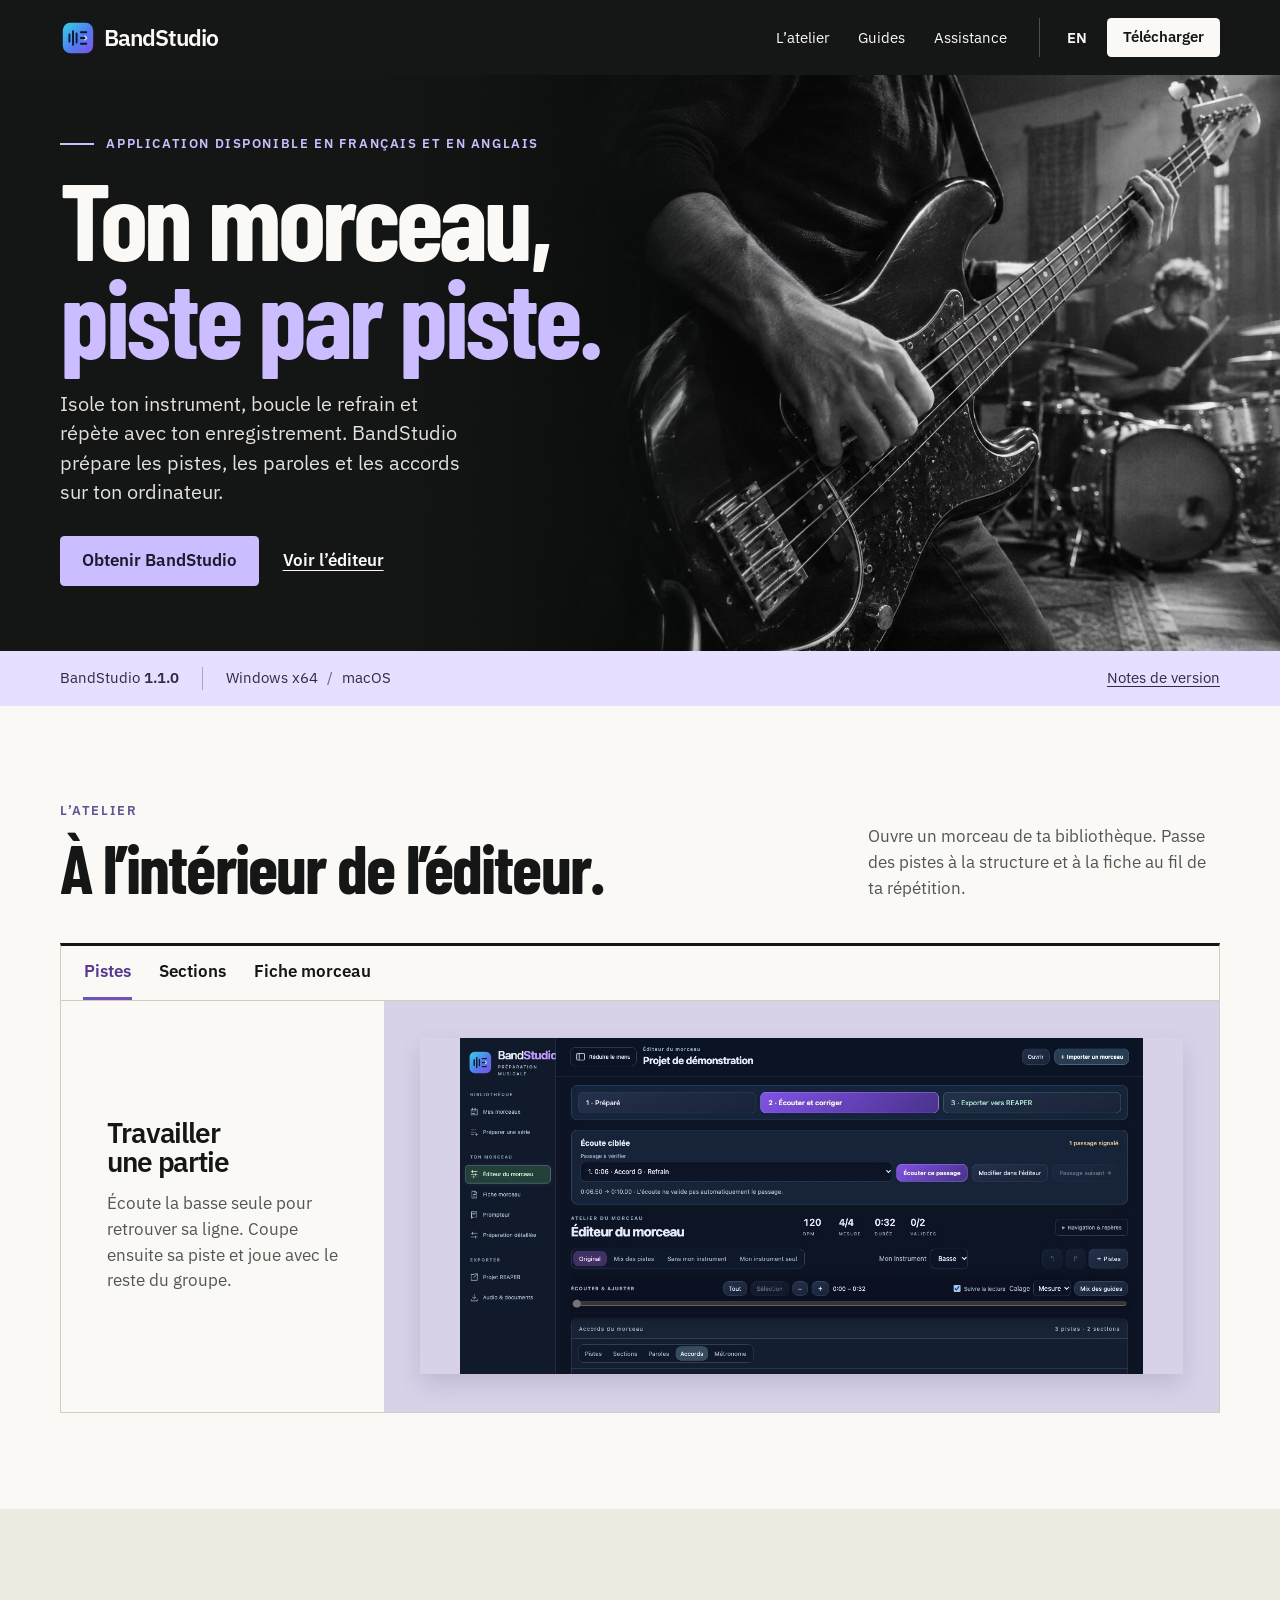
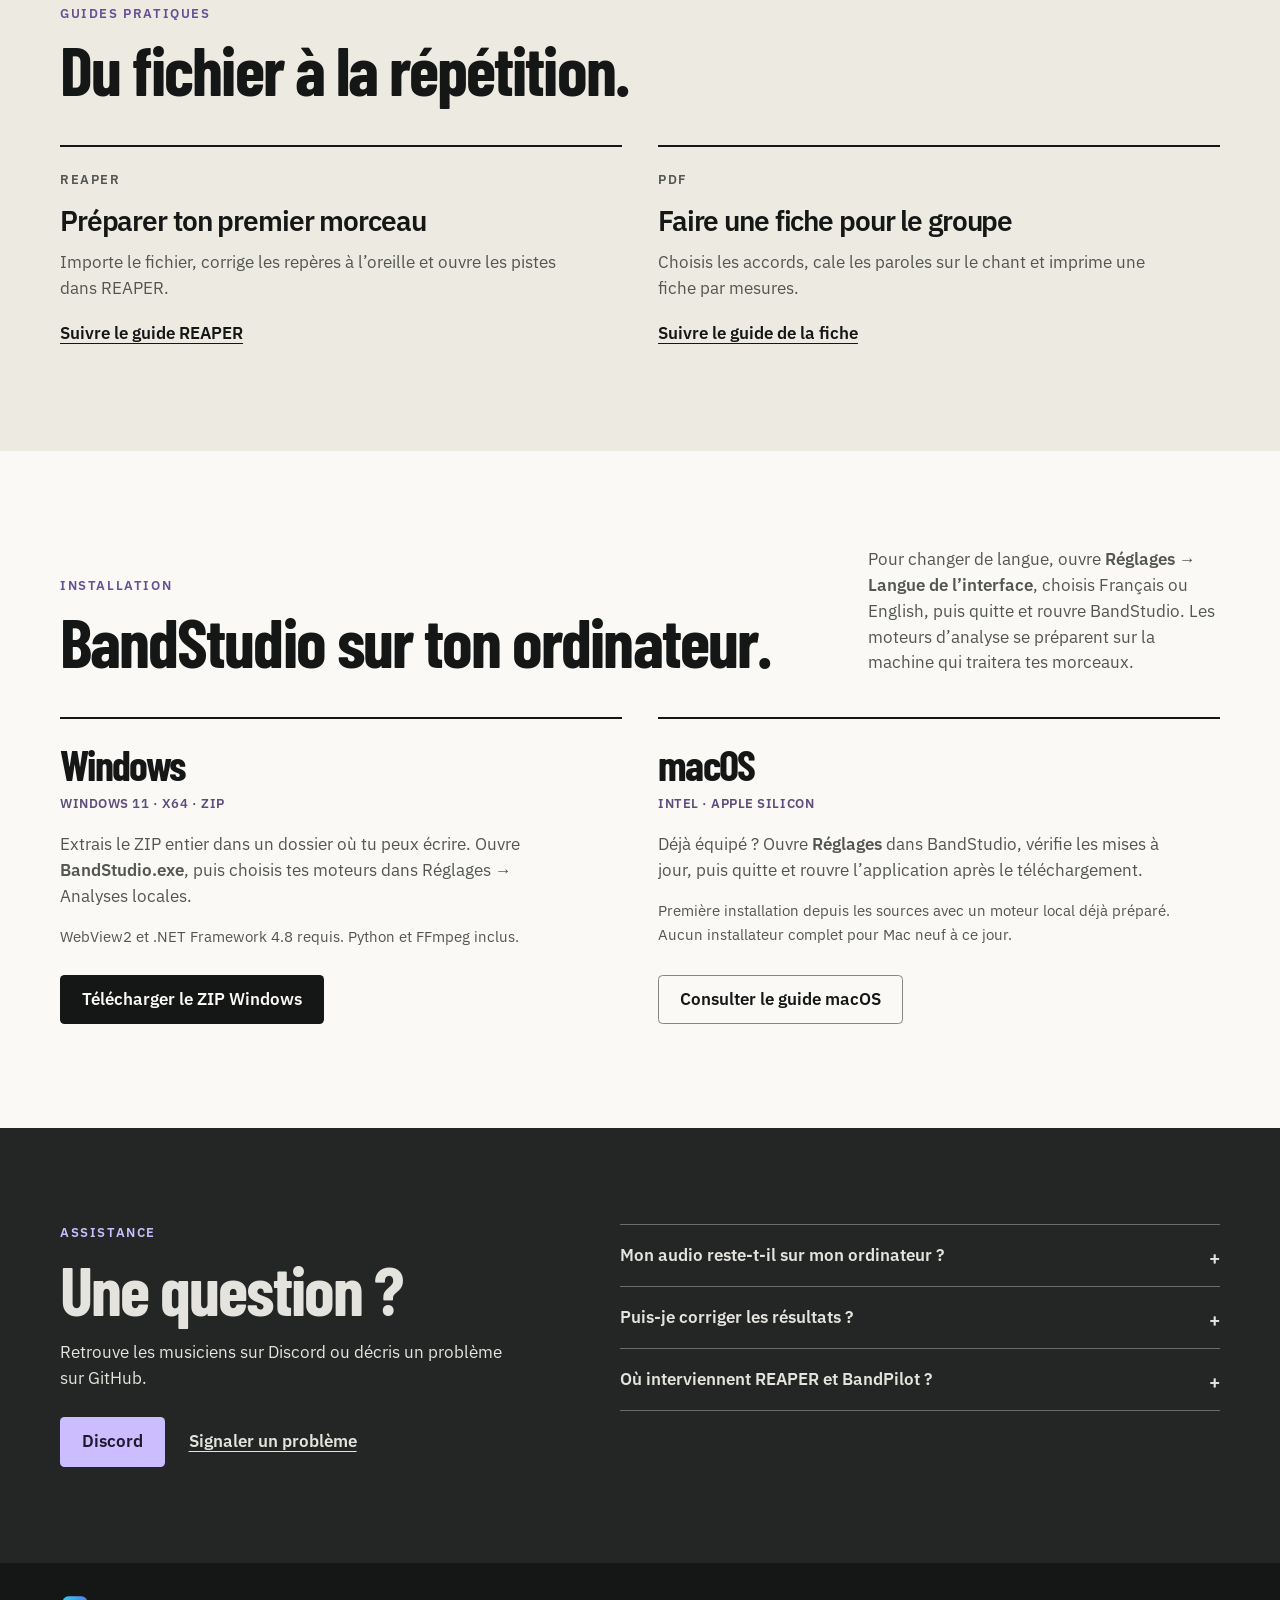
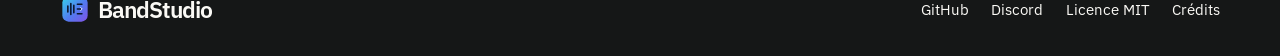
==== commit 97412213: "Annoncer les deux langues de BandStudio sur GitHub et sur le site" ====
--- a/site/index.html
+++ b/site/index.html
@@ -31,7 +31,7 @@
   <section class="hero" aria-labelledby="hero-title">
     <div class="hero-photo"><img src="assets/rehearsal.jpg" alt="" fetchpriority="high" width="1500" height="1000"></div>
     <div class="wrap hero-inner"><div class="hero-copy">
-      <p class="kicker">Logiciel de répétition</p>
+      <p class="kicker">Application disponible en français et en anglais</p>
       <h1 id="hero-title">Ton morceau,<br><em>piste par piste.</em></h1>
       <p class="hero-lead">Isole ton instrument, boucle le refrain et répète avec ton enregistrement. BandStudio prépare les pistes, les paroles et les accords sur ton ordinateur.</p>
       <div class="actions"><a class="button main" href="#telecharger">Obtenir BandStudio</a><a class="under" href="#atelier">Voir l’éditeur</a></div>
@@ -63,7 +63,7 @@
     </div>
   </div></section>
   <section id="telecharger" class="wrap section downloads">
-    <div class="section-intro"><div><p class="kicker">Installation</p><h2>BandStudio sur ton ordinateur.</h2></div><p>Choisis les instructions pour ton système. Les moteurs d’analyse se préparent sur la machine qui traitera tes morceaux.</p></div>
+    <div class="section-intro"><div><p class="kicker">Installation</p><h2>BandStudio sur ton ordinateur.</h2></div><p>Pour changer de langue, ouvre <strong>Réglages → Langue de l’interface</strong>, choisis Français ou English, puis quitte et rouvre BandStudio. Les moteurs d’analyse se préparent sur la machine qui traitera tes morceaux.</p></div>
     <div class="platforms"><article><h3>Windows</h3><p class="spec">Windows 11 · x64 · ZIP</p>
       <p>Extrais le ZIP entier dans un dossier où tu peux écrire. Ouvre <strong>BandStudio.exe</strong>, puis choisis tes moteurs dans Réglages → Analyses locales.</p>
       <p class="fine">WebView2 et .NET Framework 4.8 requis. Python et FFmpeg inclus.</p>
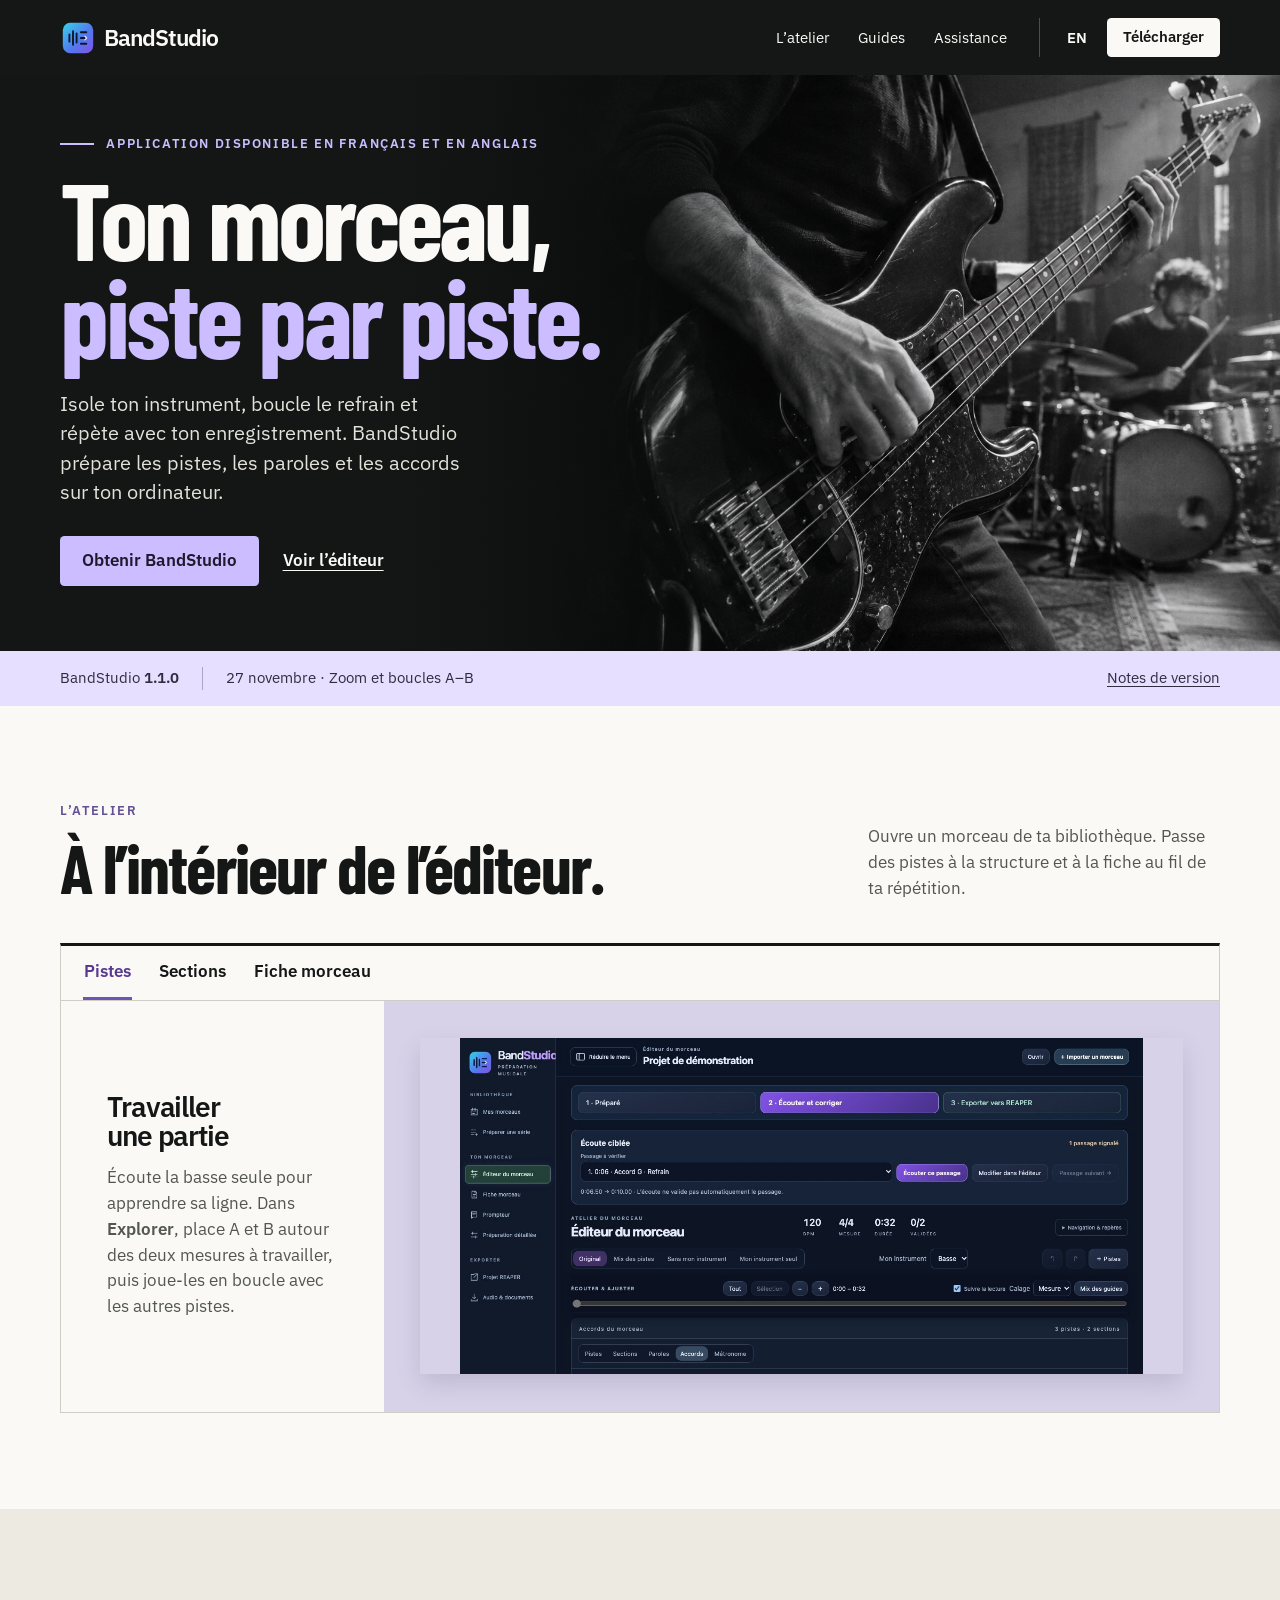
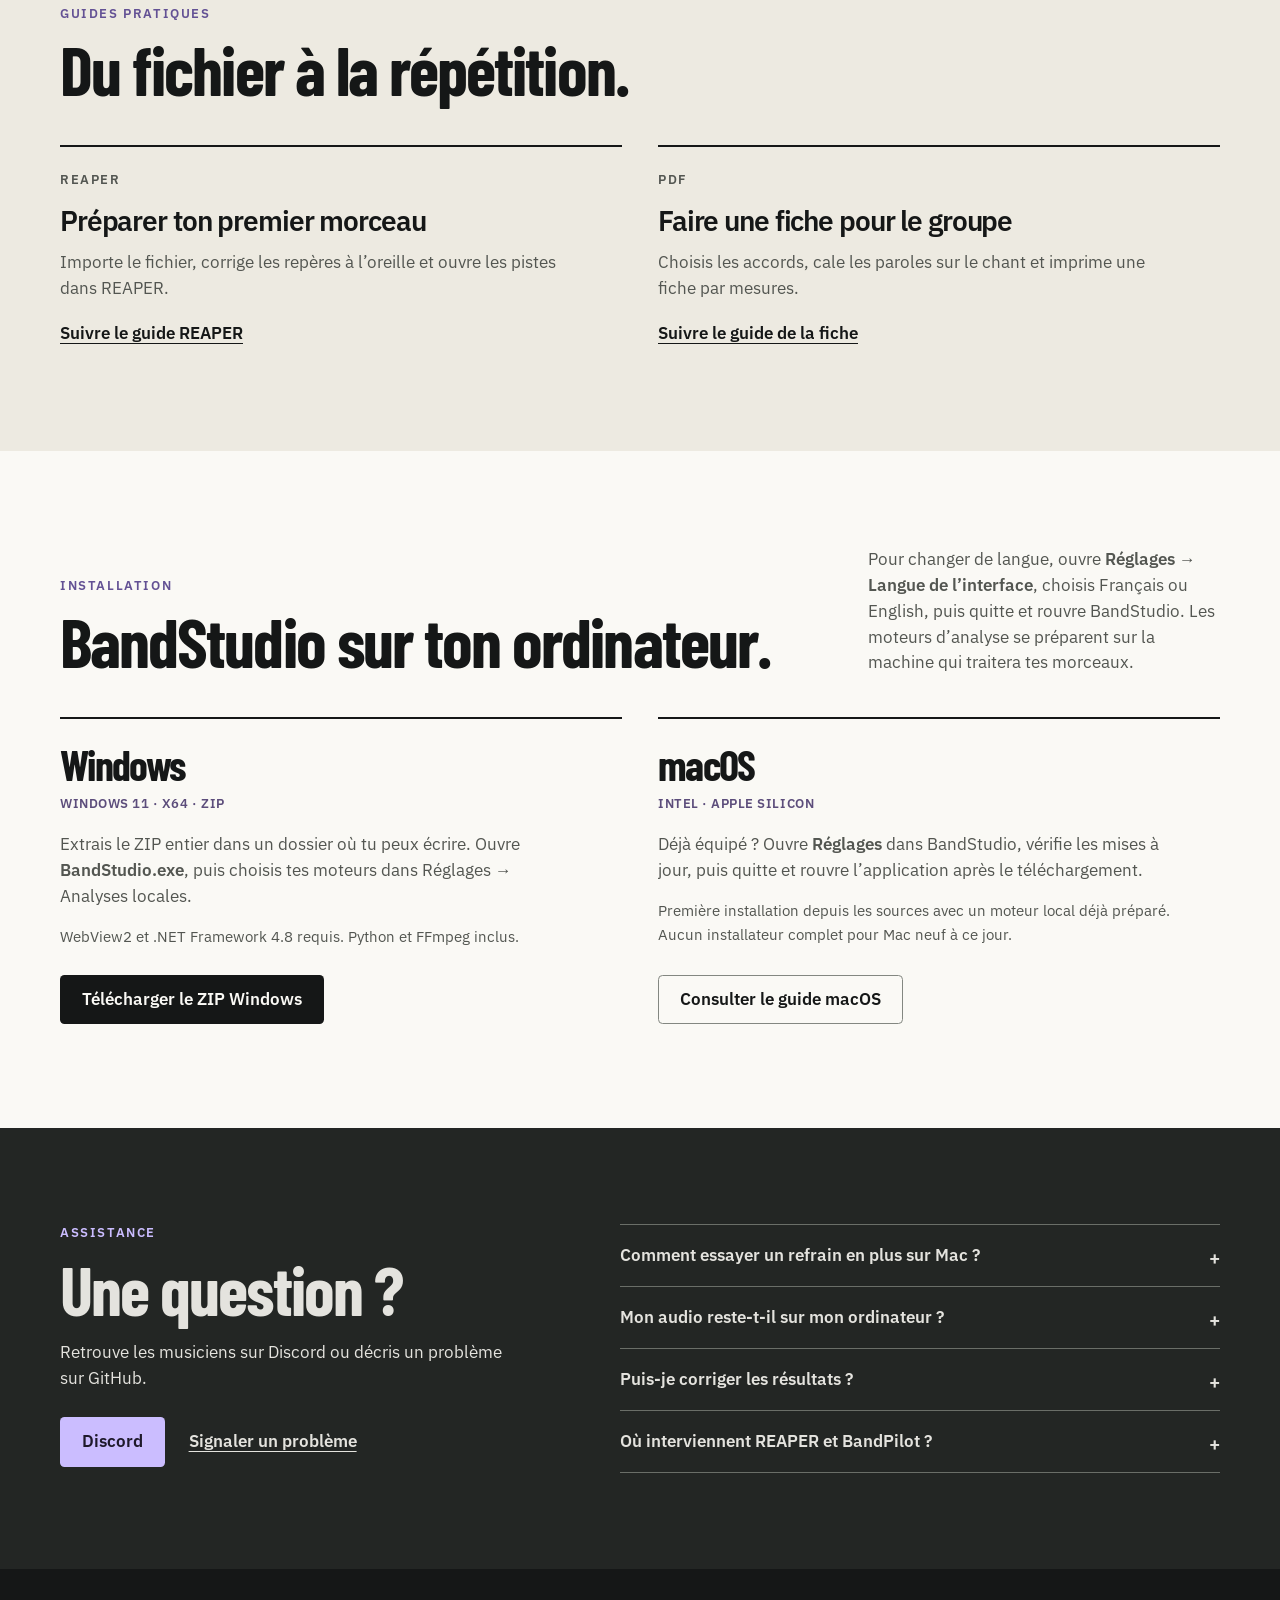
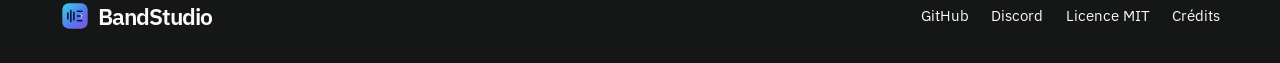
==== commit 250145bf: "Présenter le zoom, les boucles A–B et les variantes sur GitHub et sur le site" ====
--- a/site/index.html
+++ b/site/index.html
@@ -5,7 +5,7 @@
 <meta name="viewport" content="width=device-width, initial-scale=1">
 <meta name="theme-color" content="#151717">
 <title>BandStudio · Préparer un morceau pour la répétition</title>
-<meta name="description" content="Isole ta partie, répète un passage en boucle et prépare une fiche ou un projet REAPER à partir de ton enregistrement.">
+<meta name="description" content="Isole ton instrument, explore le morceau pendant la lecture et répète un passage en boucle A–B. Exporte les pistes vers REAPER ou imprime ta grille d’accords.">
 <link rel="canonical" href="https://herve8940.github.io/BandStudio/">
 <link rel="alternate" hreflang="fr" href="https://herve8940.github.io/BandStudio/">
 <link rel="alternate" hreflang="en" href="https://herve8940.github.io/BandStudio/en.html">
@@ -13,13 +13,13 @@
 <link rel="sitemap" type="application/xml" href="sitemap.xml">
 <meta property="og:type" content="website"><meta property="og:site_name" content="BandStudio">
 <meta property="og:locale" content="fr_FR"><meta property="og:url" content="https://herve8940.github.io/BandStudio/">
-<meta property="og:title" content="BandStudio · Préparer un morceau pour la répétition"><meta property="og:description" content="Isole ta partie, répète un passage en boucle et prépare une fiche ou un projet REAPER à partir de ton enregistrement.">
+<meta property="og:title" content="BandStudio · Préparer un morceau pour la répétition"><meta property="og:description" content="Isole ton instrument, explore le morceau pendant la lecture et répète un passage en boucle A–B. Exporte les pistes vers REAPER ou imprime ta grille d’accords.">
 <meta property="og:image" content="https://herve8940.github.io/BandStudio/assets/social.jpg"><meta property="og:image:alt" content="Accueil de BandStudio avec une scène de répétition illustrée"><meta name="twitter:card" content="summary_large_image">
 <link rel="icon" href="assets/icon.svg" type="image/svg+xml">
 <link rel="preload" href="assets/fonts/barlow-condensed-latin-700-normal.woff2" as="font" type="font/woff2" crossorigin>
 <link rel="stylesheet" href="style.css">
 <script src="site.js" defer></script>
-<script type="application/ld+json">{"@context": "https://schema.org", "@type": "SoftwareApplication", "name": "BandStudio", "url": "https://herve8940.github.io/BandStudio/", "operatingSystem": "Windows, macOS", "applicationCategory": "MultimediaApplication", "description": "Isole ta partie, répète un passage en boucle et prépare une fiche ou un projet REAPER à partir de ton enregistrement.", "softwareVersion": "1.1.0", "license": "https://github.com/herve8940/BandStudio/blob/main/LICENSE", "downloadUrl": "https://herve8940.github.io/BandStudio/#telecharger", "isAccessibleForFree": true}</script>
+<script type="application/ld+json">{"@context": "https://schema.org", "@type": "SoftwareApplication", "name": "BandStudio", "url": "https://herve8940.github.io/BandStudio/", "operatingSystem": "Windows, macOS", "applicationCategory": "MultimediaApplication", "description": "Isole ton instrument, explore le morceau pendant la lecture et répète un passage en boucle A–B. Exporte les pistes vers REAPER ou imprime ta grille d’accords.", "softwareVersion": "1.1.0", "license": "https://github.com/herve8940/BandStudio/blob/main/LICENSE", "downloadUrl": "https://herve8940.github.io/BandStudio/#telecharger", "isAccessibleForFree": true}</script>
 </head>
 <body><a class="skip" href="#contenu">Aller au contenu</a>
 <header class="top"><div class="wrap mast">
@@ -37,16 +37,16 @@
       <div class="actions"><a class="button main" href="#telecharger">Obtenir BandStudio</a><a class="under" href="#atelier">Voir l’éditeur</a></div>
     </div></div>
   </section>
-  <div class="edition" id="nouveautes"><div class="wrap edition-inner"><span>BandStudio <b>1.1.0</b></span><span>Windows x64 <i> / </i> macOS</span><a href="https://github.com/herve8940/BandStudio/blob/main/docs/RELEASE_2026-11-24.md">Notes de version</a></div></div>
+  <div class="edition" id="nouveautes"><div class="wrap edition-inner"><span>BandStudio <b>1.1.0</b></span><span>27 novembre · Zoom et boucles A–B</span><a href="https://github.com/herve8940/BandStudio/blob/main/docs/RELEASE_2026-11-27.md">Notes de version</a></div></div>
   <section id="atelier" class="wrap section workspace">
     <div class="section-intro"><div><p class="kicker">L’atelier</p><h2>À l’intérieur de l’éditeur.</h2></div><p>Ouvre un morceau de ta bibliothèque. Passe des pistes à la structure et à la fiche au fil de ta répétition.</p></div>
     <div class="viewer"><nav class="view-switch" aria-label="Vues de l’éditeur"><a href="#view-0" data-view="0">Pistes</a><a href="#view-1" data-view="1">Sections</a><a href="#view-2" data-view="2">Fiche morceau</a></nav>
       <article id="view-0" class="work-view" data-panel="0">
-        <div class="view-copy"><h3>Travailler une partie</h3><p>Écoute la basse seule pour retrouver sa ligne. Coupe ensuite sa piste et joue avec le reste du groupe.</p></div>
+        <div class="view-copy"><h3>Travailler une partie</h3><p>Écoute la basse seule pour apprendre sa ligne. Dans <strong>Explorer</strong>, place A et B autour des deux mesures à travailler, puis joue-les en boucle avec les autres pistes.</p></div>
         <figure class="release-preview"><a href="assets/editor-review.jpg" aria-label="Agrandir la capture · Pistes"><img src="assets/editor-review.jpg" alt="Éditeur de BandStudio avec les pistes et les passages à réécouter" loading="lazy"></a></figure>
       </article>
 <article id="view-1" class="work-view" data-panel="1">
-        <div class="view-copy"><h3>Reprendre au bon endroit</h3><p>Compare les repères proposés à ce que tu entends. Ajuste le départ du refrain, puis mets ce passage en boucle.</p></div>
+        <div class="view-copy"><h3>Reprendre au bon endroit</h3><p>Pendant la lecture, zoome et fais glisser le cadre de la vue d’ensemble jusqu’au prochain refrain. <strong>Revenir à la lecture</strong> te ramène au passage que tu entends, avec le même zoom.</p></div>
         <figure class="release-preview"><a href="assets/structure-comparison.png" aria-label="Agrandir la capture · Sections"><img src="assets/structure-comparison.png" alt="Comparaison des sections avant et après préparation" loading="lazy"></a></figure>
       </article>
 <article id="view-2" class="work-view" data-panel="2">
@@ -71,7 +71,8 @@
     <article><h3>macOS</h3><p class="spec">Intel · Apple Silicon</p><p>Déjà équipé ? Ouvre <strong>Réglages</strong> dans BandStudio, vérifie les mises à jour, puis quitte et rouvre l’application après le téléchargement.</p><p class="fine">Première installation depuis les sources avec un moteur local déjà préparé. Aucun installateur complet pour Mac neuf à ce jour.</p><a class="button outline" href="https://github.com/herve8940/BandStudio/blob/main/docs/BANDSTUDIO.md#macos">Consulter le guide macOS</a></article></div>
   </section>
   <section id="communaute" class="more"><div class="wrap section support-grid"><div><p class="kicker">Assistance</p><h2>Une question ?</h2><p>Retrouve les musiciens sur Discord ou décris un problème sur GitHub.</p><div class="actions"><a class="button main" href="https://discord.gg/5UnQPdMUpR">Discord</a><a class="under" href="https://github.com/herve8940/BandStudio/issues/new/choose">Signaler un problème</a></div></div>
-    <div class="faq"><details><summary>Mon audio reste-t-il sur mon ordinateur ?</summary><p>Les analyses traitent ton enregistrement localement. Les recherches de paroles, d’accords et de pochettes utilisent le titre et l’artiste sur Internet.</p></details>
+    <div class="faq"><details><summary>Comment essayer un refrain en plus sur Mac ?</summary><p>Dans <strong>Explorer</strong>, marque le début et la fin du refrain avec A et B. Choisis <strong>Répéter A–B</strong>, écoute la jonction, puis crée une variante. Tu retrouveras les deux versions dans ta bibliothèque.</p></details>
+    <details><summary>Mon audio reste-t-il sur mon ordinateur ?</summary><p>Les analyses traitent ton enregistrement localement. Les recherches de paroles, d’accords et de pochettes utilisent le titre et l’artiste sur Internet.</p></details>
     <details><summary>Puis-je corriger les résultats ?</summary><p>Oui. Réécoute les passages signalés, déplace un repère, corrige un accord ou recale les paroles dans l’éditeur avant de partager ta fiche.</p></details>
     <details id="groupe"><summary>Où interviennent REAPER et BandPilot ?</summary><p>BandStudio prépare les morceaux. REAPER ouvre le projet audio exporté. Pour les balances et les retours de scène, le projet compagnon est <a href="https://herve8940.github.io/BandPilot/">BandPilot</a>.</p></details></div>
   </div></section>
